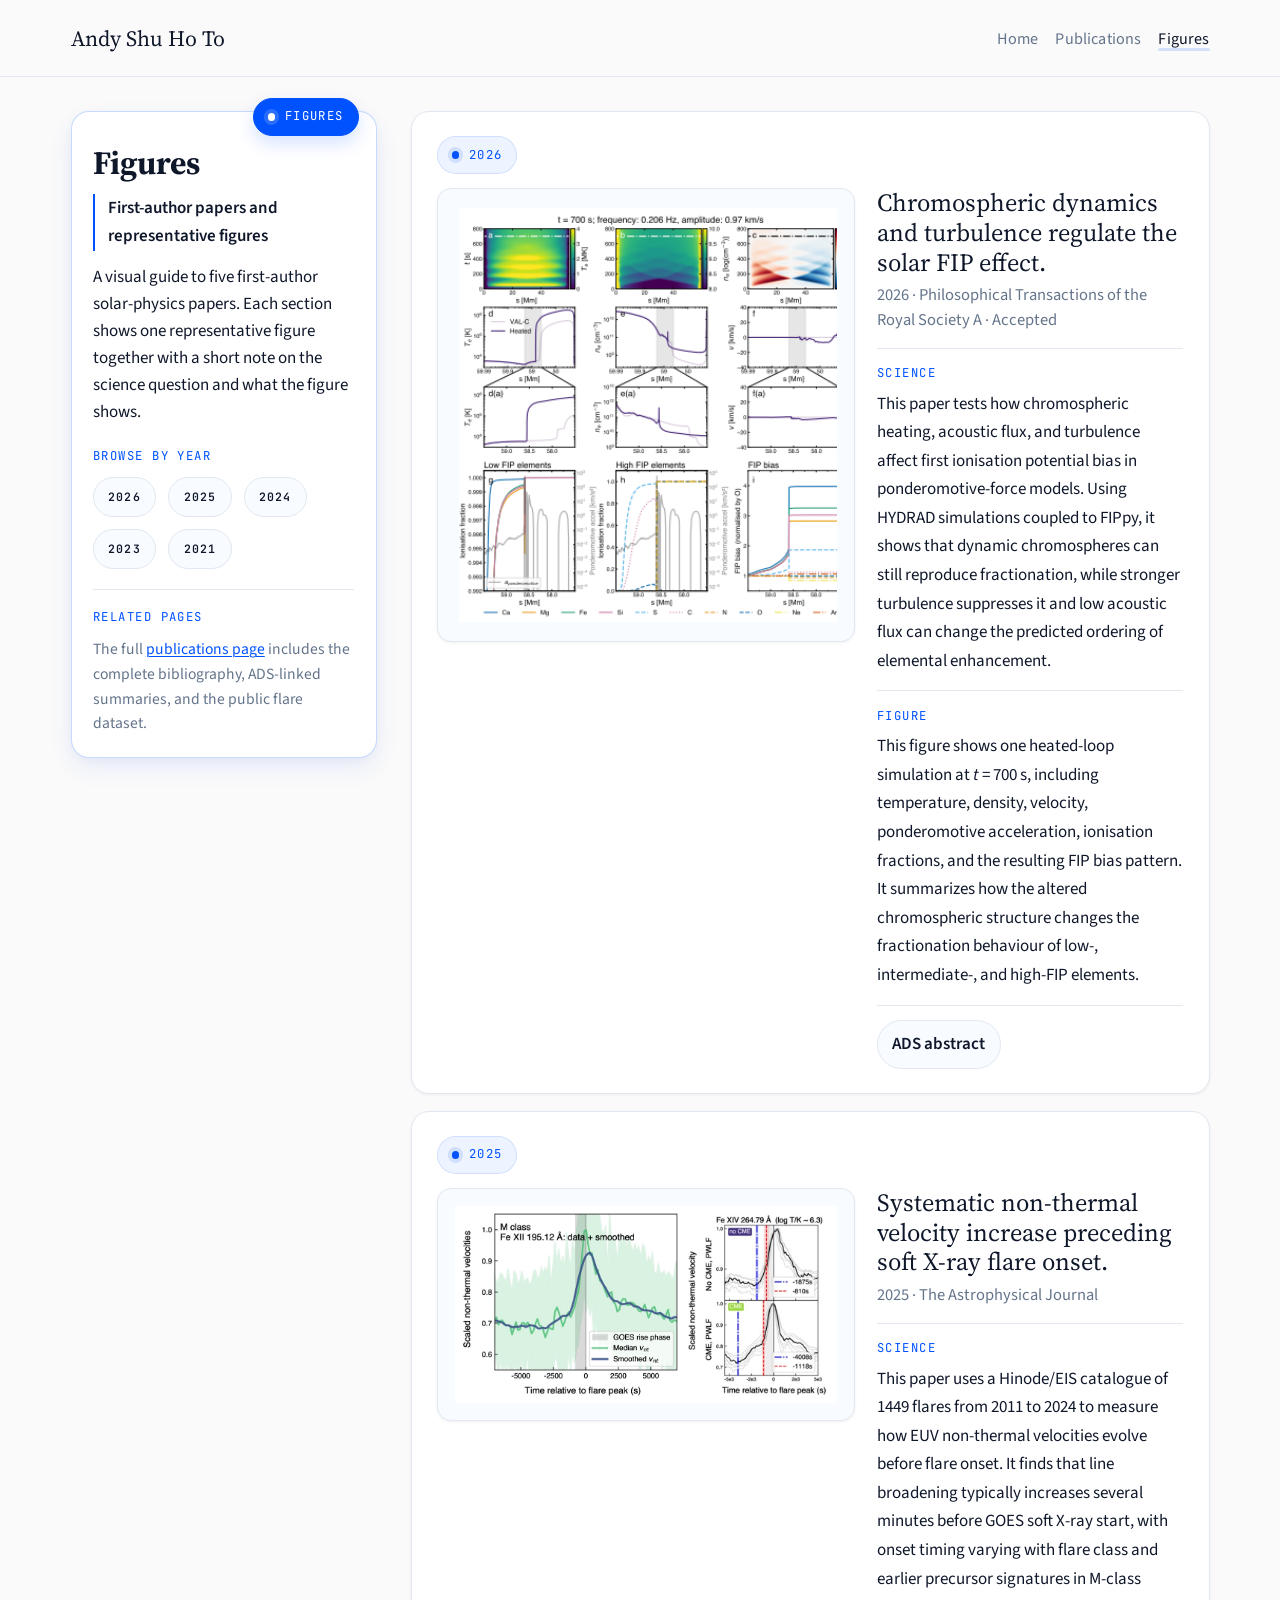
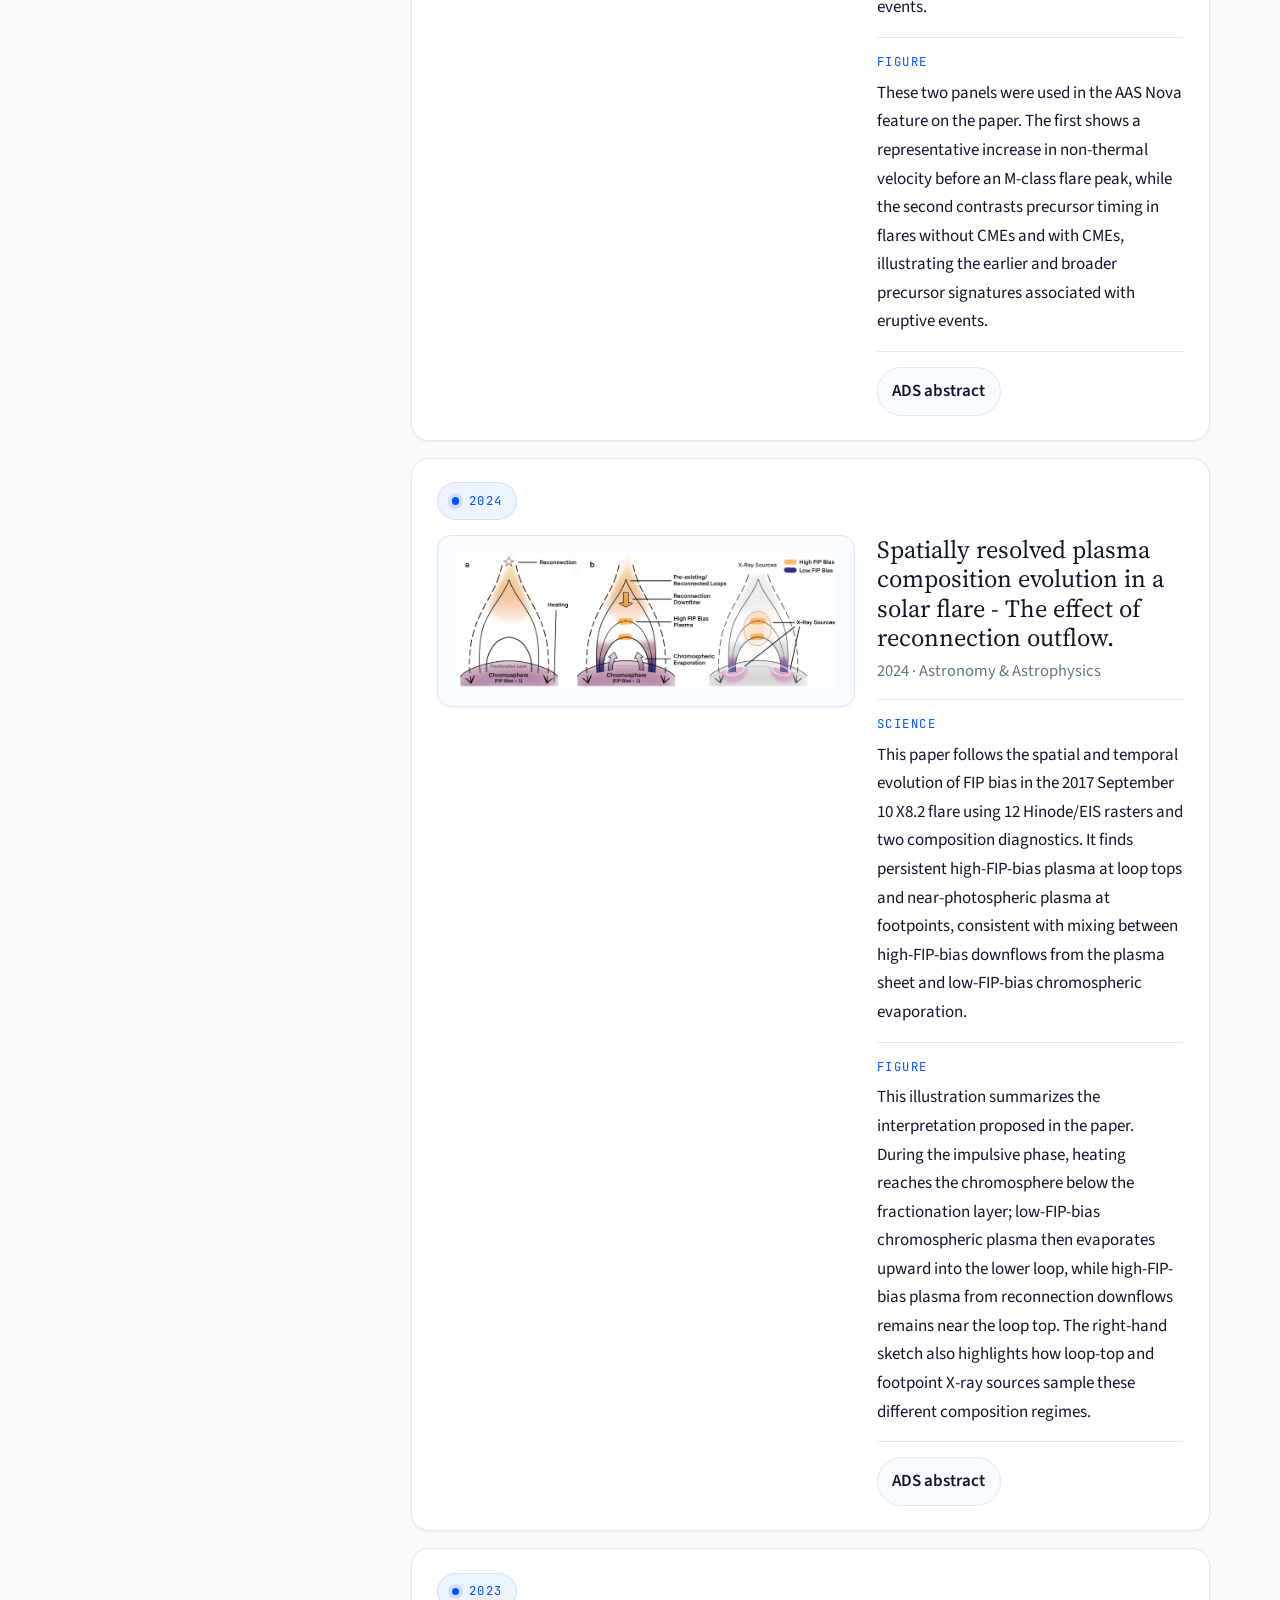
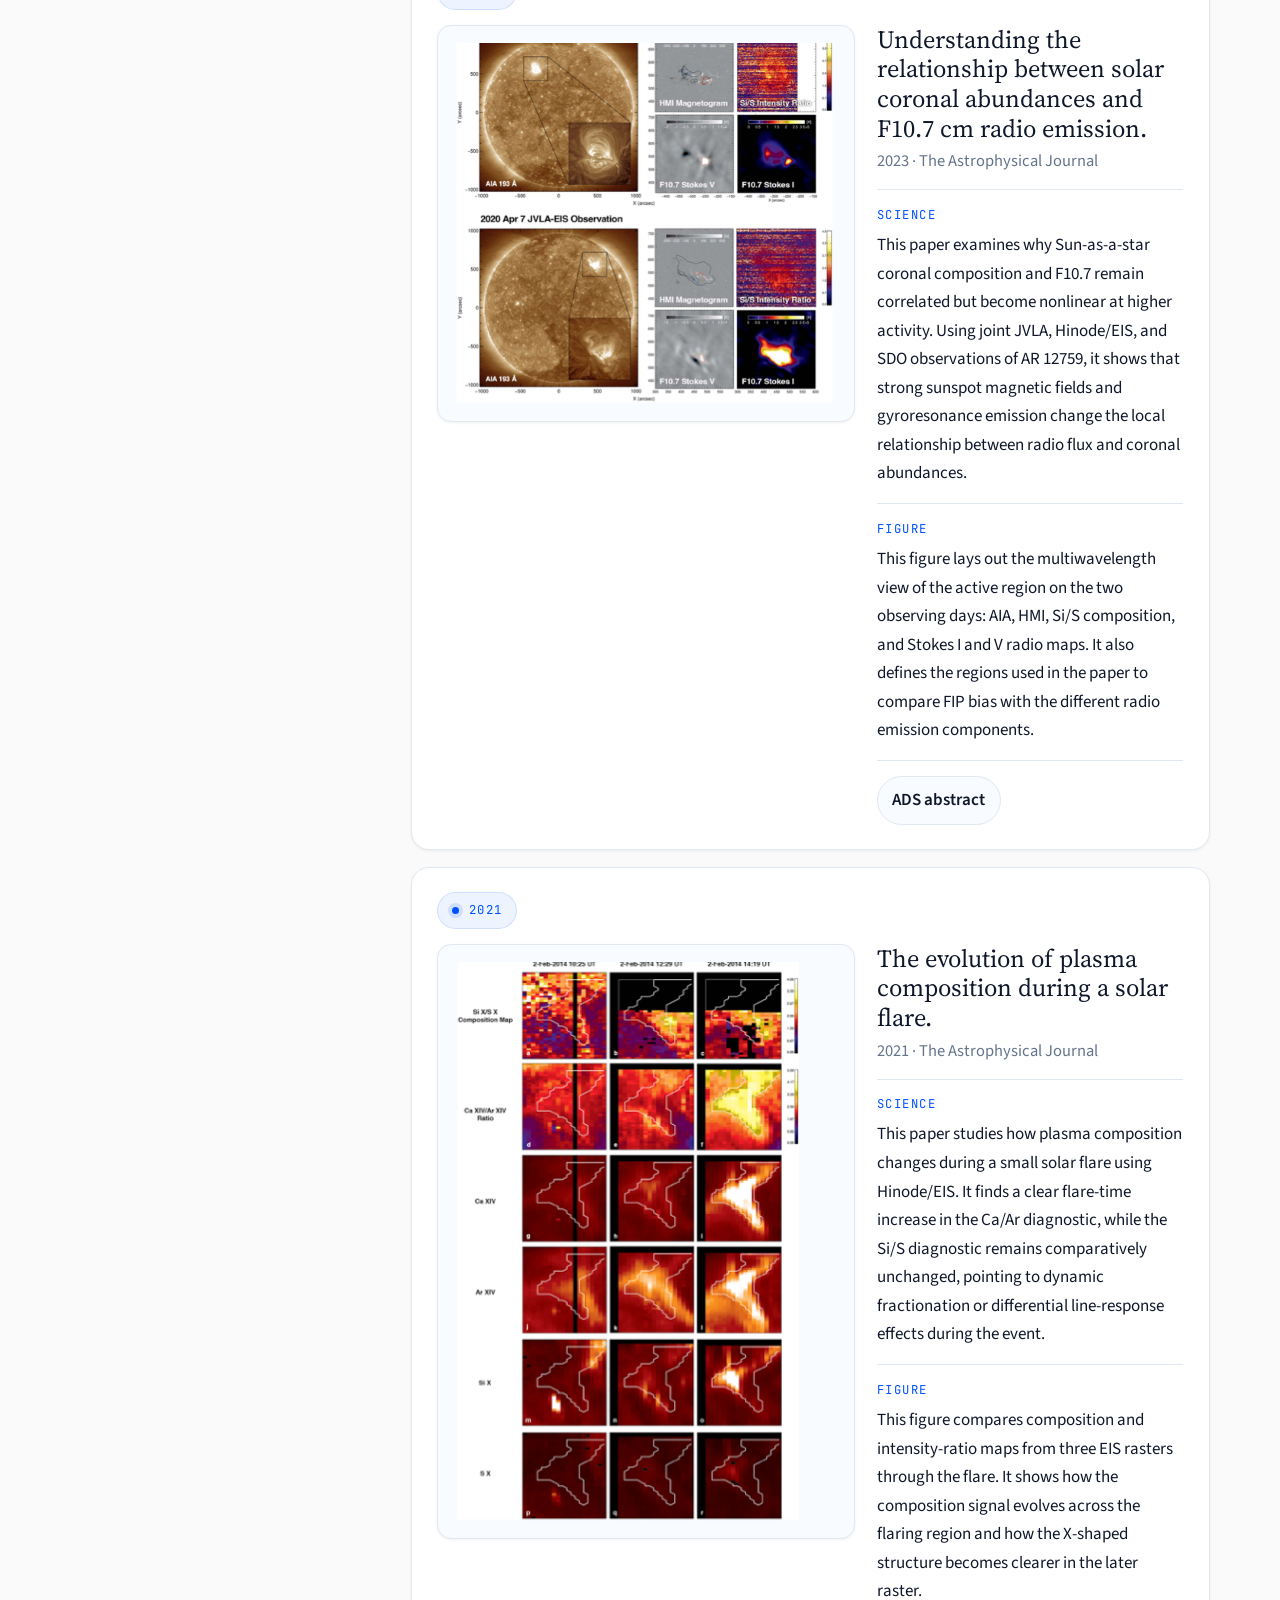
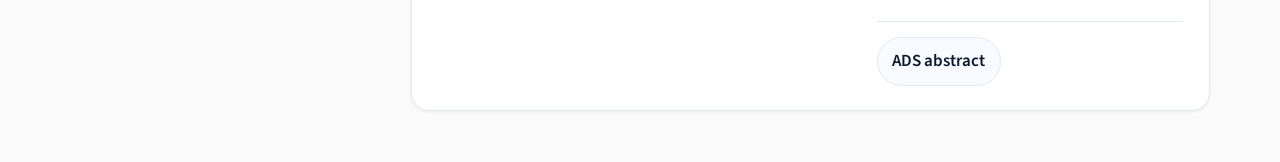
==== figures.html @ 5e6efa91 "Refine about interaction and publication rail" ====
<!DOCTYPE html>
<html lang="en">
  <head>
    <meta charset="UTF-8" />
    <meta name="viewport" content="width=device-width, initial-scale=1.0" />
    <title>Solar Physics Figures from First-Author Papers | Andy Shu Ho To</title>
    <meta
      name="description"
      content="A visual guide to five first-author solar-physics papers by Andy Shu Ho To, with representative figures, flare and composition results, and short explanations of the science."
    />
    <meta name="author" content="Andy Shu Ho To" />
    <meta name="robots" content="index, follow" />
    <meta name="theme-color" content="#fafafa" />
    <link
      rel="icon"
      type="image/png"
      href="./images/decorations/about-sun.png"
    />
    <link rel="apple-touch-icon" href="./images/decorations/about-sun.png" />
    <link
      rel="canonical"
      href="https://andyto1234.github.io/andyto.uk/figures.html"
    />
    <meta
      property="og:title"
      content="Solar Physics Figures from First-Author Papers | Andy Shu Ho To"
    />
    <meta
      property="og:description"
      content="Representative solar-physics figures from five first-author papers, with short notes on the science and what each image shows."
    />
    <meta property="og:type" content="website" />
    <meta
      property="og:url"
      content="https://andyto1234.github.io/andyto.uk/figures.html"
    />
    <meta property="og:site_name" content="Andy Shu Ho To" />
    <meta
      property="og:image"
      content="https://andyto1234.github.io/andyto.uk/images/figures/to-2024-downflow-illustration.png"
    />
    <meta
      property="og:image:alt"
      content="Illustration of high- and low-FIP-bias plasma in flare loops shown on the figures page."
    />
    <meta name="twitter:card" content="summary_large_image" />
    <meta
      name="twitter:title"
      content="Solar Physics Figures from First-Author Papers | Andy Shu Ho To"
    />
    <meta
      name="twitter:description"
      content="Representative solar-physics figures from five first-author papers, with short notes on the result and the figure."
    />
    <meta
      name="twitter:image"
      content="https://andyto1234.github.io/andyto.uk/images/figures/to-2024-downflow-illustration.png"
    />
    <meta
      name="twitter:image:alt"
      content="Illustration of high- and low-FIP-bias plasma in flare loops shown on the figures page."
    />
    <link rel="preconnect" href="https://fonts.googleapis.com" />
    <link rel="preconnect" href="https://fonts.gstatic.com" crossorigin />
    <link
      href="https://fonts.googleapis.com/css2?family=JetBrains+Mono:wght@500&family=Source+Sans+3:wght@400;600;700&family=Source+Serif+4:wght@400;600&display=swap"
      rel="stylesheet"
    />
    <link rel="stylesheet" href="./style.css" />
    <script type="application/ld+json">
      {
        "@context": "https://schema.org",
        "@graph": [
          {
            "@type": "CollectionPage",
            "@id": "https://andyto1234.github.io/andyto.uk/figures.html#webpage",
            "name": "Solar Physics Figures from First-Author Papers | Andy Shu Ho To",
            "url": "https://andyto1234.github.io/andyto.uk/figures.html",
            "description": "A visual guide to five first-author solar-physics papers with representative figures and short explanations of the science.",
            "isPartOf": {
              "@id": "https://andyto1234.github.io/andyto.uk/#website"
            },
            "about": {
              "@type": "Person",
              "@id": "https://andyto1234.github.io/andyto.uk/#person",
              "name": "Andy Shu Ho To",
              "url": "https://andyto1234.github.io/andyto.uk/",
              "sameAs": [
                "https://orcid.org/0000-0003-0774-9084",
                "https://ui.adsabs.harvard.edu/user/libraries/9ZO21vKyRQqj28TcnHH9GQ"
              ]
            },
            "mainEntity": {
              "@type": "ItemList",
              "itemListOrder": "https://schema.org/ItemListOrderDescending",
              "numberOfItems": 5,
              "itemListElement": [
                {
                  "@type": "ListItem",
                  "position": 1,
                  "item": {
                    "@type": "ScholarlyArticle",
                    "name": "Chromospheric dynamics and turbulence regulate the solar FIP effect",
                    "url": "https://ui.adsabs.harvard.edu/abs/2026arXiv260413174T/abstract"
                  }
                },
                {
                  "@type": "ListItem",
                  "position": 2,
                  "item": {
                    "@type": "ScholarlyArticle",
                    "name": "Systematic non-thermal velocity increase preceding soft X-ray flare onset",
                    "url": "https://ui.adsabs.harvard.edu/abs/2025ApJ...993..102T/abstract"
                  }
                },
                {
                  "@type": "ListItem",
                  "position": 3,
                  "item": {
                    "@type": "ScholarlyArticle",
                    "name": "Spatially resolved plasma composition evolution in a solar flare - The effect of reconnection outflow",
                    "url": "https://ui.adsabs.harvard.edu/abs/2024A%26A...691A..95T/abstract"
                  }
                },
                {
                  "@type": "ListItem",
                  "position": 4,
                  "item": {
                    "@type": "ScholarlyArticle",
                    "name": "Understanding the relationship between solar coronal abundances and F10.7 cm radio emission",
                    "url": "https://ui.adsabs.harvard.edu/abs/2023ApJ...948..121T/abstract"
                  }
                },
                {
                  "@type": "ListItem",
                  "position": 5,
                  "item": {
                    "@type": "ScholarlyArticle",
                    "name": "The evolution of plasma composition during a solar flare",
                    "url": "https://ui.adsabs.harvard.edu/abs/2021ApJ...911...86T/abstract"
                  }
                }
              ]
            }
          },
          {
            "@type": "BreadcrumbList",
            "@id": "https://andyto1234.github.io/andyto.uk/figures.html#breadcrumb",
            "itemListElement": [
              {
                "@type": "ListItem",
                "position": 1,
                "name": "Home",
                "item": "https://andyto1234.github.io/andyto.uk/"
              },
              {
                "@type": "ListItem",
                "position": 2,
                "name": "Figures",
                "item": "https://andyto1234.github.io/andyto.uk/figures.html"
              }
            ]
          }
        ]
      }
    </script>
  </head>
  <body>
    <a class="skip-link" href="#main-content">Skip to content</a>

    <header class="site-header">
      <div class="container site-header__inner">
        <a class="site-title" href="./">Andy Shu Ho To</a>
        <nav class="site-nav" aria-label="Primary">
          <a href="./">Home</a>
          <a href="./publications.html">Publications</a>
          <a href="./figures.html" aria-current="page">Figures</a>
        </nav>
      </div>
    </header>

    <main id="main-content" class="container page-layout figure-page-layout">
      <aside class="profile-card figure-rail">
        <p class="section-tag section-tag--inverted profile-card__tag">
          <span class="section-tag__dot" aria-hidden="true"></span>
          <span>Figures</span>
        </p>
        <h1 class="profile-card__name figure-rail__title">Figures</h1>
        <p class="profile-card__role figure-rail__role">
          First-author papers and representative figures
        </p>
        <p class="figure-rail__summary">
          A visual guide to five first-author solar-physics papers. Each
          section shows one representative figure together with a short note on
          the science question and what the figure shows.
        </p>
        <div class="figure-rail__block">
          <p class="figure-rail__label">Browse by year</p>
          <ul class="figure-index figure-index--rail">
            <li><a href="#paper-2026">2026</a></li>
            <li><a href="#paper-2025">2025</a></li>
            <li><a href="#paper-2024">2024</a></li>
            <li><a href="#paper-2023">2023</a></li>
            <li><a href="#paper-2021">2021</a></li>
          </ul>
        </div>
        <div class="figure-rail__record">
          <p class="figure-rail__label">Related pages</p>
          <p class="figure-rail__note">
            The full <a href="./publications.html">publications page</a>
            includes the complete bibliography, ADS-linked summaries, and the
            public flare dataset.
          </p>
        </div>
      </aside>

      <div class="content-column">
        <section class="content-section figure-showcase" id="paper-2026">
        <p class="section-tag">
          <span class="section-tag__dot" aria-hidden="true"></span>
          <span>2026</span>
        </p>
        <div class="figure-showcase__grid">
          <figure class="figure-showcase__media">
            <img
              src="./images/figures/to-2026-fip-simulation.png"
              alt="Simulation panels showing temperature, density, velocity, ionisation fractions, and predicted FIP bias in a heated chromospheric loop."
              width="362"
              height="396"
            />
          </figure>
          <div class="figure-showcase__body">
            <div>
              <h2>Chromospheric dynamics and turbulence regulate the solar FIP effect.</h2>
              <p class="figure-showcase__meta">
                2026 · Philosophical Transactions of the Royal Society A · Accepted
              </p>
            </div>
            <div class="figure-showcase__text-block">
              <p class="figure-showcase__label">Science</p>
              <p>
                This paper tests how chromospheric heating, acoustic flux, and
                turbulence affect first ionisation potential bias in
                ponderomotive-force models. Using HYDRAD simulations coupled to
                FIPpy, it shows that dynamic chromospheres can still reproduce
                fractionation, while stronger turbulence suppresses it and low
                acoustic flux can change the predicted ordering of elemental
                enhancement.
              </p>
            </div>
            <div class="figure-showcase__text-block">
              <p class="figure-showcase__label">Figure</p>
              <p>
                This figure shows one heated-loop simulation at
                <em>t</em> = 700 s, including temperature, density, velocity,
                ponderomotive acceleration, ionisation fractions, and the
                resulting FIP bias pattern. It summarizes how the altered
                chromospheric structure changes the fractionation behaviour of
                low-, intermediate-, and high-FIP elements.
              </p>
            </div>
            <div class="figure-showcase__links">
              <a
                href="https://ui.adsabs.harvard.edu/abs/2026arXiv260413174T/abstract"
                target="_blank"
                rel="noreferrer noopener"
                >ADS abstract</a
              >
            </div>
          </div>
        </div>
      </section>

        <section class="content-section figure-showcase" id="paper-2025">
        <p class="section-tag">
          <span class="section-tag__dot" aria-hidden="true"></span>
          <span>2025</span>
        </p>
        <div class="figure-showcase__grid">
          <figure class="figure-showcase__media">
            <img
              src="./images/figures/to-2025-aas-highlight-panels.png"
              alt="Combined highlight panels showing a pre-flare non-thermal-velocity increase and a comparison of confined and eruptive flare precursor timing."
              width="1023"
              height="528"
            />
          </figure>
          <div class="figure-showcase__body">
            <div>
              <h2>Systematic non-thermal velocity increase preceding soft X-ray flare onset.</h2>
              <p class="figure-showcase__meta">
                2025 · The Astrophysical Journal
              </p>
            </div>
            <div class="figure-showcase__text-block">
              <p class="figure-showcase__label">Science</p>
              <p>
                This paper uses a Hinode/EIS catalogue of 1449 flares from 2011
                to 2024 to measure how EUV non-thermal velocities evolve before
                flare onset. It finds that line broadening typically increases
                several minutes before GOES soft X-ray start, with onset timing
                varying with flare class and earlier precursor signatures in
                M-class events.
              </p>
            </div>
            <div class="figure-showcase__text-block">
              <p class="figure-showcase__label">Figure</p>
              <p>
                These two panels were used in the AAS Nova feature on the
                paper. The first shows a representative increase in non-thermal
                velocity before an M-class flare peak, while the second
                contrasts precursor timing in flares without CMEs and with
                CMEs, illustrating the earlier and broader precursor signatures
                associated with eruptive events.
              </p>
            </div>
            <div class="figure-showcase__links">
              <a
                href="https://ui.adsabs.harvard.edu/abs/2025ApJ...993..102T/abstract"
                target="_blank"
                rel="noreferrer noopener"
                >ADS abstract</a
              >
            </div>
          </div>
        </div>
      </section>

        <section class="content-section figure-showcase" id="paper-2024">
        <p class="section-tag">
          <span class="section-tag__dot" aria-hidden="true"></span>
          <span>2024</span>
        </p>
        <div class="figure-showcase__grid">
          <figure class="figure-showcase__media">
            <img
              src="./images/figures/to-2024-downflow-illustration.png"
              alt="Illustration of reconnection downflows, chromospheric evaporation, and high- and low-FIP-bias plasma in flare loops."
              width="1800"
              height="643"
            />
          </figure>
          <div class="figure-showcase__body">
            <div>
              <h2>Spatially resolved plasma composition evolution in a solar flare - The effect of reconnection outflow.</h2>
              <p class="figure-showcase__meta">
                2024 · Astronomy &amp; Astrophysics
              </p>
            </div>
            <div class="figure-showcase__text-block">
              <p class="figure-showcase__label">Science</p>
              <p>
                This paper follows the spatial and temporal evolution of FIP
                bias in the 2017 September 10 X8.2 flare using 12 Hinode/EIS
                rasters and two composition diagnostics. It finds persistent
                high-FIP-bias plasma at loop tops and near-photospheric plasma
                at footpoints, consistent with mixing between high-FIP-bias
                downflows from the plasma sheet and low-FIP-bias chromospheric
                evaporation.
              </p>
            </div>
            <div class="figure-showcase__text-block">
              <p class="figure-showcase__label">Figure</p>
              <p>
                This illustration summarizes the interpretation proposed in the
                paper. During the impulsive phase, heating reaches the
                chromosphere below the fractionation layer; low-FIP-bias
                chromospheric plasma then evaporates upward into the lower loop,
                while high-FIP-bias plasma from reconnection downflows remains
                near the loop top. The right-hand sketch also highlights how
                loop-top and footpoint X-ray sources sample these different
                composition regimes.
              </p>
            </div>
            <div class="figure-showcase__links">
              <a
                href="https://ui.adsabs.harvard.edu/abs/2024A%26A...691A..95T/abstract"
                target="_blank"
                rel="noreferrer noopener"
                >ADS abstract</a
              >
            </div>
          </div>
        </div>
      </section>

        <section class="content-section figure-showcase" id="paper-2023">
        <p class="section-tag">
          <span class="section-tag__dot" aria-hidden="true"></span>
          <span>2023</span>
        </p>
        <div class="figure-showcase__grid">
          <figure class="figure-showcase__media">
            <img
              src="./images/figures/to-2023-f107-composition.png"
              alt="Multiwavelength overview of active region AR 12759 with AIA, HMI, Si to S composition, and F10.7 radio maps."
              width="500"
              height="473"
            />
          </figure>
          <div class="figure-showcase__body">
            <div>
              <h2>Understanding the relationship between solar coronal abundances and F10.7 cm radio emission.</h2>
              <p class="figure-showcase__meta">
                2023 · The Astrophysical Journal
              </p>
            </div>
            <div class="figure-showcase__text-block">
              <p class="figure-showcase__label">Science</p>
              <p>
                This paper examines why Sun-as-a-star coronal composition and
                F10.7 remain correlated but become nonlinear at higher activity.
                Using joint JVLA, Hinode/EIS, and SDO observations of AR 12759,
                it shows that strong sunspot magnetic fields and gyroresonance
                emission change the local relationship between radio flux and
                coronal abundances.
              </p>
            </div>
            <div class="figure-showcase__text-block">
              <p class="figure-showcase__label">Figure</p>
              <p>
                This figure lays out the multiwavelength view of the active
                region on the two observing days: AIA, HMI, Si/S composition,
                and Stokes I and V radio maps. It also defines the regions used
                in the paper to compare FIP bias with the different radio
                emission components.
              </p>
            </div>
            <div class="figure-showcase__links">
              <a
                href="https://ui.adsabs.harvard.edu/abs/2023ApJ...948..121T/abstract"
                target="_blank"
                rel="noreferrer noopener"
                >ADS abstract</a
              >
            </div>
          </div>
        </div>
      </section>

        <section class="content-section figure-showcase" id="paper-2021">
        <p class="section-tag">
          <span class="section-tag__dot" aria-hidden="true"></span>
          <span>2021</span>
        </p>
        <div class="figure-showcase__grid">
          <figure class="figure-showcase__media">
            <img
              src="./images/figures/to-2021-flare-composition-maps.png"
              alt="Composition and line-intensity maps from three Hinode/EIS rasters showing the flaring region and its evolution."
              width="403"
              height="590"
            />
          </figure>
          <div class="figure-showcase__body">
            <div>
              <h2>The evolution of plasma composition during a solar flare.</h2>
              <p class="figure-showcase__meta">
                2021 · The Astrophysical Journal
              </p>
            </div>
            <div class="figure-showcase__text-block">
              <p class="figure-showcase__label">Science</p>
              <p>
                This paper studies how plasma composition changes during a small
                solar flare using Hinode/EIS. It finds a clear flare-time
                increase in the Ca/Ar diagnostic, while the Si/S diagnostic
                remains comparatively unchanged, pointing to dynamic
                fractionation or differential line-response effects during the
                event.
              </p>
            </div>
            <div class="figure-showcase__text-block">
              <p class="figure-showcase__label">Figure</p>
              <p>
                This figure compares composition and intensity-ratio maps from
                three EIS rasters through the flare. It shows how the
                composition signal evolves across the flaring region and how the
                X-shaped structure becomes clearer in the later raster.
              </p>
            </div>
            <div class="figure-showcase__links">
              <a
                href="https://ui.adsabs.harvard.edu/abs/2021ApJ...911...86T/abstract"
                target="_blank"
                rel="noreferrer noopener"
                >ADS abstract</a
              >
            </div>
          </div>
        </div>
      </section>
      </div>
    </main>
    <script src="./cursor-satellite.js"></script>
  </body>
</html>
---- style.css ----
:root {
  --bg: #fafafa;
  --surface: #ffffff;
  --surface-alt: #f8fbff;
  --text: #0f172a;
  --muted: #64748b;
  --line: #e2e8f0;
  --line-strong: #cbd5e1;
  --accent: #0052ff;
  --accent-soft: rgba(0, 82, 255, 0.07);
  --accent-soft-strong: rgba(0, 82, 255, 0.12);
  --link: #0052ff;
  --link-hover: #1d4ed8;
  --focus: #0052ff;
  --font-sans: "Source Sans 3", "Helvetica Neue", Helvetica, sans-serif;
  --font-serif: "Source Serif 4", Georgia, serif;
  --font-mono: "JetBrains Mono", monospace;
  --container: 67rem;
  --radius-lg: 18px;
  --radius-md: 14px;
  --shadow-sm: 0 1px 3px rgba(15, 23, 42, 0.06);
  --shadow-md: 0 10px 24px rgba(15, 23, 42, 0.06);
  --shadow-accent: 0 10px 22px rgba(0, 82, 255, 0.12);
  --anchor-offset: 7rem;
  --motion-fast: 180ms;
  --motion-base: 240ms;
  --motion-slow: 320ms;
  --ease-standard: cubic-bezier(0.16, 1, 0.3, 1);
}

*,
*::before,
*::after {
  box-sizing: border-box;
}

html {
  font-size: 17px;
  scroll-behavior: smooth;
  scroll-padding-top: var(--anchor-offset);
}

body {
  margin: 0;
  min-width: 320px;
  background: var(--bg);
  color: var(--text);
  font-family: var(--font-sans);
  line-height: 1.68;
}

a {
  color: var(--link);
  text-decoration: underline;
  text-decoration-thickness: 1px;
  text-underline-offset: 0.14em;
}

a:hover {
  color: var(--link-hover);
}

a:focus-visible {
  outline: 3px solid var(--focus);
  outline-offset: 3px;
}

img {
  display: block;
  max-width: 100%;
}

h1,
h2,
h3,
p,
ul,
ol,
dl {
  margin: 0;
}

dt,
dd {
  margin: 0;
}

.sr-only {
  position: absolute;
  width: 1px;
  height: 1px;
  padding: 0;
  margin: -1px;
  overflow: hidden;
  clip: rect(0, 0, 0, 0);
  white-space: nowrap;
  border: 0;
}

section[id],
div[id] {
  scroll-margin-top: var(--anchor-offset);
}

.container {
  width: min(100% - 2rem, var(--container));
  margin: 0 auto;
}

.skip-link {
  position: absolute;
  left: 1rem;
  top: 1rem;
  transform: translateY(-180%);
  padding: 0.65rem 0.9rem;
  background: var(--text);
  color: #ffffff;
  text-decoration: none;
  z-index: 20;
}

.skip-link:focus-visible {
  transform: translateY(0);
}

.site-header {
  position: sticky;
  top: 0;
  z-index: 10;
  background: rgba(250, 250, 250, 0.94);
  border-bottom: 1px solid var(--line);
  backdrop-filter: blur(12px);
}

.site-header__inner {
  display: flex;
  align-items: center;
  justify-content: space-between;
  gap: 1.25rem;
  padding: 0.95rem 0;
}

.site-title {
  color: var(--text);
  font-family: var(--font-serif);
  font-size: 1.28rem;
  font-weight: 400;
  letter-spacing: 0;
  text-decoration: none;
}

.site-nav {
  display: flex;
  flex-wrap: wrap;
  gap: 0.5rem 1rem;
}

.site-nav a {
  position: relative;
  min-height: 44px;
  display: inline-flex;
  align-items: center;
  color: var(--muted);
  font-size: 0.95rem;
  letter-spacing: 0.01em;
  text-decoration: none;
  transition:
    color var(--motion-fast) ease,
    opacity var(--motion-fast) ease;
}

.site-nav a::after {
  content: "";
  position: absolute;
  left: 0;
  right: 0;
  bottom: 0.52rem;
  height: 0.2rem;
  border-radius: 999px;
  background: rgba(0, 82, 255, 0.2);
  opacity: 0;
  transform: scaleX(0.35);
  transform-origin: left center;
  transition:
    opacity var(--motion-fast) ease,
    transform var(--motion-base) var(--ease-standard),
    background-color var(--motion-fast) ease;
}

.site-nav a:hover,
.site-nav a:focus-visible {
  color: var(--text);
}

.site-nav a:hover::after,
.site-nav a:focus-visible::after {
  opacity: 1;
  transform: scaleX(1);
  background: rgba(0, 82, 255, 0.26);
}

.site-nav a[aria-current="page"] {
  color: var(--text);
}

.site-nav a[aria-current="page"]::after {
  opacity: 1;
  transform: scaleX(1);
  background: rgba(0, 82, 255, 0.15);
}

.page-layout {
  display: grid;
  grid-template-columns: minmax(16rem, 18rem) minmax(0, 1fr);
  gap: 2rem;
  align-items: start;
  padding: 2rem 0 3rem;
}

.cursor-satellite {
  position: fixed;
  top: 0;
  left: 0;
  z-index: 12;
  display: block;
  pointer-events: none;
  user-select: none;
  opacity: 0;
  transform: translate3d(-200%, -200%, 0);
  transform-origin: 42% 44%;
  will-change: transform, opacity;
  transition: opacity var(--motion-fast) ease;
}

.cursor-satellite.is-visible {
  opacity: 0.96;
}

.cursor-satellite__image {
  display: block;
  width: clamp(2.55rem, 3.15vw, 3.15rem);
  height: auto;
  filter: drop-shadow(0 10px 16px rgba(15, 23, 42, 0.18));
}

.cursor-satellite__raster {
  position: absolute;
  top: 50%;
  left: calc(100% + 0.18rem);
  width: 3.76rem;
  padding: 0.14rem;
  border: 0.75px solid rgba(255, 255, 255, 0.14);
  border-radius: 0.42rem;
  background: rgba(15, 23, 42, 0.84);
  box-shadow: 0 10px 18px rgba(15, 23, 42, 0.18);
  opacity: 0;
  overflow: hidden;
  transform: translate3d(0.3rem, -48%, 0) scale(0.94);
  transform-origin: left center;
  transition:
    opacity var(--motion-base) var(--ease-standard),
    transform var(--motion-base) var(--ease-standard);
  z-index: 1;
}

.cursor-satellite__raster::before {
  content: "";
  position: absolute;
  left: -0.42rem;
  top: 50%;
  width: 0.34rem;
  height: 1px;
  background: rgba(255, 255, 255, 0.48);
  transform: translateY(-50%);
}

.cursor-satellite.is-eis-active .cursor-satellite__raster {
  opacity: 1;
  transform: translate3d(0, -48%, 0) scale(1);
}

.cursor-satellite.is-raster-left .cursor-satellite__raster {
  left: auto;
  right: calc(100% + 0.18rem);
  transform: translate3d(-0.3rem, -48%, 0) scale(0.94);
  transform-origin: right center;
}

.cursor-satellite.is-eis-active.is-raster-left .cursor-satellite__raster {
  transform: translate3d(0, -48%, 0) scale(1);
}

.cursor-satellite.is-raster-left .cursor-satellite__raster::before {
  left: auto;
  right: -0.42rem;
}

.cursor-satellite__raster-frame {
  position: relative;
  padding: 0.1rem;
  border: 0.75px solid rgba(255, 255, 255, 0.11);
  border-radius: 0.22rem;
  background: #06080d;
  overflow: hidden;
}

.cursor-satellite__raster-viewport {
  position: relative;
  width: 100%;
  aspect-ratio: 26 / 27;
  background: rgba(255, 255, 255, 0.06);
  overflow: hidden;
  --raster-mask-left: 100%;
}

.cursor-satellite__raster-image {
  display: block;
  width: 100%;
  height: 100%;
  object-fit: cover;
  image-rendering: pixelated;
  clip-path: inset(0 0 0 var(--raster-mask-left));
}

.cursor-satellite__raster-slit {
  position: absolute;
  top: 0;
  left: var(--raster-mask-left);
  width: 1px;
  height: 100%;
  background: rgba(255, 255, 255, 0.95);
  box-shadow: 0 0 0.32rem rgba(255, 255, 255, 0.48);
  transform: translateX(-50%);
  opacity: 0;
}

.section-tag {
  display: inline-flex;
  align-items: center;
  gap: 0.55rem;
  margin-bottom: 0.85rem;
  padding: 0.45rem 0.8rem;
  border: 1px solid var(--accent-soft-strong);
  border-radius: 999px;
  background: var(--accent-soft);
  color: var(--accent);
  font-family: var(--font-mono);
  font-size: 0.72rem;
  letter-spacing: 0.12em;
  text-transform: uppercase;
}

.section-tag__dot {
  position: relative;
  width: 0.45rem;
  height: 0.45rem;
  border-radius: 999px;
  background: var(--accent);
  box-shadow: 0 0 0 4px rgba(0, 82, 255, 0.12);
}

.section-tag--inverted {
  background: var(--accent);
  border-color: var(--accent);
  color: #ffffff;
}

.section-tag--inverted .section-tag__dot {
  background: #ffffff;
  box-shadow: 0 0 0 4px rgba(255, 255, 255, 0.16);
}

.profile-card__tag .section-tag__dot {
  animation: profile-indicator-pulse 2.6s ease-out infinite;
}

.profile-card {
  position: sticky;
  top: 5.9rem;
  background: var(--surface);
  border: 1px solid rgba(0, 82, 255, 0.22);
  border-radius: var(--radius-lg);
  box-shadow:
    0 10px 24px rgba(0, 82, 255, 0.08),
    0 4px 16px rgba(15, 23, 42, 0.04);
  padding: 1.8rem 1.25rem 1.25rem;
  overflow: visible;
  transition:
    transform var(--motion-fast) ease,
    box-shadow var(--motion-base) var(--ease-standard),
    border-color var(--motion-fast) ease;
}

.profile-card:hover {
  transform: translateY(-1px);
  border-color: rgba(0, 82, 255, 0.28);
  box-shadow:
    0 14px 28px rgba(0, 82, 255, 0.1),
    0 8px 20px rgba(15, 23, 42, 0.05);
}

.profile-card__avatar {
  width: 120px;
  height: 120px;
  object-fit: cover;
  object-position: center 28%;
  border: 2px solid rgba(0, 82, 255, 0.16);
  border-radius: var(--radius-md);
  box-shadow: var(--shadow-sm);
}

.profile-card__tag {
  position: absolute;
  top: -0.85rem;
  right: 1rem;
  margin-bottom: 0;
  box-shadow: 0 8px 18px rgba(0, 82, 255, 0.16);
  transition:
    transform var(--motion-fast) ease,
    box-shadow var(--motion-fast) ease;
}

.profile-card:hover .profile-card__tag {
  transform: translateY(-1px);
  box-shadow: 0 10px 22px rgba(0, 82, 255, 0.18);
}

.profile-card__name {
  font-family: var(--font-serif);
  font-size: 1.92rem;
  line-height: 1.1;
  margin-top: 1rem;
  letter-spacing: 0;
}

.profile-card__role {
  display: block;
  margin-top: 0.7rem;
  padding-left: 0.8rem;
  border-left: 2px solid var(--accent);
  font-weight: 600;
  color: var(--text);
}

.profile-card__descriptor {
  margin-top: 0.42rem;
  color: var(--muted);
  font-size: 0.9rem;
  line-height: 1.45;
}

.profile-card__appointment {
  margin-top: 1rem;
  padding: 1rem;
  border: 1px solid var(--line);
  border-radius: var(--radius-md);
  background: rgba(0, 82, 255, 0.025);
}

.profile-card__appointment .appointment-card__label {
  display: block;
  margin-bottom: 0.45rem;
}

.profile-card__appointment .appointment-card__title {
  font-family: var(--font-sans);
  font-size: 1.02rem;
  font-weight: 600;
  padding-bottom: 0;
  border-bottom: 0;
}

.profile-card__appointment .appointment-card__meta {
  gap: 0;
  margin-top: 0.55rem;
}

.profile-card__appointment .appointment-card__meta li {
  grid-template-columns: 1fr;
  gap: 0.24rem;
  padding: 0.8rem 0 0.8rem;
  border-top: 1px solid var(--line);
}

.profile-card__appointment .appointment-card__meta li:last-child {
  padding-bottom: 0;
}

.profile-card__appointment .appointment-card__meta-label {
  line-height: 1.3;
}

.profile-card__appointment .appointment-card__meta li span:last-child {
  font-weight: 500;
  line-height: 1.45;
}

.profile-card__links {
  list-style: none;
  display: grid;
  grid-template-columns: repeat(4, minmax(0, 1fr));
  gap: 0.65rem;
  margin: 1.2rem 0 0;
  padding: 1.35rem 0 0;
  border-top: 1px solid var(--line);
}

.profile-card__icon-link {
  display: grid;
  justify-items: center;
  align-content: center;
  gap: 0.38rem;
  min-height: 4.35rem;
  padding: 0.55rem 0.25rem;
  border: 1px solid var(--line);
  border-radius: var(--radius-md);
  background: #ffffff;
  color: var(--muted);
  text-decoration: none;
  box-shadow: none;
  transition:
    color var(--motion-fast) ease,
    border-color var(--motion-fast) ease,
    background-color var(--motion-fast) ease,
    box-shadow var(--motion-fast) ease;
}

.profile-card__icon-link svg {
  width: 1.35rem;
  height: 1.35rem;
  stroke: currentColor;
  stroke-width: 1.55;
  fill: none;
  stroke-linecap: round;
  stroke-linejoin: round;
}

.profile-card__icon-label {
  font-family: var(--font-mono);
  font-size: 0.6rem;
  letter-spacing: 0.08em;
  line-height: 1;
  text-transform: uppercase;
}

.profile-card__icon-link:hover,
.profile-card__icon-link:focus-visible {
  color: var(--text);
  border-color: rgba(0, 82, 255, 0.2);
  background: var(--surface-alt);
  box-shadow: var(--shadow-sm);
}

.profile-card__icon-link:focus-visible {
  outline-offset: 2px;
}

.profile-card__updated {
  margin-top: 1.2rem;
  padding-top: 1rem;
  border-top: 1px solid var(--line);
  color: var(--muted);
  font-size: 0.88rem;
}

.about-copy--wide {
  max-width: 46rem;
}

.content-column {
  min-width: 0;
}

.publication-page-layout .content-column,
.figure-page-layout .content-column {
  display: grid;
  gap: 1rem;
}

.publication-page-layout .content-section,
.figure-page-layout .content-section {
  padding: 1.4rem 1.5rem;
}

.publication-page-layout .content-section + .content-section,
.figure-page-layout .content-section + .content-section {
  margin-top: 0;
}

.publication-rail__title,
.figure-rail__title {
  margin-top: 0.1rem;
}

.figure-rail__role,
.publication-rail__role {
  margin-top: 0.78rem;
}

.figure-rail__summary,
.publication-rail__summary {
  margin-top: 0.75rem;
  color: var(--text);
  line-height: 1.6;
}

.figure-rail__block,
.figure-rail__record,
.publication-rail__block,
.publication-rail__record {
  margin-top: 1.15rem;
}

.figure-rail__label,
.publication-rail__label {
  margin-bottom: 0.6rem;
  color: var(--accent);
  font-family: var(--font-mono);
  font-size: 0.72rem;
  letter-spacing: 0.12em;
  text-transform: uppercase;
}

.figure-rail__record,
.publication-rail__record {
  padding-top: 1rem;
  border-top: 1px solid var(--line);
}

.figure-rail__note,
.publication-rail__note {
  color: var(--muted);
  font-size: 0.92rem;
  line-height: 1.58;
}

.publication-filter-bar--rail {
  display: grid;
  grid-template-columns: repeat(2, minmax(0, 1fr));
  gap: 0.65rem;
  margin-top: 0;
}

.publication-filter-bar--rail .publication-filter,
.publication-filter-bar--rail .publication-filter-link {
  width: 100%;
}

.figure-index--rail {
  display: grid;
  grid-template-columns: repeat(3, minmax(0, 1fr));
  gap: 0.55rem;
}

.figure-index--rail li {
  min-width: 0;
}

.figure-index--rail a {
  width: 100%;
  min-height: 2rem;
  justify-content: center;
  padding: 0.4rem 0.72rem;
  font-family: var(--font-mono);
  font-size: 0.68rem;
  font-weight: 500;
  letter-spacing: 0.1em;
  text-transform: uppercase;
}

.content-section {
  background: var(--surface);
  border: 1px solid var(--line);
  border-radius: var(--radius-lg);
  box-shadow: var(--shadow-sm);
  padding: 1.5rem;
}

.content-section + .content-section {
  margin-top: 1.15rem;
}

.content-section > p + .simple-list,
.content-section > p + .link-grid,
.content-section > p + .figure-index,
.content-section > p + .page-index {
  margin-top: 1rem;
}

.content-section h2,
.page-heading {
  font-family: var(--font-serif);
  font-size: 1.52rem;
  font-weight: 400;
  line-height: 1.2;
  margin-bottom: 1rem;
  padding: 0 0 0.55rem;
  border-bottom: 1px solid var(--line);
  letter-spacing: 0;
}

.content-section h3 {
  font-size: 1.08rem;
  font-weight: 700;
  line-height: 1.3;
  letter-spacing: -0.01em;
}

.intro-grid,
.columns-3,
.link-grid,
.fact-grid {
  display: grid;
  gap: 1rem;
}

.intro-grid {
  grid-template-columns: minmax(0, 1.5fr) minmax(15rem, 1fr);
}

.about-copy {
  display: grid;
  gap: 1.05rem;
}

.intro-section {
  position: relative;
}

.about-header {
  padding-right: 0;
}

.about-header__sun {
  position: absolute;
  top: -1.15rem;
  right: -1.02rem;
  width: 3.85rem;
  margin: 0;
  pointer-events: auto;
  user-select: none;
  transform-origin: center;
  animation: aboutSunFloat 10.8s ease-in-out infinite;
  filter: drop-shadow(0 10px 18px rgba(15, 23, 42, 0.07));
  z-index: 1;
  isolation: isolate;
}

.about-header__sun img {
  position: relative;
  z-index: 1;
  display: block;
  width: 100%;
  height: auto;
}

.about-header__sun::before {
  content: "";
  position: absolute;
  top: 29%;
  left: 24%;
  width: 46%;
  height: 34%;
  border: 1.5px solid rgba(255, 255, 255, 0.94);
  border-radius: 0.14rem;
  box-shadow: 0 0 0.38rem rgba(255, 255, 255, 0.34);
  opacity: 0;
  transition: opacity var(--motion-fast) ease;
  z-index: 2;
}

.about-header__sun::after {
  content: "";
  position: absolute;
  top: 29%;
  left: var(--sun-scan-x, 70%);
  width: 2px;
  height: 34%;
  background: rgba(255, 255, 255, 0.98);
  box-shadow: 0 0 0.42rem rgba(255, 255, 255, 0.54);
  opacity: 0;
  transform: translateX(-50%);
  transition: opacity var(--motion-fast) ease;
  z-index: 2;
}

.about-header__sun:hover::before {
  opacity: 0.2;
}

.about-header__sun.is-scanning::before,
.about-header__sun.is-scanning::after {
  opacity: 1;
}

.about-summary {
  color: var(--text);
  line-height: 1.62;
}

.about-focus {
  display: grid;
  gap: 0.6rem;
  padding-top: 0.2rem;
}

.about-focus__label {
  color: var(--accent);
  font-family: var(--font-mono);
  font-size: 0.72rem;
  letter-spacing: 0.12em;
  text-transform: uppercase;
  margin: 0;
}

.theme-detail-list {
  display: grid;
  gap: 0;
  border-top: 1px solid var(--line);
}

.theme-detail {
  display: grid;
  grid-template-columns: minmax(0, 12.25rem) minmax(0, 1fr);
  align-items: start;
  gap: 0.45rem 1rem;
  padding: 0.85rem 0;
  border-bottom: 1px solid var(--line);
}

.theme-detail:last-child {
  padding-bottom: 0;
  border-bottom: 0;
}

.theme-detail__badge {
  display: inline-flex;
  align-items: center;
  gap: 0.5rem;
  min-height: 2rem;
  width: fit-content;
  margin: 0;
  padding: 0.35rem 0.72rem;
  border: 1px solid rgba(0, 82, 255, 0.14);
  border-radius: 999px;
  background: var(--accent-soft);
  color: var(--accent);
  font-family: var(--font-mono);
  font-size: 0.68rem;
  font-weight: 500;
  letter-spacing: 0.1em;
  text-transform: uppercase;
}

.theme-detail__dot {
  width: 0.38rem;
  height: 0.38rem;
  flex: 0 0 auto;
  border-radius: 999px;
  background: var(--accent);
  box-shadow: 0 0 0 4px rgba(0, 82, 255, 0.12);
  animation: theme-chip-pulse 2.8s ease-out infinite;
}

.theme-detail:nth-child(2) .theme-detail__dot {
  animation-delay: 0.7s;
}

.theme-detail__body {
  color: var(--text);
  line-height: 1.58;
  margin: 0.1rem 0 0;
}

.about-support {
  display: grid;
  gap: 0.8rem;
  padding-top: 1rem;
  border-top: 1px solid var(--line);
}

.research-highlight {
  display: grid;
  gap: 0.7rem;
}

.research-highlight__header {
  display: flex;
  flex-wrap: wrap;
  justify-content: space-between;
  gap: 0.75rem 1rem;
  align-items: center;
  padding-bottom: 0.35rem;
  border-bottom: 1px solid var(--line);
}

.research-highlight__label,
.research-highlight__eyebrow {
  color: var(--accent);
  font-family: var(--font-mono);
  font-size: 0.72rem;
  letter-spacing: 0.12em;
  text-transform: uppercase;
}

.research-highlight__tabs {
  display: inline-flex;
  flex-wrap: wrap;
  gap: 0.85rem;
}

.research-highlight__tab {
  min-height: 0;
  padding: 0 0 0.32rem;
  border: 0;
  border-bottom: 2px solid transparent;
  border-radius: 0;
  background: transparent;
  color: var(--muted);
  font-family: var(--font-mono);
  font-size: 0.7rem;
  letter-spacing: 0.08em;
  text-transform: uppercase;
  cursor: pointer;
  transition:
    color var(--motion-fast) ease,
    border-color var(--motion-fast) ease;
}

.research-highlight__tab:hover,
.research-highlight__tab:focus-visible {
  color: var(--text);
  border-color: rgba(0, 82, 255, 0.16);
}

.research-highlight__tab.is-active {
  border-color: var(--accent);
  color: var(--text);
  box-shadow: none;
}

.research-highlight__stage {
  position: relative;
  overflow: clip;
  will-change: height;
  transition: height var(--motion-slow) var(--ease-standard);
}

.research-highlight__panel[hidden] {
  display: none;
}

.research-highlight__panel {
  transition:
    opacity var(--motion-base) var(--ease-standard),
    transform var(--motion-slow) var(--ease-standard);
}

.research-highlight__stage.is-animating .research-highlight__panel {
  width: 100%;
}

.research-highlight__stage.is-animating .research-highlight__panel.is-entering,
.research-highlight__stage.is-animating .research-highlight__panel.is-leaving {
  position: absolute;
  inset: 0;
}

.research-highlight__stage.is-animating .research-highlight__panel.is-entering {
  opacity: 0;
  transform: translateY(0.65rem);
  pointer-events: none;
}

.research-highlight__stage.is-animating .research-highlight__panel.is-leaving {
  opacity: 0;
  transform: translateY(-0.35rem);
  pointer-events: none;
}

.research-highlight__feature {
  display: grid;
  grid-template-columns: minmax(12rem, 13.25rem) minmax(0, 1fr);
  gap: 1.1rem;
  align-items: start;
  padding: 0.95rem 1rem;
  border: 1px solid var(--line);
  border-radius: var(--radius-md);
  background: var(--surface-alt);
  box-shadow: none;
}

.research-highlight__feature--wide-media {
  grid-template-columns: 1fr;
}

.research-highlight__media {
  display: block;
  overflow: hidden;
  border: 1px solid var(--line);
  border-radius: calc(var(--radius-md) - 4px);
  background: #ffffff;
  text-decoration: none;
  box-shadow: none;
  transition: border-color var(--motion-fast) ease;
}

.research-highlight__media:hover,
.research-highlight__media:focus-visible {
  border-color: rgba(0, 82, 255, 0.18);
}

.research-highlight__media img {
  width: 100%;
  height: auto;
}

.research-highlight__feature--wide-media .research-highlight__media img {
  max-width: 100%;
}

.research-highlight__body {
  display: grid;
  gap: 0.7rem;
  min-width: 0;
}

.research-highlight__body h3 {
  margin: 0;
  font-family: var(--font-serif);
  font-size: 1.12rem;
  font-weight: 600;
  line-height: 1.28;
}

.research-highlight__body p:not(.research-highlight__eyebrow):not(.research-highlight__meta) {
  line-height: 1.58;
}

.research-highlight__meta {
  padding-top: 0.8rem;
  border-top: 1px solid var(--line);
  color: var(--muted);
  font-size: 0.92rem;
}

.fact-box {
  background: var(--surface-alt);
  border: 1px solid var(--line);
  border-radius: var(--radius-md);
  box-shadow: var(--shadow-sm);
  padding: 1rem;
}

.fact-box h3 {
  margin-bottom: 0.7rem;
}

.fact-box--appointment {
  display: grid;
  gap: 0.9rem;
  align-content: start;
}

.appointment-card__label,
.appointment-card__meta-label {
  color: var(--accent);
  font-family: var(--font-mono);
  font-size: 0.72rem;
  letter-spacing: 0.12em;
  text-transform: uppercase;
}

.appointment-card__title {
  margin: 0;
  padding-bottom: 0.85rem;
  border-bottom: 1px solid var(--line);
  font-family: var(--font-serif);
  font-size: 1.26rem;
  font-weight: 600;
  line-height: 1.2;
}

.appointment-card__meta {
  margin: 0;
  padding: 0;
  list-style: none;
  display: grid;
  gap: 0.85rem;
}

.appointment-card__meta li {
  display: grid;
  gap: 0.18rem;
}

.appointment-card__meta li span:last-child {
  color: var(--text);
  font-weight: 600;
  line-height: 1.45;
}

@keyframes aboutSunFloat {
  0%,
  100% {
    transform: translate3d(0, 0, 0) rotate(-1.8deg) scale(1);
  }

  25% {
    transform: translate3d(0.08rem, -0.12rem, 0) rotate(-0.7deg) scale(1.008);
  }

  50% {
    transform: translate3d(-0.1rem, -0.28rem, 0) rotate(0.9deg) scale(1.014);
  }

  75% {
    transform: translate3d(0.05rem, -0.18rem, 0) rotate(0.2deg) scale(1.009);
  }
}

@keyframes theme-chip-pulse {
  0%,
  100% {
    box-shadow:
      0 0 0 4px rgba(0, 82, 255, 0.12),
      0 0 0 0 rgba(0, 82, 255, 0.22);
  }

  70% {
    box-shadow:
      0 0 0 4px rgba(0, 82, 255, 0.12),
      0 0 0 0.48rem rgba(0, 82, 255, 0);
  }
}

@keyframes profile-indicator-pulse {
  0%,
  100% {
    box-shadow:
      0 0 0 4px rgba(255, 255, 255, 0.16),
      0 0 0 0 rgba(255, 255, 255, 0.26);
  }

  65% {
    box-shadow:
      0 0 0 4px rgba(255, 255, 255, 0.16),
      0 0 0 0.55rem rgba(255, 255, 255, 0);
  }
}

.compact-list,
.simple-list,
.publication-list,
.link-grid {
  padding: 0;
}

.compact-list,
.simple-list,
.link-grid {
  list-style: none;
}

.compact-list li + li,
.simple-list li + li {
  margin-top: 0.45rem;
}

.simple-list li {
  padding-left: 1rem;
  position: relative;
}

.simple-list li::before {
  content: "\2022";
  position: absolute;
  left: 0;
  color: var(--muted);
}

.simple-list--compact li + li {
  margin-top: 0.35rem;
}

.fact-grid {
  grid-template-columns: repeat(2, minmax(0, 1fr));
}

.fact-grid__item {
  padding: 1rem;
  border: 1px solid var(--line);
  background: var(--surface-alt);
  border-radius: var(--radius-md);
  box-shadow: var(--shadow-sm);
  transition:
    box-shadow var(--motion-fast) ease,
    border-color var(--motion-fast) ease,
    background-color var(--motion-fast) ease;
}

.fact-grid__item:hover,
.role-card:hover,
.link-grid li:hover {
  box-shadow: var(--shadow-sm);
  border-color: rgba(0, 82, 255, 0.22);
  background: #fbfdff;
}

.fact-grid dt {
  margin-bottom: 0.7rem;
  color: var(--accent);
  font-family: var(--font-mono);
  font-size: 0.72rem;
  font-weight: 500;
  letter-spacing: 0.12em;
  text-transform: uppercase;
}

.fact-grid__detail {
  display: grid;
  gap: 0.75rem;
}

.fact-grid__entry {
  display: grid;
  gap: 0.22rem;
  padding-top: 0.75rem;
  border-top: 1px solid var(--line);
}

.fact-grid__entry:first-child {
  padding-top: 0;
  border-top: 0;
}

.fact-grid__headline {
  color: var(--text);
  font-weight: 400;
  line-height: 1.45;
}

.fact-grid__headline a {
  color: var(--text);
  text-decoration: none;
}

.fact-grid__headline a:hover,
.fact-grid__headline a:focus-visible {
  color: var(--link-hover);
  text-decoration: underline;
  text-decoration-thickness: 1px;
}

.fact-grid__support {
  color: var(--muted);
}

.fact-grid__entry > p:not(.fact-grid__headline) {
  color: var(--muted);
  line-height: 1.55;
}

.timeline__row {
  display: grid;
  grid-template-columns: minmax(7rem, 8rem) minmax(0, 1fr);
  gap: 1rem;
  padding: 0.8rem 0;
  border-top: 1px solid var(--line);
}

.timeline__row:first-child {
  border-top: 0;
  padding-top: 0;
}

.timeline__dates {
  color: var(--muted);
  font-weight: 600;
  font-size: 0.9rem;
  letter-spacing: 0.04em;
  text-transform: uppercase;
  font-family: var(--font-mono);
}

.timeline__title {
  font-weight: 700;
  letter-spacing: -0.01em;
}

.timeline__detail {
  line-height: 1.5;
}

.timeline__subdetail {
  margin-top: 0.45rem;
  padding-left: 0.85rem;
  border-left: 2px solid var(--line-strong);
  color: var(--muted);
  line-height: 1.55;
}

.publication-list {
  margin: 0;
  padding: 0;
  list-style: none;
}

.publication-list__item + .publication-list__item {
  margin-top: 0;
}

.publication-card {
  border-top: 1px solid var(--line);
  padding: 0.08rem 0;
  transition:
    border-color var(--motion-fast) ease,
    background-color var(--motion-fast) ease;
}

.publication-list__item:first-child .publication-card {
  border-top: 0;
  padding-top: 0;
}

.publication-card:hover {
  border-color: rgba(0, 82, 255, 0.22);
  background: rgba(0, 82, 255, 0.02);
}

.publication-card__header {
  display: grid;
  grid-template-columns: minmax(0, 1fr) auto;
  gap: 0.85rem;
  align-items: start;
  padding: 0.85rem 0;
  cursor: pointer;
}

.publication-card__copy {
  min-width: 0;
}

.publication-card__authors {
  margin-top: 0.26rem;
  color: var(--muted);
  line-height: 1.5;
}

.author-highlight {
  color: var(--accent);
  font-weight: 600;
}

.publication-card__eyebrow {
  margin-bottom: 0.42rem;
  color: var(--accent);
  font-family: var(--font-mono);
  font-size: 0.68rem;
  letter-spacing: 0.1em;
  text-transform: uppercase;
}

.publication-list__title {
  font-size: 1.08rem;
  font-weight: 700;
  color: var(--text);
  letter-spacing: -0.01em;
}

.publication-card__meta {
  margin-top: 0.22rem;
  color: var(--muted);
  line-height: 1.48;
}

.publication-list__title a {
  color: var(--text);
  text-decoration: none;
}

.publication-list__title a:hover,
.publication-list__title a:focus-visible {
  color: var(--link-hover);
  text-decoration: underline;
  text-decoration-thickness: 1px;
}

.publication-card__toggle {
  display: inline-flex;
  align-items: center;
  justify-content: flex-end;
  gap: 0.32rem;
  min-height: 2.5rem;
  padding: 0;
  border: 0;
  border-radius: 0;
  background: transparent;
  color: var(--muted);
  cursor: pointer;
  font-family: var(--font-mono);
  font-size: 0.68rem;
  letter-spacing: 0.1em;
  text-transform: uppercase;
  transition:
    color var(--motion-fast) ease,
    transform var(--motion-fast) ease;
}

.publication-card__toggle svg {
  width: 0.95rem;
  height: 0.95rem;
  stroke: currentColor;
  stroke-width: 1.8;
  fill: none;
  stroke-linecap: round;
  stroke-linejoin: round;
  transition: transform var(--motion-fast) ease;
}

.publication-card__toggle-label {
  line-height: 1;
}

.publication-card__actions {
  display: flex;
  flex-wrap: wrap;
  justify-content: flex-end;
  align-items: center;
  gap: 0.55rem;
}

.publication-card__toggle:hover,
.publication-card__toggle:focus-visible {
  color: var(--accent);
  transform: translateY(-1px);
}

.publication-card.is-open .publication-card__toggle {
  color: var(--accent);
}

.publication-card.is-open .publication-card__toggle svg {
  transform: rotate(180deg);
}

.publication-card__abstract {
  display: grid;
  grid-template-rows: 0fr;
  opacity: 0;
  margin-top: 0;
  transition:
    grid-template-rows var(--motion-base) var(--ease-standard),
    opacity var(--motion-fast) ease,
    margin-top var(--motion-fast) ease;
}

.publication-card.is-open .publication-card__abstract {
  grid-template-rows: 1fr;
  opacity: 1;
  margin-top: 0.1rem;
}

.publication-card__abstract-inner {
  min-height: 0;
  overflow: hidden;
  padding-left: 1rem;
  border-left: 2px solid transparent;
  transition: border-color var(--motion-fast) ease;
}

.publication-card.is-open .publication-card__abstract-inner {
  border-left-color: var(--line-strong);
}

.publication-card__abstract-label {
  margin: 0.25rem 0 0.3rem;
  color: var(--accent);
  font-family: var(--font-mono);
  font-size: 0.72rem;
  letter-spacing: 0.12em;
  text-transform: uppercase;
}

.publication-card--bibliography {
  padding: 0;
}

.publication-card--bibliography .publication-card__header {
  gap: 0.7rem 1rem;
  padding: 0.7rem 0;
}

.publication-card--bibliography .publication-card__authors {
  margin-top: 0.18rem;
  font-size: 0.95rem;
  line-height: 1.45;
}

.publication-card--bibliography .publication-card__meta {
  margin-top: 0.18rem;
  font-size: 0.93rem;
  line-height: 1.42;
}

.publication-card--bibliography .publication-card__toggle {
  min-height: 2rem;
}

.publication-card--bibliography .publication-card__actions {
  gap: 0.45rem;
}

.publication-card--bibliography .publication-card__abstract-inner {
  padding-left: 0.85rem;
}

.content-note {
  margin-top: 1rem;
  color: var(--muted);
  padding-top: 0.85rem;
  border-top: 1px solid var(--line);
}

.page-index,
.figure-index {
  display: flex;
  flex-wrap: wrap;
  gap: 0.7rem;
  list-style: none;
  padding: 0;
}

.page-index a,
.figure-index a,
.figure-showcase__links a {
  display: inline-flex;
  align-items: center;
  min-height: 40px;
  padding: 0.55rem 0.85rem;
  border: 1px solid var(--line);
  border-radius: 999px;
  background: var(--surface-alt);
  color: var(--text);
  font-weight: 600;
  text-decoration: none;
  transition:
    box-shadow var(--motion-fast) ease,
    border-color var(--motion-fast) ease,
    color var(--motion-fast) ease,
    background-color var(--motion-fast) ease;
}

.page-index a:hover,
.page-index a:focus-visible,
.figure-index a:hover,
.figure-index a:focus-visible,
.figure-showcase__links a:hover,
.figure-showcase__links a:focus-visible {
  box-shadow: var(--shadow-sm);
  border-color: rgba(0, 82, 255, 0.28);
  color: var(--link-hover);
  background: #ffffff;
}

.page-index--years {
  gap: 0.55rem;
}

.page-index--years a {
  min-height: 2rem;
  padding: 0.4rem 0.72rem;
  font-family: var(--font-mono);
  font-size: 0.68rem;
  font-weight: 500;
  letter-spacing: 0.1em;
  text-transform: uppercase;
}

.publication-year-section + .publication-year-section {
  margin-top: 0.95rem;
  padding-top: 0.95rem;
  border-top: 1px solid var(--line);
}

.publication-year__heading {
  display: inline-flex;
  align-items: center;
  gap: 0.35rem;
  margin: 0 0 0.45rem;
  color: var(--accent);
  font-family: var(--font-mono);
  font-size: 0.72rem;
  font-weight: 500;
  letter-spacing: 0.12em;
  text-transform: uppercase;
}

.publication-filter-bar {
  display: flex;
  flex-wrap: wrap;
  gap: 0.65rem;
  margin-top: 1rem;
}

.publication-filter,
.publication-filter-link {
  display: inline-flex;
  align-items: center;
  justify-content: center;
  min-height: 2.15rem;
  padding: 0.45rem 0.8rem;
  border: 1px solid var(--line);
  border-radius: 999px;
  background: var(--surface-alt);
  color: var(--text);
  font-family: var(--font-mono);
  font-size: 0.68rem;
  font-weight: 500;
  letter-spacing: 0.1em;
  text-transform: uppercase;
  text-decoration: none;
  transition:
    border-color var(--motion-fast) ease,
    background-color var(--motion-fast) ease,
    color var(--motion-fast) ease,
    box-shadow var(--motion-fast) ease,
    transform var(--motion-fast) ease;
}

.publication-filter {
  cursor: pointer;
}

.publication-filter:hover,
.publication-filter:focus-visible,
.publication-filter-link:hover,
.publication-filter-link:focus-visible {
  border-color: rgba(0, 82, 255, 0.24);
  background: #ffffff;
  color: var(--link-hover);
  box-shadow: var(--shadow-sm);
  transform: translateY(-1px);
}

.publication-filter[aria-pressed="true"] {
  border-color: rgba(0, 82, 255, 0.24);
  background: var(--accent-soft);
  color: var(--accent);
  box-shadow: var(--shadow-sm);
}

.publication-list--master {
  position: relative;
}

.publication-list--master .publication-list__item {
  will-change: transform, opacity;
}

.bibliography-group + .bibliography-group {
  margin-top: 1.3rem;
  padding-top: 1.1rem;
  border-top: 1px solid var(--line);
}

.bibliography-group__title {
  margin-bottom: 0.8rem;
  color: var(--accent);
  font-family: var(--font-mono);
  font-size: 0.72rem;
  font-weight: 500;
  letter-spacing: 0.12em;
  text-transform: uppercase;
}

.bibliography-list {
  margin: 0;
  padding: 0;
  list-style: none;
}

.bibliography-list > li + li .bibliography-entry {
  border-top: 1px solid var(--line);
}

.bibliography-entry {
  display: grid;
  grid-template-columns: minmax(0, 1fr) auto;
  gap: 0.95rem 1rem;
  padding: 0.95rem 0;
  align-items: start;
}

.bibliography-entry__main {
  min-width: 0;
}

.bibliography-entry__title {
  font-size: 1.04rem;
  font-weight: 700;
  line-height: 1.38;
  letter-spacing: -0.01em;
  color: var(--text);
}

.bibliography-entry__title a {
  color: var(--text);
  text-decoration: none;
}

.bibliography-entry__title a:hover,
.bibliography-entry__title a:focus-visible {
  color: var(--link-hover);
  text-decoration: underline;
  text-decoration-thickness: 1px;
}

.bibliography-entry__authors,
.bibliography-entry__meta {
  color: var(--muted);
  line-height: 1.52;
}

.bibliography-entry__authors {
  margin-top: 0.26rem;
}

.bibliography-entry__meta {
  margin-top: 0.22rem;
  font-size: 0.95rem;
}

.bibliography-entry__aside {
  display: flex;
  flex-wrap: wrap;
  gap: 0.55rem;
  justify-content: flex-end;
  align-items: flex-start;
}

.bibliography-entry__chip,
.bibliography-entry__link {
  display: inline-flex;
  align-items: center;
  justify-content: center;
  min-height: 2.15rem;
  padding: 0.35rem 0.72rem;
  border: 1px solid var(--line);
  border-radius: 999px;
  font-family: var(--font-mono);
  font-size: 0.66rem;
  letter-spacing: 0.08em;
  line-height: 1;
  text-transform: uppercase;
}

.bibliography-entry__chip {
  background: var(--accent-soft);
  border-color: rgba(0, 82, 255, 0.14);
  color: var(--accent);
}

.bibliography-entry__link {
  background: var(--surface-alt);
  color: var(--text);
  text-decoration: none;
  transition:
    color var(--motion-fast) ease,
    border-color var(--motion-fast) ease,
    background-color var(--motion-fast) ease,
    box-shadow var(--motion-fast) ease;
}

.bibliography-entry__link:hover,
.bibliography-entry__link:focus-visible {
  color: var(--link-hover);
  border-color: rgba(0, 82, 255, 0.24);
  background: #ffffff;
  box-shadow: var(--shadow-sm);
}

.bibliography-entry__link:focus-visible {
  outline-offset: 2px;
}

.columns-3 {
  grid-template-columns: repeat(3, minmax(0, 1fr));
}

.role-card {
  padding: 1rem;
  border: 1px solid var(--line);
  background: var(--surface-alt);
  border-radius: var(--radius-md);
  box-shadow: var(--shadow-sm);
  transition:
    box-shadow var(--motion-fast) ease,
    border-color var(--motion-fast) ease,
    background-color var(--motion-fast) ease;
}

.role-card h3 {
  margin-bottom: 0.8rem;
  padding-bottom: 0.7rem;
  border-bottom: 1px solid var(--line);
  color: var(--accent);
  font-family: var(--font-mono);
  font-size: 0.74rem;
  font-weight: 500;
  letter-spacing: 0.12em;
  line-height: 1.4;
  text-transform: uppercase;
}

.activity-list {
  padding: 0;
  list-style: none;
}

.activity-list li {
  padding: 0.8rem 0 0.8rem 1rem;
  border-top: 1px solid var(--line);
  position: relative;
}

.activity-list li:first-child {
  border-top: 0;
  padding-top: 0;
}

.activity-list li::before {
  content: "";
  position: absolute;
  left: 0;
  top: 1.15rem;
  width: 0.38rem;
  height: 0.38rem;
  border-radius: 999px;
  background: var(--accent);
  box-shadow: 0 0 0 4px var(--accent-soft);
}

.activity-list li:first-child::before {
  top: 0.32rem;
}

.link-grid {
  grid-template-columns: repeat(2, minmax(0, 1fr));
  gap: 0.9rem 1rem;
}

.link-grid li {
  padding: 0.9rem 1rem;
  background: var(--surface-alt);
  border: 1px solid var(--line);
  border-radius: var(--radius-md);
  box-shadow: var(--shadow-sm);
  transition:
    transform 180ms ease,
    box-shadow 180ms ease,
    border-color 180ms ease;
}

.link-grid a {
  font-weight: 700;
  letter-spacing: -0.01em;
  text-decoration: none;
}

.link-grid span {
  display: block;
  color: var(--muted);
  margin-top: 0.2rem;
}

.content-section--footer:hover {
  transform: none;
  box-shadow: none;
  border-top-color: var(--line);
}

.content-section--footer {
  padding: 1.35rem 0 0;
  background: transparent;
  border: 0;
  border-top: 1px solid var(--line);
  border-radius: 0;
  box-shadow: none;
}

.content-section--footer h2 {
  margin-bottom: 1rem;
  padding-bottom: 0;
  border-bottom: 0;
}

.link-footer {
  display: grid;
  grid-template-columns: repeat(3, minmax(0, 1fr));
  gap: 1.25rem 1.1rem;
}

.link-footer__group h3 {
  margin-bottom: 0.65rem;
  color: var(--accent);
  font-family: var(--font-mono);
  font-size: 0.72rem;
  font-weight: 500;
  letter-spacing: 0.12em;
  text-transform: uppercase;
}

.link-footer__list {
  margin: 0;
  padding: 0;
  list-style: none;
}

.link-footer__list li + li {
  margin-top: 0.45rem;
}

.link-footer__list a {
  color: var(--muted);
  text-decoration: none;
  transition: color var(--motion-fast) ease;
}

.link-footer__list a:hover,
.link-footer__list a:focus-visible {
  color: var(--text);
  text-decoration: underline;
}

.figure-showcase__grid {
  display: grid;
  grid-template-columns: minmax(0, 1.45fr) minmax(18rem, 1fr);
  gap: 1.3rem;
  align-items: start;
}

.figure-showcase h2 {
  margin-bottom: 0.35rem;
  padding: 0;
  border: 0;
  font-size: 1.45rem;
}

.figure-showcase__meta {
  color: var(--muted);
  font-size: 0.97rem;
  line-height: 1.5;
}

.figure-showcase__media {
  margin: 0;
  padding: 1rem;
  border: 1px solid var(--line);
  border-radius: var(--radius-md);
  background: var(--surface-alt);
  box-shadow: var(--shadow-sm);
}

.figure-showcase__media img {
  width: 100%;
  height: auto;
  margin: 0 auto;
}

.figure-showcase__body {
  display: grid;
  gap: 0.9rem;
}

.figure-showcase__text-block {
  display: grid;
  gap: 0.35rem;
  padding-top: 0.85rem;
  border-top: 1px solid var(--line);
}

.figure-showcase__label {
  color: var(--accent);
  font-family: var(--font-mono);
  font-size: 0.72rem;
  letter-spacing: 0.12em;
  text-transform: uppercase;
}

.figure-showcase__links {
  display: flex;
  flex-wrap: wrap;
  gap: 0.75rem;
  padding-top: 0.85rem;
  border-top: 1px solid var(--line);
}

.simple-page .content-section {
  box-shadow: var(--shadow-sm);
}

.simple-page {
  padding: 2rem 0 3rem;
  max-width: 46rem;
}

.simple-page__link-footer {
  margin-top: 1rem;
  padding-top: 1rem;
  border-top: 1px solid var(--line);
}

@media (hover: hover) and (pointer: fine) {
  .cursor-satellite {
    display: block;
  }
}

@media (max-width: 64rem) {
  .page-layout {
    grid-template-columns: 1fr;
  }

  .profile-card {
    position: relative;
    top: 0;
    transform: none;
  }

  .about-header__sun {
    top: -0.9rem;
    right: -0.55rem;
    width: 3.05rem;
  }

  .intro-grid,
  .fact-grid,
  .columns-3,
  .link-grid,
  .research-highlight__feature,
  .figure-showcase__grid,
  .bibliography-entry,
  .link-footer {
    grid-template-columns: 1fr;
  }

  .theme-detail {
    grid-template-columns: 1fr;
    gap: 0.32rem;
  }

  .publication-card__header {
    grid-template-columns: 1fr;
  }

  .publication-filter-bar--rail {
    grid-template-columns: repeat(2, minmax(0, 1fr));
  }

  .figure-index--rail {
    grid-template-columns: repeat(3, minmax(0, 1fr));
  }

  .publication-card__actions,
  .bibliography-entry__aside {
    justify-content: flex-start;
  }
}

@media (prefers-reduced-motion: reduce) {
  html {
    scroll-behavior: auto;
  }

  .about-header__sun {
    animation: none;
    transform: none;
  }

  .theme-detail__dot {
    animation: none;
    box-shadow: 0 0 0 4px rgba(0, 82, 255, 0.12);
  }

  .profile-card,
  .profile-card__tag {
    transition: none;
  }

  .profile-card:hover,
  .profile-card:hover .profile-card__tag {
    transform: none;
  }

  .profile-card__tag .section-tag__dot {
    animation: none;
    box-shadow: 0 0 0 4px rgba(255, 255, 255, 0.16);
  }

  .publication-card,
  .publication-card__actions,
  .publication-card__toggle,
  .publication-card__toggle svg,
  .publication-card__abstract,
  .publication-card__abstract-inner,
  .research-highlight__tab,
  .research-highlight__stage,
  .research-highlight__panel,
  .research-highlight__feature,
  .research-highlight__media,
  .fact-grid__item,
  .role-card,
  .profile-card__icon-link,
  .cursor-satellite__raster,
  .figure-index a,
  .figure-showcase__links a,
  .cursor-satellite {
    transition: none;
  }

  .cursor-satellite {
    display: none;
  }
}

@media (max-width: 40rem) {
  html {
    font-size: 16px;
  }

  .container {
    width: min(100% - 1rem, var(--container));
  }

  .site-header__inner {
    flex-direction: column;
    align-items: flex-start;
  }

  .site-nav {
    gap: 0.2rem 0.8rem;
  }

  .timeline__row {
    grid-template-columns: 1fr;
    gap: 0.3rem;
  }

  .content-section {
    padding: 1.1rem;
  }

  .profile-card__links {
    gap: 0.45rem;
  }

  .publication-page-layout .content-section,
  .figure-page-layout .content-section {
    padding: 1.2rem 1.2rem;
  }

  .profile-card__icon-link {
    min-height: 4rem;
  }

  .publication-filter-bar--rail {
    grid-template-columns: 1fr;
  }

  .figure-index--rail {
    grid-template-columns: repeat(2, minmax(0, 1fr));
  }
}
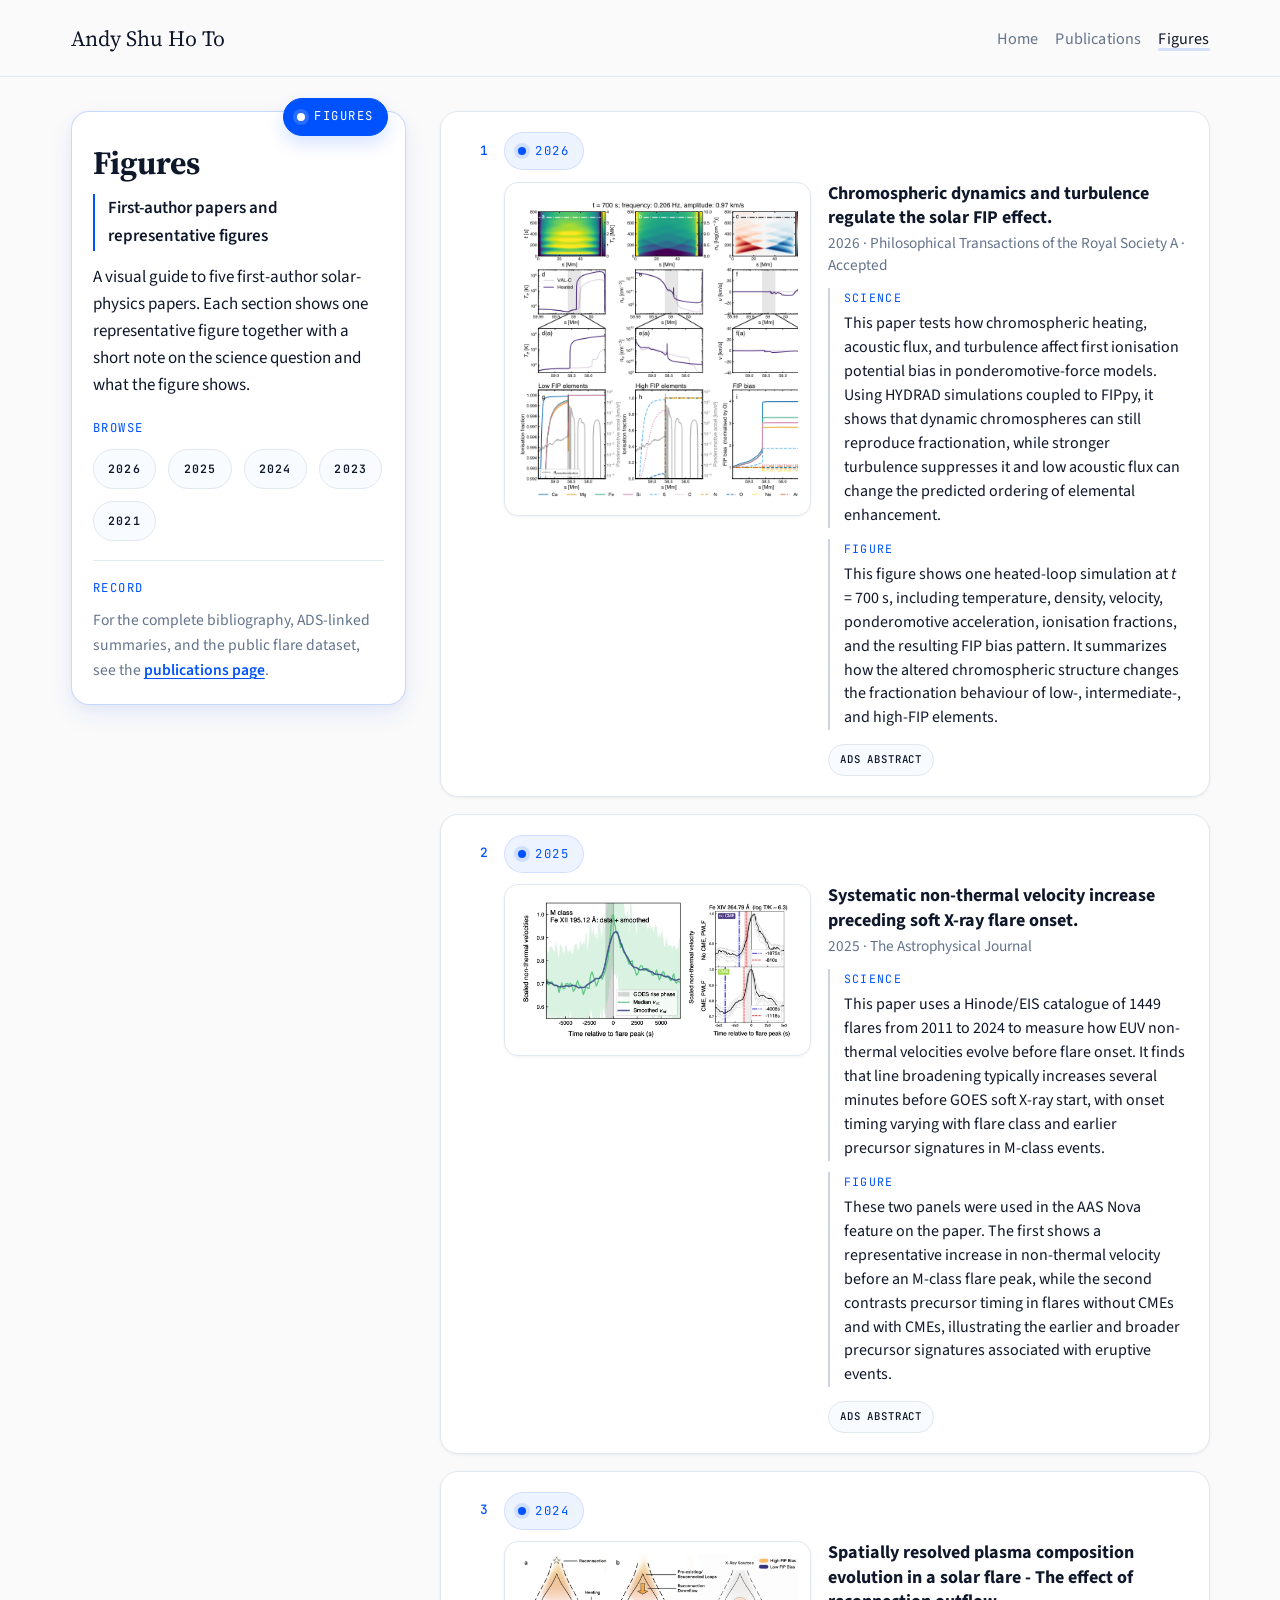
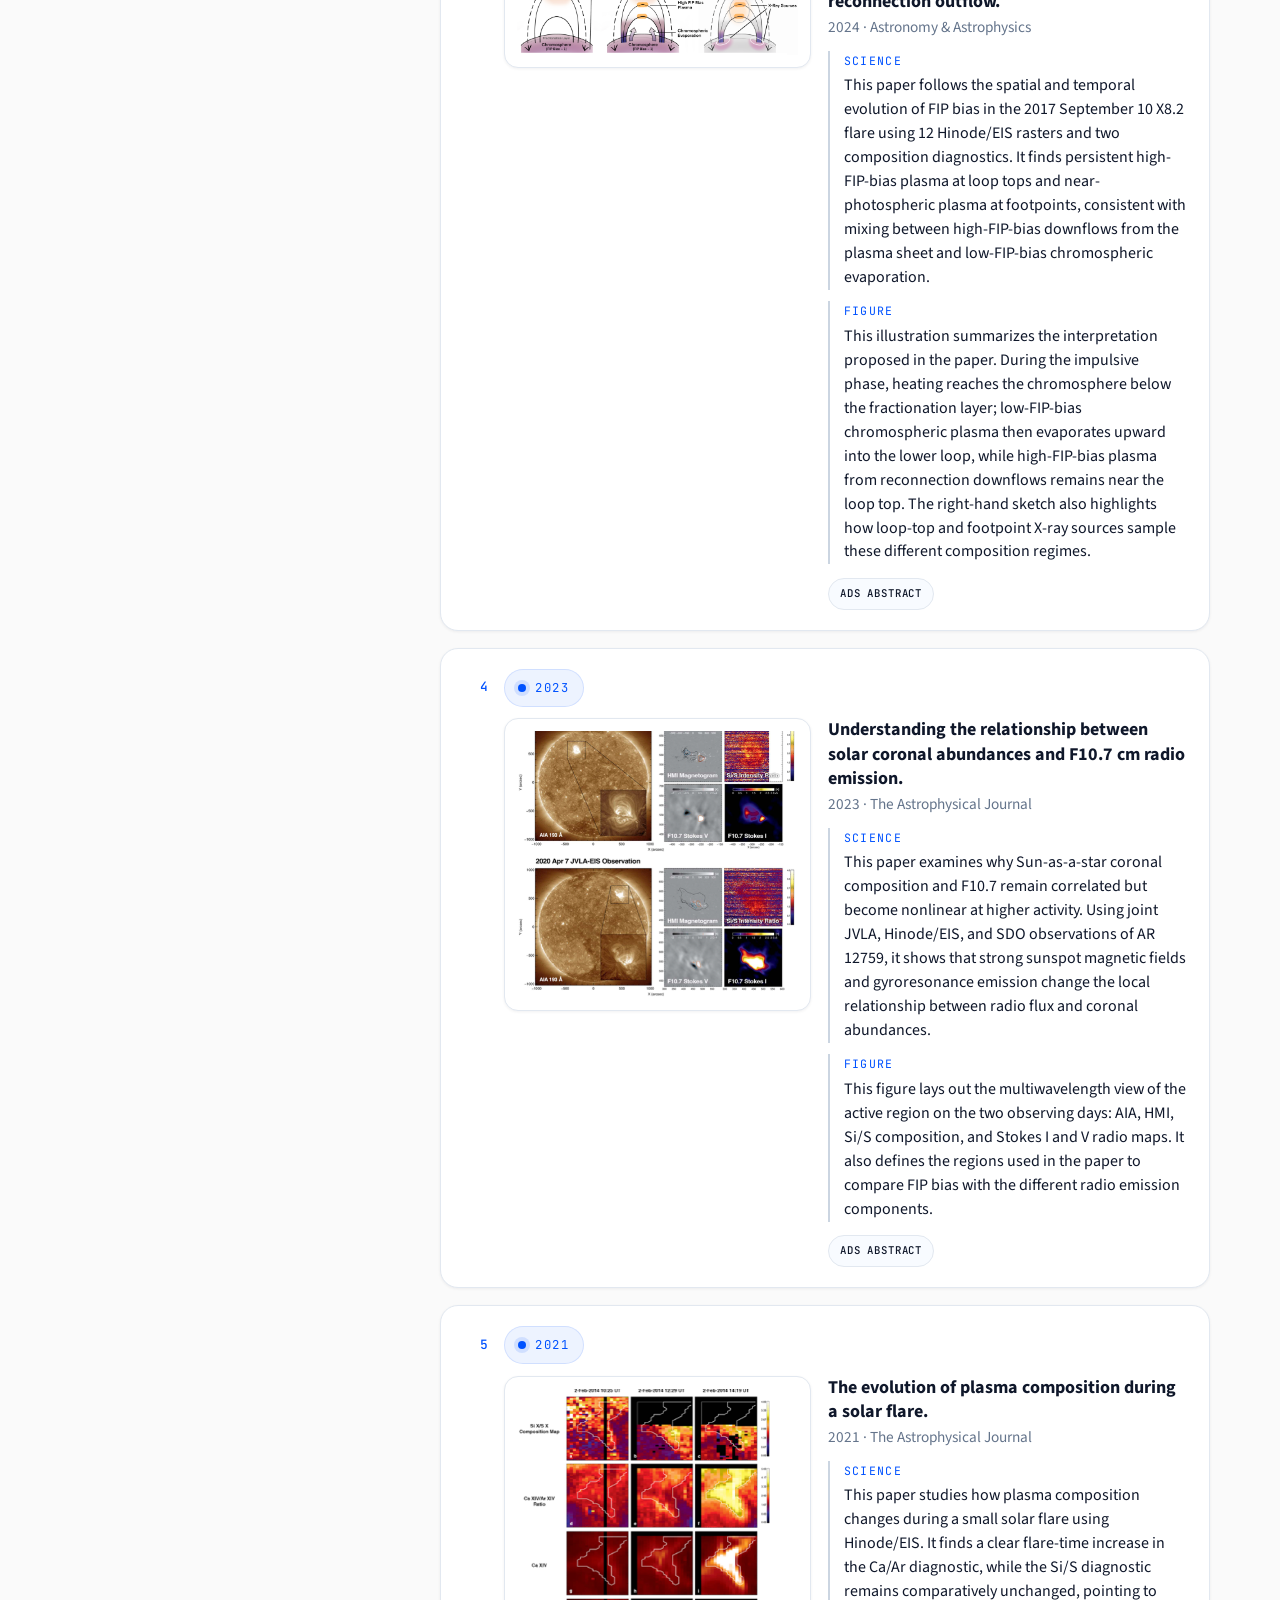
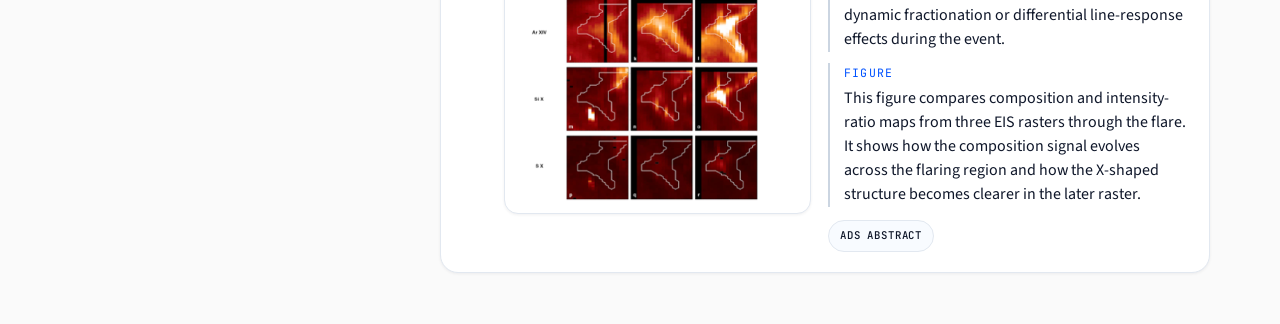
==== commit 9562ef3b: "Unify publication and figure layouts" ====
--- a/figures.html
+++ b/figures.html
@@ -195,7 +195,7 @@
           the science question and what the figure shows.
         </p>
         <div class="figure-rail__block">
-          <p class="figure-rail__label">Browse by year</p>
+          <p class="figure-rail__label">Browse</p>
           <ul class="figure-index figure-index--rail">
             <li><a href="#paper-2026">2026</a></li>
             <li><a href="#paper-2025">2025</a></li>
@@ -205,11 +205,11 @@
           </ul>
         </div>
         <div class="figure-rail__record">
-          <p class="figure-rail__label">Related pages</p>
+          <p class="figure-rail__label">Record</p>
           <p class="figure-rail__note">
-            The full <a href="./publications.html">publications page</a>
-            includes the complete bibliography, ADS-linked summaries, and the
-            public flare dataset.
+            For the complete bibliography, ADS-linked summaries, and the public
+            flare dataset, see the
+            <a href="./publications.html">publications page</a>.
           </p>
         </div>
       </aside>
--- a/style.css
+++ b/style.css
@@ -211,10 +211,19 @@
 
 .page-layout {
   display: grid;
-  grid-template-columns: minmax(16rem, 18rem) minmax(0, 1fr);
+  grid-template-columns: minmax(17.75rem, 19.75rem) minmax(0, 1fr);
   gap: 2rem;
   align-items: start;
   padding: 2rem 0 3rem;
+}
+
+.rail-column {
+  position: sticky;
+  top: 5.9rem;
+  display: grid;
+  gap: 0.95rem;
+  align-self: start;
+  overflow: visible;
 }
 
 .cursor-satellite {
@@ -241,6 +250,14 @@
   width: clamp(2.55rem, 3.15vw, 3.15rem);
   height: auto;
   filter: drop-shadow(0 10px 16px rgba(15, 23, 42, 0.18));
+}
+
+.cursor-satellite[data-instrument="iris"] .cursor-satellite__image {
+  width: clamp(2.42rem, 3.24vw, 3.24rem);
+}
+
+.cursor-satellite[data-instrument="none"] .cursor-satellite__image {
+  display: none;
 }
 
 .cursor-satellite__raster {
@@ -311,6 +328,9 @@
   background: rgba(255, 255, 255, 0.06);
   overflow: hidden;
   --raster-mask-left: 100%;
+  --iris-left-bar: 0%;
+  --iris-right-bar: 0%;
+  --iris-bar-opacity: 0;
 }
 
 .cursor-satellite__raster-image {
@@ -332,6 +352,48 @@
   box-shadow: 0 0 0.32rem rgba(255, 255, 255, 0.48);
   transform: translateX(-50%);
   opacity: 0;
+}
+
+.cursor-satellite[data-raster-mode="iris"] .cursor-satellite__raster {
+  width: 3.24rem;
+  left: calc(100% + 0.28rem);
+}
+
+.cursor-satellite[data-raster-mode="iris"] .cursor-satellite__raster-viewport {
+  aspect-ratio: 1;
+  --raster-mask-left: 0%;
+}
+
+.cursor-satellite[data-raster-mode="iris"] .cursor-satellite__raster-image {
+  image-rendering: auto;
+  clip-path: inset(0);
+}
+
+.cursor-satellite__raster-viewport::before,
+.cursor-satellite__raster-viewport::after {
+  content: "";
+  position: absolute;
+  top: 0;
+  bottom: 0;
+  background: rgba(0, 0, 0, 0.82);
+  opacity: var(--iris-bar-opacity);
+  z-index: 2;
+  pointer-events: none;
+}
+
+.cursor-satellite__raster-viewport::before {
+  left: 0;
+  width: var(--iris-left-bar);
+}
+
+.cursor-satellite__raster-viewport::after {
+  right: 0;
+  width: var(--iris-right-bar);
+}
+
+.cursor-satellite[data-raster-mode="iris"] .cursor-satellite__raster-slit,
+.cursor-satellite[data-raster-mode="none"] .cursor-satellite__raster {
+  display: none;
 }
 
 .section-tag {
@@ -389,6 +451,18 @@
     transform var(--motion-fast) ease,
     box-shadow var(--motion-base) var(--ease-standard),
     border-color var(--motion-fast) ease;
+}
+
+.rail-column > .profile-card {
+  position: relative;
+  top: 0;
+  width: 100%;
+}
+
+.rail-column > .rail-card,
+.publication-page-layout > .profile-card,
+.figure-page-layout > .profile-card {
+  width: 100%;
 }
 
 .profile-card:hover {
@@ -563,6 +637,87 @@
   font-size: 0.88rem;
 }
 
+.rail-card {
+  background: var(--surface);
+  border: 1px solid var(--line);
+  border-radius: var(--radius-lg);
+  box-shadow: var(--shadow-sm);
+  padding: 0.95rem 1rem 1rem;
+}
+
+.instrument-card__label {
+  margin-bottom: 0.38rem;
+  color: var(--accent);
+  font-family: var(--font-mono);
+  font-size: 0.68rem;
+  font-weight: 500;
+  letter-spacing: 0.12em;
+  text-transform: uppercase;
+}
+
+.instrument-card__title {
+  margin: 0;
+  font-family: var(--font-sans);
+  font-size: 1rem;
+  font-weight: 600;
+  line-height: 1.34;
+  letter-spacing: -0.01em;
+}
+
+.instrument-card__note {
+  margin-top: 0.35rem;
+  color: var(--muted);
+  font-size: 0.9rem;
+  line-height: 1.45;
+}
+
+.instrument-switcher {
+  display: grid;
+  grid-template-columns: repeat(3, minmax(0, 1fr));
+  gap: 0.5rem;
+  margin-top: 0.8rem;
+}
+
+.instrument-switcher__button {
+  display: inline-flex;
+  align-items: center;
+  justify-content: center;
+  min-height: 2.1rem;
+  padding: 0.4rem 0.55rem;
+  border: 1px solid var(--line);
+  border-radius: 999px;
+  background: var(--surface-alt);
+  color: var(--text);
+  font-family: var(--font-mono);
+  font-size: 0.64rem;
+  font-weight: 500;
+  letter-spacing: 0.1em;
+  text-transform: uppercase;
+  cursor: pointer;
+  transition:
+    border-color var(--motion-fast) ease,
+    background-color var(--motion-fast) ease,
+    color var(--motion-fast) ease,
+    box-shadow var(--motion-fast) ease,
+    transform var(--motion-fast) ease;
+}
+
+.instrument-switcher__button:hover,
+.instrument-switcher__button:focus-visible {
+  border-color: rgba(0, 82, 255, 0.24);
+  background: #ffffff;
+  color: var(--link-hover);
+  box-shadow: var(--shadow-sm);
+  transform: translateY(-1px);
+}
+
+.instrument-switcher__button[aria-pressed="true"] {
+  border-color: rgba(0, 82, 255, 0.24);
+  background: var(--accent-soft);
+  color: var(--accent);
+  box-shadow: var(--shadow-sm);
+}
+
 .about-copy--wide {
   max-width: 46rem;
 }
@@ -575,6 +730,10 @@
 .figure-page-layout .content-column {
   display: grid;
   gap: 1rem;
+}
+
+.figure-page-layout .content-column {
+  counter-reset: figure-counter;
 }
 
 .publication-page-layout .content-section,
@@ -608,7 +767,7 @@
 .figure-rail__record,
 .publication-rail__block,
 .publication-rail__record {
-  margin-top: 1.15rem;
+  margin-top: 1.1rem;
 }
 
 .figure-rail__label,
@@ -634,6 +793,14 @@
   line-height: 1.58;
 }
 
+.figure-rail__note a,
+.publication-rail__note a {
+  color: var(--accent);
+  font-weight: 600;
+  text-decoration-thickness: 1px;
+  text-underline-offset: 0.16em;
+}
+
 .publication-filter-bar--rail {
   display: grid;
   grid-template-columns: repeat(2, minmax(0, 1fr));
@@ -641,9 +808,10 @@
   margin-top: 0;
 }
 
-.publication-filter-bar--rail .publication-filter,
-.publication-filter-bar--rail .publication-filter-link {
+.publication-filter-bar--rail .publication-filter {
   width: 100%;
+  padding-right: 0.62rem;
+  padding-left: 0.62rem;
 }
 
 .figure-index--rail {
@@ -754,54 +922,236 @@
   height: auto;
 }
 
+.about-sun-easter-egg {
+  position: absolute;
+  top: calc(100% - 0.15rem);
+  right: -0.35rem;
+  display: none;
+  align-items: center;
+  gap: 0.28rem;
+  opacity: 0;
+  transform: translate3d(0.18rem, -0.12rem, 0) scale(0.96);
+  transform-origin: top right;
+  pointer-events: none;
+  transition:
+    opacity var(--motion-base) var(--ease-standard),
+    transform var(--motion-base) var(--ease-standard);
+  z-index: 3;
+}
+
+.about-sun-easter-egg.is-active {
+  opacity: 1;
+  transform: translate3d(0, 0, 0) scale(1);
+}
+
+.about-sun-easter-egg__satellite {
+  display: block;
+  width: 2rem;
+  height: auto;
+  filter: drop-shadow(0 8px 14px rgba(15, 23, 42, 0.18));
+}
+
+.about-sun-easter-egg[data-instrument="iris"] .about-sun-easter-egg__satellite {
+  width: 2.08rem;
+}
+
+.about-sun-easter-egg[data-instrument="none"] {
+  gap: 0;
+}
+
+.about-sun-easter-egg[data-instrument="none"] .about-sun-easter-egg__satellite {
+  display: none;
+}
+
+.about-sun-easter-egg__raster {
+  position: relative;
+  width: 2.9rem;
+  padding: 0.12rem;
+  border: 0.75px solid rgba(255, 255, 255, 0.14);
+  border-radius: 0.38rem;
+  background: rgba(15, 23, 42, 0.84);
+  box-shadow: 0 10px 18px rgba(15, 23, 42, 0.18);
+  overflow: hidden;
+}
+
+.about-sun-easter-egg__raster::before {
+  content: "";
+  position: absolute;
+  left: -0.34rem;
+  top: 50%;
+  width: 0.28rem;
+  height: 1px;
+  background: rgba(255, 255, 255, 0.46);
+  transform: translateY(-50%);
+}
+
+.about-sun-easter-egg__frame {
+  position: relative;
+  padding: 0.08rem;
+  border: 0.75px solid rgba(255, 255, 255, 0.11);
+  border-radius: 0.2rem;
+  background: #06080d;
+  overflow: hidden;
+}
+
+.about-sun-easter-egg__viewport {
+  position: relative;
+  width: 100%;
+  aspect-ratio: 26 / 27;
+  background: rgba(255, 255, 255, 0.06);
+  overflow: hidden;
+  --raster-mask-left: 100%;
+  --iris-left-bar: 0%;
+  --iris-right-bar: 0%;
+  --iris-bar-opacity: 0;
+}
+
+.about-sun-easter-egg__image {
+  display: block;
+  width: 100%;
+  height: 100%;
+  object-fit: cover;
+  image-rendering: pixelated;
+  clip-path: inset(0 0 0 var(--raster-mask-left));
+}
+
+.about-sun-easter-egg__slit {
+  position: absolute;
+  top: 0;
+  left: var(--raster-mask-left);
+  width: 1px;
+  height: 100%;
+  background: rgba(255, 255, 255, 0.95);
+  box-shadow: 0 0 0.28rem rgba(255, 255, 255, 0.45);
+  transform: translateX(-50%);
+  opacity: 0;
+}
+
+.about-sun-easter-egg[data-raster-mode="iris"] .about-sun-easter-egg__raster {
+  width: 2.58rem;
+}
+
+.about-sun-easter-egg[data-raster-mode="iris"] .about-sun-easter-egg__viewport {
+  aspect-ratio: 1;
+  --raster-mask-left: 0%;
+}
+
+.about-sun-easter-egg[data-raster-mode="iris"] .about-sun-easter-egg__image {
+  image-rendering: auto;
+  clip-path: inset(0);
+}
+
+.about-sun-easter-egg__viewport::before,
+.about-sun-easter-egg__viewport::after {
+  content: "";
+  position: absolute;
+  top: 0;
+  bottom: 0;
+  background: rgba(0, 0, 0, 0.82);
+  opacity: var(--iris-bar-opacity);
+  z-index: 2;
+  pointer-events: none;
+}
+
+.about-sun-easter-egg__viewport::before {
+  left: 0;
+  width: var(--iris-left-bar);
+}
+
+.about-sun-easter-egg__viewport::after {
+  right: 0;
+  width: var(--iris-right-bar);
+}
+
+.about-sun-easter-egg[data-raster-mode="iris"] .about-sun-easter-egg__slit,
+.about-sun-easter-egg[data-raster-mode="none"] .about-sun-easter-egg__raster {
+  display: none;
+}
+
 .about-header__sun::before {
   content: "";
   position: absolute;
-  top: 29%;
-  left: 24%;
-  width: 46%;
-  height: 34%;
+  top: var(--sun-fov-top, 29%);
+  left: var(--sun-fov-left, 24%);
+  width: var(--sun-fov-width, 46%);
+  height: var(--sun-fov-height, 34%);
   border: 1.5px solid rgba(255, 255, 255, 0.94);
-  border-radius: 0.14rem;
+  border-radius: var(--sun-fov-radius, 0.14rem);
   box-shadow: 0 0 0.38rem rgba(255, 255, 255, 0.34);
   opacity: 0;
   transition: opacity var(--motion-fast) ease;
+  transform: translateX(var(--sun-fov-shift, 0));
   z-index: 2;
 }
 
 .about-header__sun::after {
   content: "";
   position: absolute;
-  top: 29%;
+  top: var(--sun-slit-top, var(--sun-fov-top, 29%));
   left: var(--sun-scan-x, 70%);
-  width: 2px;
-  height: 34%;
+  width: var(--sun-slit-width, 2px);
+  height: var(--sun-slit-height, var(--sun-fov-height, 34%));
   background: rgba(255, 255, 255, 0.98);
   box-shadow: 0 0 0.42rem rgba(255, 255, 255, 0.54);
   opacity: 0;
-  transform: translateX(-50%);
+  transform: translateX(calc(-50% + var(--sun-slit-shift, 0)));
   transition: opacity var(--motion-fast) ease;
   z-index: 2;
 }
 
-.about-header__sun:hover::before {
+.about-header__sun[data-scan-mode="iris"]::before {
+  --sun-fov-top: 58.5%;
+  --sun-fov-left: 9%;
+  --sun-fov-width: 22%;
+  --sun-fov-height: 22%;
+  --sun-fov-radius: 0.12rem;
+  --sun-fov-shift: var(--sun-iris-shift, 0);
+}
+
+.about-header__sun[data-scan-mode="iris"]::after {
+  --sun-slit-top: 58.5%;
+  --sun-scan-x: 20%;
+  --sun-slit-width: 1.5px;
+  --sun-slit-height: 22%;
+  --sun-slit-shift: var(--sun-iris-shift, 0);
+}
+
+.about-header__sun[data-scan-mode="hinode"]:hover::before,
+.about-header__sun[data-scan-mode="iris"]:hover::before {
   opacity: 0.2;
 }
 
-.about-header__sun.is-scanning::before,
-.about-header__sun.is-scanning::after {
+.about-header__sun.is-scanning[data-scan-mode="hinode"]::before,
+.about-header__sun.is-scanning[data-scan-mode="hinode"]::after,
+.about-header__sun.is-scanning[data-scan-mode="iris"]::before,
+.about-header__sun.is-scanning[data-scan-mode="iris"]::after {
   opacity: 1;
+}
+
+.about-header__sun.is-scanning[data-scan-mode="iris"]::before,
+.about-header__sun.is-scanning[data-scan-mode="iris"]::after {
+  animation: irisSunJitter 0.18s steps(2, end) infinite;
+}
+
+.about-header__sun[data-scan-mode="none"]::before,
+.about-header__sun[data-scan-mode="none"]::after {
+  opacity: 0 !important;
+  animation: none;
 }
 
 .about-summary {
   color: var(--text);
   line-height: 1.62;
+  max-width: 44rem;
+  margin: 0;
 }
 
 .about-focus {
   display: grid;
-  gap: 0.6rem;
-  padding-top: 0.2rem;
+  gap: 0.62rem;
+  padding-top: 0.1rem;
+  padding-bottom: 0.95rem;
+  border-bottom: 1px solid var(--line);
 }
 
 .about-focus__label {
@@ -815,22 +1165,15 @@
 
 .theme-detail-list {
   display: grid;
-  gap: 0;
-  border-top: 1px solid var(--line);
+  gap: 0.72rem;
 }
 
 .theme-detail {
   display: grid;
-  grid-template-columns: minmax(0, 12.25rem) minmax(0, 1fr);
-  align-items: start;
-  gap: 0.45rem 1rem;
-  padding: 0.85rem 0;
-  border-bottom: 1px solid var(--line);
-}
-
-.theme-detail:last-child {
-  padding-bottom: 0;
-  border-bottom: 0;
+  grid-template-columns: minmax(0, 12.15rem) minmax(0, 1fr);
+  align-items: center;
+  gap: 0.35rem 1rem;
+  padding: 0;
 }
 
 .theme-detail__badge {
@@ -868,30 +1211,29 @@
 
 .theme-detail__body {
   color: var(--text);
-  line-height: 1.58;
-  margin: 0.1rem 0 0;
+  font-size: 0.93rem;
+  line-height: 1.5;
+  margin: 0;
 }
 
 .about-support {
   display: grid;
-  gap: 0.8rem;
-  padding-top: 1rem;
-  border-top: 1px solid var(--line);
+  gap: 0.72rem;
+  padding-top: 0.8rem;
 }
 
 .research-highlight {
   display: grid;
-  gap: 0.7rem;
+  gap: 0.58rem;
 }
 
 .research-highlight__header {
   display: flex;
   flex-wrap: wrap;
   justify-content: space-between;
-  gap: 0.75rem 1rem;
-  align-items: center;
-  padding-bottom: 0.35rem;
-  border-bottom: 1px solid var(--line);
+  gap: 0.6rem 1rem;
+  align-items: flex-end;
+  padding-bottom: 0;
 }
 
 .research-highlight__label,
@@ -901,6 +1243,7 @@
   font-size: 0.72rem;
   letter-spacing: 0.12em;
   text-transform: uppercase;
+  margin: 0;
 }
 
 .research-highlight__tabs {
@@ -1134,6 +1477,25 @@
   }
 }
 
+@keyframes irisSunJitter {
+  0%,
+  100% {
+    transform: translateX(0);
+  }
+
+  25% {
+    transform: translateX(-1.6px);
+  }
+
+  50% {
+    transform: translateX(1.9px);
+  }
+
+  75% {
+    transform: translateX(-0.9px);
+  }
+}
+
 @keyframes profile-indicator-pulse {
   0%,
   100% {
@@ -1304,6 +1666,31 @@
   margin: 0;
   padding: 0;
   list-style: none;
+}
+
+.publication-list--numbered {
+  counter-reset: publication-counter;
+}
+
+.publication-list--numbered > .publication-list__item {
+  counter-increment: publication-counter;
+  display: grid;
+  grid-template-columns: 1.5rem minmax(0, 1fr);
+  column-gap: 0.85rem;
+  align-items: start;
+}
+
+.publication-list--numbered > .publication-list__item::before {
+  content: counter(publication-counter);
+  display: block;
+  padding-top: 0.9rem;
+  color: var(--accent);
+  font-family: var(--font-mono);
+  font-size: 0.76rem;
+  font-weight: 500;
+  line-height: 1;
+  letter-spacing: 0.08em;
+  text-align: right;
 }
 
 .publication-list__item + .publication-list__item {
@@ -1487,32 +1874,220 @@
 }
 
 .publication-card--bibliography .publication-card__header {
-  gap: 0.7rem 1rem;
-  padding: 0.7rem 0;
+  gap: 0.58rem 0.9rem;
+  padding: 0.58rem 0;
 }
 
 .publication-card--bibliography .publication-card__authors {
-  margin-top: 0.18rem;
-  font-size: 0.95rem;
-  line-height: 1.45;
+  margin-top: 0.14rem;
+  font-size: 0.92rem;
+  line-height: 1.4;
 }
 
 .publication-card--bibliography .publication-card__meta {
-  margin-top: 0.18rem;
-  font-size: 0.93rem;
+  margin-top: 0.14rem;
+  font-size: 0.9rem;
+  line-height: 1.38;
+}
+
+.publication-card--bibliography .publication-card__toggle {
+  min-height: 1.9rem;
+}
+
+.publication-card--bibliography .publication-card__actions {
+  gap: 0.38rem;
+}
+
+.publication-card--bibliography .publication-card__abstract-inner {
+  padding-left: 0.76rem;
+}
+
+.publication-card--bibliography .publication-card__eyebrow {
+  margin-bottom: 0.32rem;
+  font-size: 0.65rem;
+}
+
+.publication-card--bibliography .publication-list__title {
+  font-size: 1.02rem;
+  line-height: 1.34;
+}
+
+.publication-card--bibliography .bibliography-entry__chip,
+.publication-card--bibliography .bibliography-entry__link,
+.publication-card--bibliography .publication-card__toggle {
+  font-size: 0.63rem;
+}
+
+.publication-card--bibliography .bibliography-entry__chip,
+.publication-card--bibliography .bibliography-entry__link {
+  min-height: 1.9rem;
+  padding: 0.28rem 0.62rem;
+}
+
+.publication-card--bibliography.is-open .publication-card__abstract {
+  margin-top: 0.06rem;
+}
+
+.publication-card--bibliography .publication-card__abstract-label {
+  margin: 0.18rem 0 0.24rem;
+  font-size: 0.69rem;
+}
+
+#selected-publications .publication-list {
+  margin-top: -0.15rem;
+}
+
+#selected-publications .publication-card--bibliography .publication-card__header {
+  gap: 0.5rem 0.85rem;
+  padding: 0.5rem 0;
+}
+
+#selected-publications .publication-card__eyebrow {
+  margin-bottom: 0.28rem;
+  font-size: 0.64rem;
+}
+
+#selected-publications .publication-list__title {
+  font-size: 1rem;
+  line-height: 1.32;
+}
+
+#selected-publications .publication-card__authors {
+  margin-top: 0.12rem;
+  font-size: 0.9rem;
+  line-height: 1.38;
+}
+
+#selected-publications .publication-card__meta {
+  margin-top: 0.12rem;
+  font-size: 0.89rem;
+  line-height: 1.36;
+}
+
+#selected-publications .publication-card__actions {
+  gap: 0.38rem;
+}
+
+#selected-publications .bibliography-entry__chip,
+#selected-publications .bibliography-entry__link,
+#selected-publications .publication-card__toggle {
+  min-height: 1.9rem;
+  padding-top: 0.25rem;
+  padding-bottom: 0.25rem;
+  font-size: 0.62rem;
+}
+
+#selected-publications .bibliography-entry__chip,
+#selected-publications .bibliography-entry__link {
+  padding-left: 0.6rem;
+  padding-right: 0.6rem;
+}
+
+#selected-publications .publication-card__abstract {
+  margin-top: 0;
+}
+
+#selected-publications .publication-card.is-open .publication-card__abstract {
+  margin-top: 0.04rem;
+}
+
+#selected-publications .publication-card__abstract-inner {
+  padding-left: 0.72rem;
+}
+
+#selected-publications .publication-card__abstract-label {
+  margin: 0.18rem 0 0.22rem;
+  font-size: 0.68rem;
+}
+
+#selected-publications .content-note {
+  margin-top: 0.75rem;
+  padding-top: 0.7rem;
+}
+
+#current-work .fact-grid {
+  gap: 0.8rem 1rem;
+  margin-top: -0.04rem;
+}
+
+#current-work .fact-grid__item {
+  padding: 0.82rem 0.9rem 0.88rem;
+  border: 1px solid var(--line);
+  border-radius: var(--radius-md);
+  background: var(--surface-alt);
+  box-shadow: var(--shadow-sm);
+}
+
+#current-work .fact-grid__item:hover {
+  border-color: rgba(0, 82, 255, 0.22);
+  background: #fbfdff;
+  box-shadow: var(--shadow-sm);
+}
+
+#current-work .fact-grid dt {
+  margin-bottom: 0.5rem;
+  font-size: 0.66rem;
+  letter-spacing: 0.1em;
+}
+
+#current-work .fact-grid__detail {
+  gap: 0.6rem;
+}
+
+#current-work .fact-grid__entry {
+  gap: 0.16rem;
+  padding-top: 0.55rem;
+}
+
+#current-work .fact-grid__headline {
+  font-size: 0.99rem;
+  font-weight: 600;
+  line-height: 1.38;
+}
+
+#current-work .fact-grid__entry > p:not(.fact-grid__headline) {
+  font-size: 0.91rem;
   line-height: 1.42;
 }
 
-.publication-card--bibliography .publication-card__toggle {
-  min-height: 2rem;
-}
-
-.publication-card--bibliography .publication-card__actions {
-  gap: 0.45rem;
-}
-
-.publication-card--bibliography .publication-card__abstract-inner {
-  padding-left: 0.85rem;
+#current-work .fact-grid__support {
+  margin-top: 0.05rem;
+  font-size: 0.89rem;
+  line-height: 1.4;
+}
+
+#brief-cv .timeline {
+  margin-top: -0.08rem;
+}
+
+#brief-cv .timeline__row {
+  grid-template-columns: minmax(6.1rem, 6.9rem) minmax(0, 1fr);
+  gap: 0.8rem;
+  padding: 0.58rem 0;
+}
+
+#brief-cv .timeline__dates {
+  font-size: 0.73rem;
+  letter-spacing: 0.08em;
+}
+
+#brief-cv .timeline__title {
+  font-size: 1rem;
+  font-weight: 600;
+  line-height: 1.34;
+}
+
+#brief-cv .timeline__detail {
+  font-size: 0.92rem;
+  line-height: 1.42;
+}
+
+#brief-cv .timeline__subdetail {
+  margin-top: 0.24rem;
+  padding-left: 0.7rem;
+  border-left-width: 1px;
+  font-size: 0.9rem;
+  line-height: 1.46;
 }
 
 .content-note {
@@ -1603,11 +2178,11 @@
   margin-top: 1rem;
 }
 
-.publication-filter,
-.publication-filter-link {
+.publication-filter {
   display: inline-flex;
   align-items: center;
   justify-content: center;
+  gap: 0.42rem;
   min-height: 2.15rem;
   padding: 0.45rem 0.8rem;
   border: 1px solid var(--line);
@@ -1633,9 +2208,7 @@
 }
 
 .publication-filter:hover,
-.publication-filter:focus-visible,
-.publication-filter-link:hover,
-.publication-filter-link:focus-visible {
+.publication-filter:focus-visible {
   border-color: rgba(0, 82, 255, 0.24);
   background: #ffffff;
   color: var(--link-hover);
@@ -1650,12 +2223,40 @@
   box-shadow: var(--shadow-sm);
 }
 
+.publication-filter__count {
+  display: inline-grid;
+  min-width: 1.28rem;
+  height: 1.28rem;
+  place-items: center;
+  padding: 0 0.28rem;
+  border: 1px solid rgba(0, 82, 255, 0.16);
+  border-radius: 999px;
+  background: #ffffff;
+  color: var(--accent);
+  font-family: var(--font-mono);
+  font-size: 0.62rem;
+  line-height: 1;
+  letter-spacing: 0;
+  box-shadow: 0 2px 7px rgba(0, 82, 255, 0.08);
+}
+
+.publication-filter[aria-pressed="true"] .publication-filter__count {
+  background: var(--accent);
+  border-color: var(--accent);
+  color: #ffffff;
+}
+
 .publication-list--master {
   position: relative;
 }
 
 .publication-list--master .publication-list__item {
   will-change: transform, opacity;
+}
+
+.publication-list--master .publication-list__item.is-group-break .publication-card {
+  border-bottom: 2px solid var(--accent);
+  padding-bottom: 0.2rem;
 }
 
 .bibliography-group + .bibliography-group {
@@ -1786,10 +2387,11 @@
 
 .columns-3 {
   grid-template-columns: repeat(3, minmax(0, 1fr));
+  gap: 0.85rem;
 }
 
 .role-card {
-  padding: 1rem;
+  padding: 0.88rem 0.95rem;
   border: 1px solid var(--line);
   background: var(--surface-alt);
   border-radius: var(--radius-md);
@@ -1801,12 +2403,12 @@
 }
 
 .role-card h3 {
-  margin-bottom: 0.8rem;
-  padding-bottom: 0.7rem;
+  margin-bottom: 0.55rem;
+  padding-bottom: 0.55rem;
   border-bottom: 1px solid var(--line);
   color: var(--accent);
   font-family: var(--font-mono);
-  font-size: 0.74rem;
+  font-size: 0.68rem;
   font-weight: 500;
   letter-spacing: 0.12em;
   line-height: 1.4;
@@ -1819,9 +2421,12 @@
 }
 
 .activity-list li {
-  padding: 0.8rem 0 0.8rem 1rem;
+  padding: 0.62rem 0 0.62rem 0.88rem;
   border-top: 1px solid var(--line);
   position: relative;
+  color: var(--text);
+  font-size: 0.92rem;
+  line-height: 1.44;
 }
 
 .activity-list li:first-child {
@@ -1833,16 +2438,16 @@
   content: "";
   position: absolute;
   left: 0;
-  top: 1.15rem;
-  width: 0.38rem;
-  height: 0.38rem;
+  top: 0.92rem;
+  width: 0.34rem;
+  height: 0.34rem;
   border-radius: 999px;
   background: var(--accent);
-  box-shadow: 0 0 0 4px var(--accent-soft);
+  box-shadow: 0 0 0 3px var(--accent-soft);
 }
 
 .activity-list li:first-child::before {
-  top: 0.32rem;
+  top: 0.18rem;
 }
 
 .link-grid {
@@ -1933,32 +2538,77 @@
   text-decoration: underline;
 }
 
+.figure-page-layout .figure-showcase {
+  counter-increment: figure-counter;
+  display: grid;
+  grid-template-columns: 1.5rem minmax(0, 1fr);
+  column-gap: 0.85rem;
+  padding: 1.18rem 1.32rem;
+  transition:
+    border-color var(--motion-fast) ease,
+    background-color var(--motion-fast) ease,
+    box-shadow var(--motion-fast) ease;
+}
+
+.figure-page-layout .figure-showcase:hover {
+  border-color: rgba(0, 82, 255, 0.2);
+  background: #fbfdff;
+}
+
+.figure-page-layout .figure-showcase::before {
+  content: counter(figure-counter);
+  grid-row: 1 / span 2;
+  display: block;
+  padding-top: 0.72rem;
+  color: var(--accent);
+  font-family: var(--font-mono);
+  font-size: 0.76rem;
+  font-weight: 500;
+  line-height: 1;
+  letter-spacing: 0.08em;
+  text-align: right;
+}
+
+.figure-showcase > .section-tag,
+.figure-showcase > .figure-showcase__grid {
+  grid-column: 2;
+}
+
+.figure-showcase > .section-tag {
+  justify-self: start;
+  margin-bottom: 0.68rem;
+}
+
 .figure-showcase__grid {
   display: grid;
-  grid-template-columns: minmax(0, 1.45fr) minmax(18rem, 1fr);
-  gap: 1.3rem;
+  grid-template-columns: minmax(12.5rem, 0.86fr) minmax(0, 1fr);
+  gap: 1rem;
   align-items: start;
 }
 
 .figure-showcase h2 {
-  margin-bottom: 0.35rem;
+  margin-bottom: 0.2rem;
   padding: 0;
   border: 0;
-  font-size: 1.45rem;
+  font-family: var(--font-sans);
+  font-size: 1.06rem;
+  font-weight: 700;
+  line-height: 1.34;
+  letter-spacing: 0;
 }
 
 .figure-showcase__meta {
   color: var(--muted);
-  font-size: 0.97rem;
-  line-height: 1.5;
+  font-size: 0.9rem;
+  line-height: 1.42;
 }
 
 .figure-showcase__media {
   margin: 0;
-  padding: 1rem;
+  padding: 0.7rem;
   border: 1px solid var(--line);
   border-radius: var(--radius-md);
-  background: var(--surface-alt);
+  background: #ffffff;
   box-shadow: var(--shadow-sm);
 }
 
@@ -1970,30 +2620,44 @@
 
 .figure-showcase__body {
   display: grid;
-  gap: 0.9rem;
+  gap: 0.68rem;
 }
 
 .figure-showcase__text-block {
   display: grid;
-  gap: 0.35rem;
-  padding-top: 0.85rem;
-  border-top: 1px solid var(--line);
+  gap: 0.24rem;
+  padding-left: 0.78rem;
+  border-left: 2px solid var(--line-strong);
 }
 
 .figure-showcase__label {
   color: var(--accent);
   font-family: var(--font-mono);
-  font-size: 0.72rem;
+  font-size: 0.68rem;
   letter-spacing: 0.12em;
   text-transform: uppercase;
+}
+
+.figure-showcase__text-block p:not(.figure-showcase__label) {
+  font-size: 0.94rem;
+  line-height: 1.5;
 }
 
 .figure-showcase__links {
   display: flex;
   flex-wrap: wrap;
-  gap: 0.75rem;
-  padding-top: 0.85rem;
-  border-top: 1px solid var(--line);
+  gap: 0.55rem;
+  padding-top: 0.1rem;
+}
+
+.figure-showcase__links a {
+  min-height: 1.9rem;
+  padding: 0.28rem 0.62rem;
+  font-family: var(--font-mono);
+  font-size: 0.63rem;
+  font-weight: 500;
+  letter-spacing: 0.08em;
+  text-transform: uppercase;
 }
 
 .simple-page .content-section {
@@ -2017,9 +2681,45 @@
   }
 }
 
+@media (hover: none), (pointer: coarse) {
+  .about-sun-easter-egg {
+    display: inline-flex;
+    flex-direction: column;
+    align-items: flex-end;
+    gap: 0.34rem;
+    top: calc(100% + 0.16rem);
+    right: -0.08rem;
+  }
+
+  .about-sun-easter-egg__raster {
+    width: 4.05rem;
+  }
+
+  .about-sun-easter-egg[data-raster-mode="iris"] .about-sun-easter-egg__raster {
+    width: 3.88rem;
+  }
+
+  .about-sun-easter-egg__raster::before {
+    left: 50%;
+    top: -0.34rem;
+    width: 1px;
+    height: 0.28rem;
+    transform: translateX(-50%);
+  }
+}
+
 @media (max-width: 64rem) {
   .page-layout {
     grid-template-columns: 1fr;
+  }
+
+  .rail-column {
+    position: static;
+    top: auto;
+    max-height: none;
+    margin: 0;
+    padding: 0;
+    overflow: visible;
   }
 
   .profile-card {
@@ -2032,6 +2732,31 @@
     top: -0.9rem;
     right: -0.55rem;
     width: 3.05rem;
+  }
+
+  .about-sun-easter-egg {
+    top: calc(100% + 0.12rem);
+    right: -0.12rem;
+  }
+
+  .instrument-switcher {
+    grid-template-columns: repeat(3, minmax(0, 1fr));
+  }
+
+  .about-sun-easter-egg__satellite {
+    width: 1.85rem;
+  }
+
+  .about-sun-easter-egg[data-instrument="iris"] .about-sun-easter-egg__satellite {
+    width: 1.88rem;
+  }
+
+  .about-sun-easter-egg__raster {
+    width: 4.1rem;
+  }
+
+  .about-sun-easter-egg[data-raster-mode="iris"] .about-sun-easter-egg__raster {
+    width: 3.92rem;
   }
 
   .intro-grid,
@@ -2050,6 +2775,26 @@
     gap: 0.32rem;
   }
 
+  .publication-list--numbered > .publication-list__item {
+    grid-template-columns: 1.2rem minmax(0, 1fr);
+    column-gap: 0.65rem;
+  }
+
+  .publication-list--numbered > .publication-list__item::before {
+    padding-top: 0.76rem;
+    font-size: 0.7rem;
+  }
+
+  .figure-page-layout .figure-showcase {
+    grid-template-columns: 1.2rem minmax(0, 1fr);
+    column-gap: 0.65rem;
+  }
+
+  .figure-page-layout .figure-showcase::before {
+    padding-top: 0.66rem;
+    font-size: 0.7rem;
+  }
+
   .publication-card__header {
     grid-template-columns: 1fr;
   }
@@ -2065,6 +2810,15 @@
   .publication-card__actions,
   .bibliography-entry__aside {
     justify-content: flex-start;
+  }
+}
+
+@media (min-width: 64.01rem) and (max-height: 42rem) {
+  .rail-column,
+  .publication-page-layout > .profile-card,
+  .figure-page-layout > .profile-card {
+    position: relative;
+    top: 0;
   }
 }
 
@@ -2112,6 +2866,7 @@
   .fact-grid__item,
   .role-card,
   .profile-card__icon-link,
+  .instrument-switcher__button,
   .cursor-satellite__raster,
   .figure-index a,
   .figure-showcase__links a,
@@ -2122,6 +2877,10 @@
   .cursor-satellite {
     display: none;
   }
+
+  .about-sun-easter-egg {
+    transition: none;
+  }
 }
 
 @media (max-width: 40rem) {
@@ -2160,10 +2919,18 @@
     padding: 1.2rem 1.2rem;
   }
 
+  .rail-card {
+    padding: 0.9rem 0.95rem 0.95rem;
+  }
+
   .profile-card__icon-link {
     min-height: 4rem;
   }
 
+  .instrument-switcher {
+    grid-template-columns: 1fr;
+  }
+
   .publication-filter-bar--rail {
     grid-template-columns: 1fr;
   }
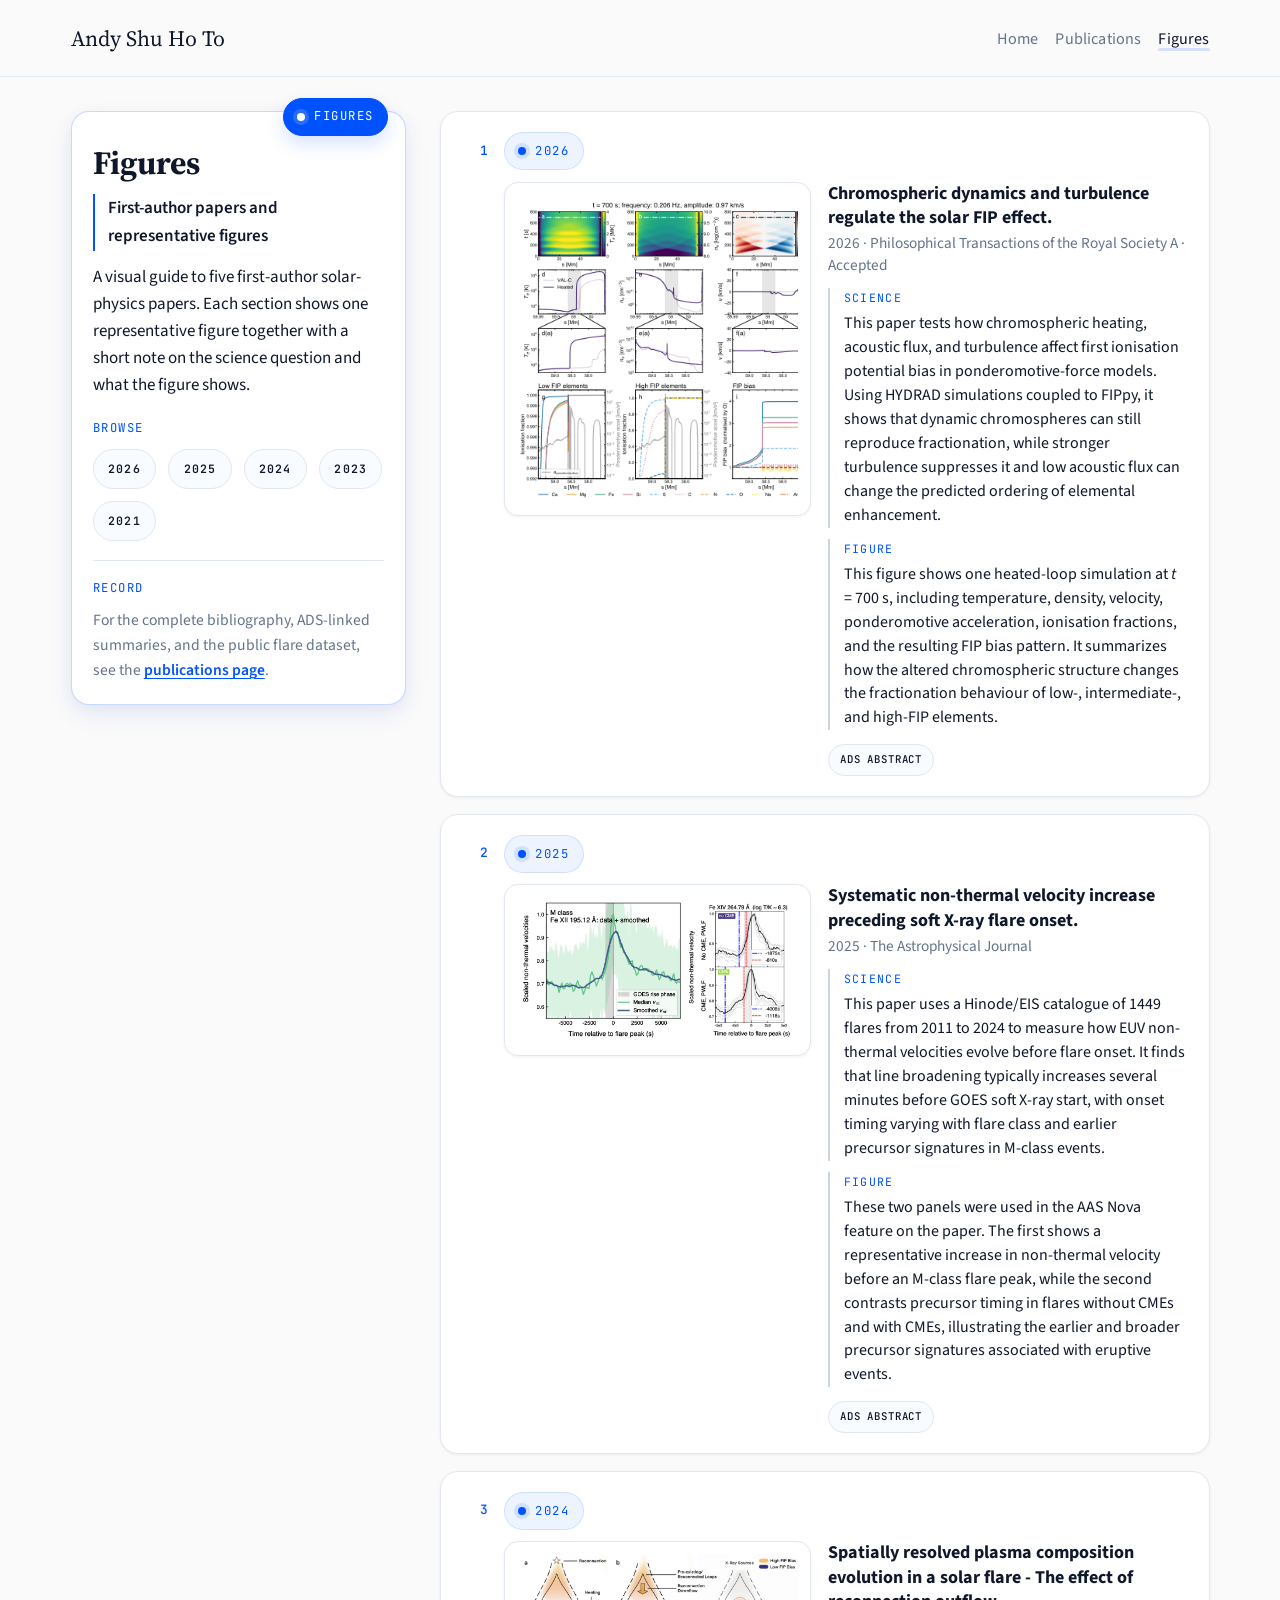
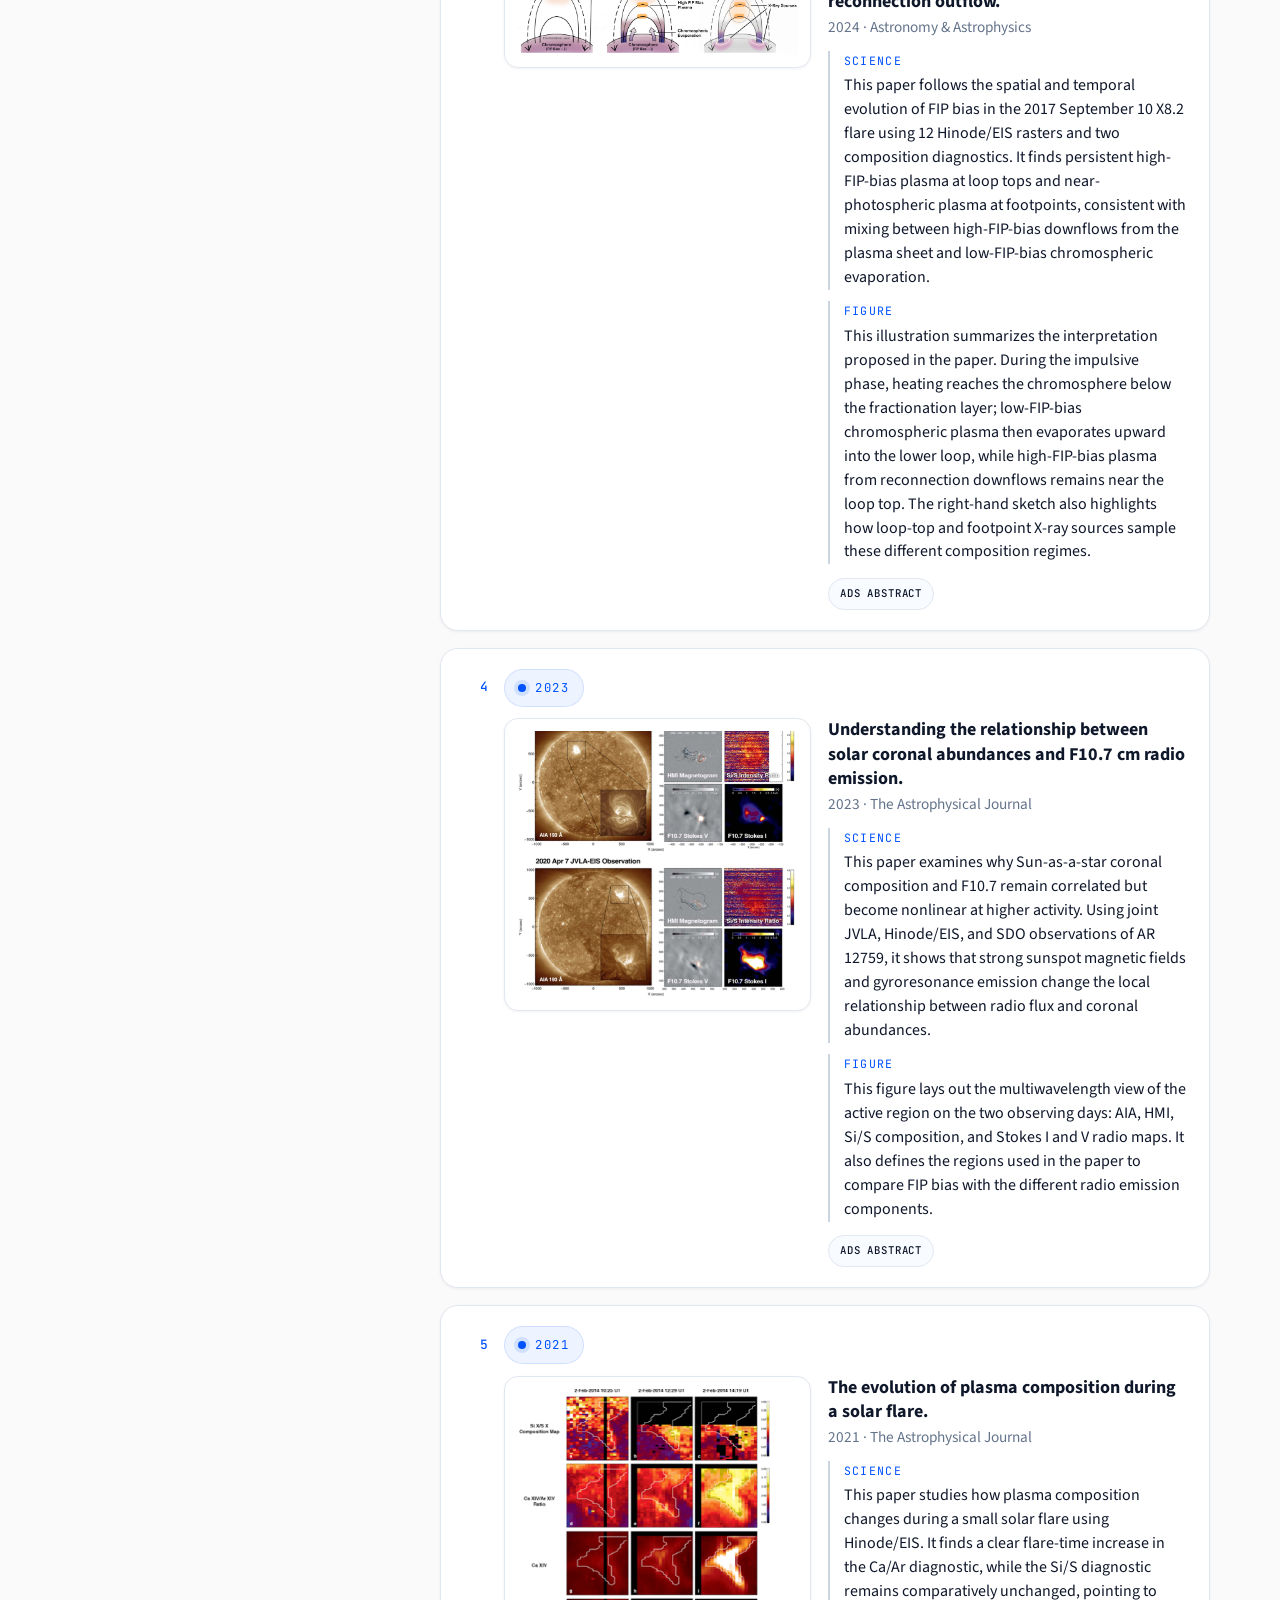
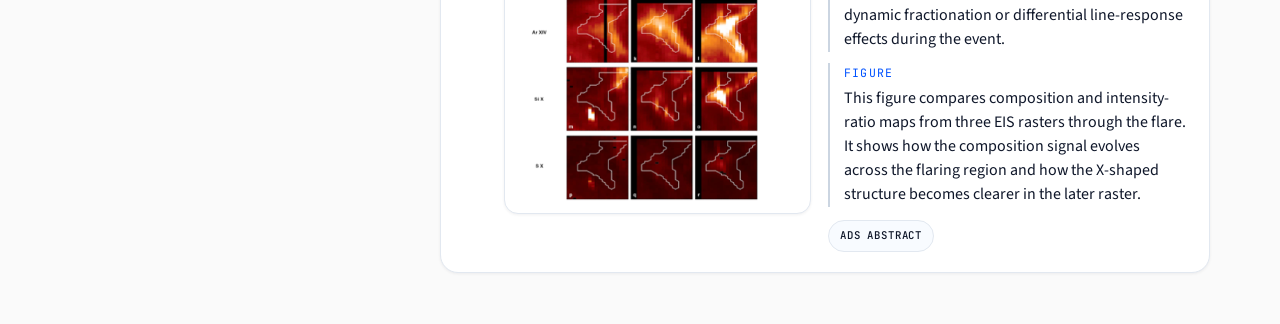
==== commit c2870861: "Fix rail layout on short viewports" ====
--- a/figures.html
+++ b/figures.html
@@ -180,6 +180,7 @@
     </header>
 
     <main id="main-content" class="container page-layout figure-page-layout">
+      <div class="rail-column">
       <aside class="profile-card figure-rail">
         <p class="section-tag section-tag--inverted profile-card__tag">
           <span class="section-tag__dot" aria-hidden="true"></span>
@@ -213,6 +214,7 @@
           </p>
         </div>
       </aside>
+      </div>
 
       <div class="content-column">
         <section class="content-section figure-showcase" id="paper-2026">
--- a/style.css
+++ b/style.css
@@ -2813,12 +2813,14 @@
   }
 }
 
-@media (min-width: 64.01rem) and (max-height: 42rem) {
+@media (min-width: 64.01rem) and (max-height: 62rem) {
   .rail-column,
   .publication-page-layout > .profile-card,
   .figure-page-layout > .profile-card {
     position: relative;
     top: 0;
+    max-height: none;
+    overflow: visible;
   }
 }
 
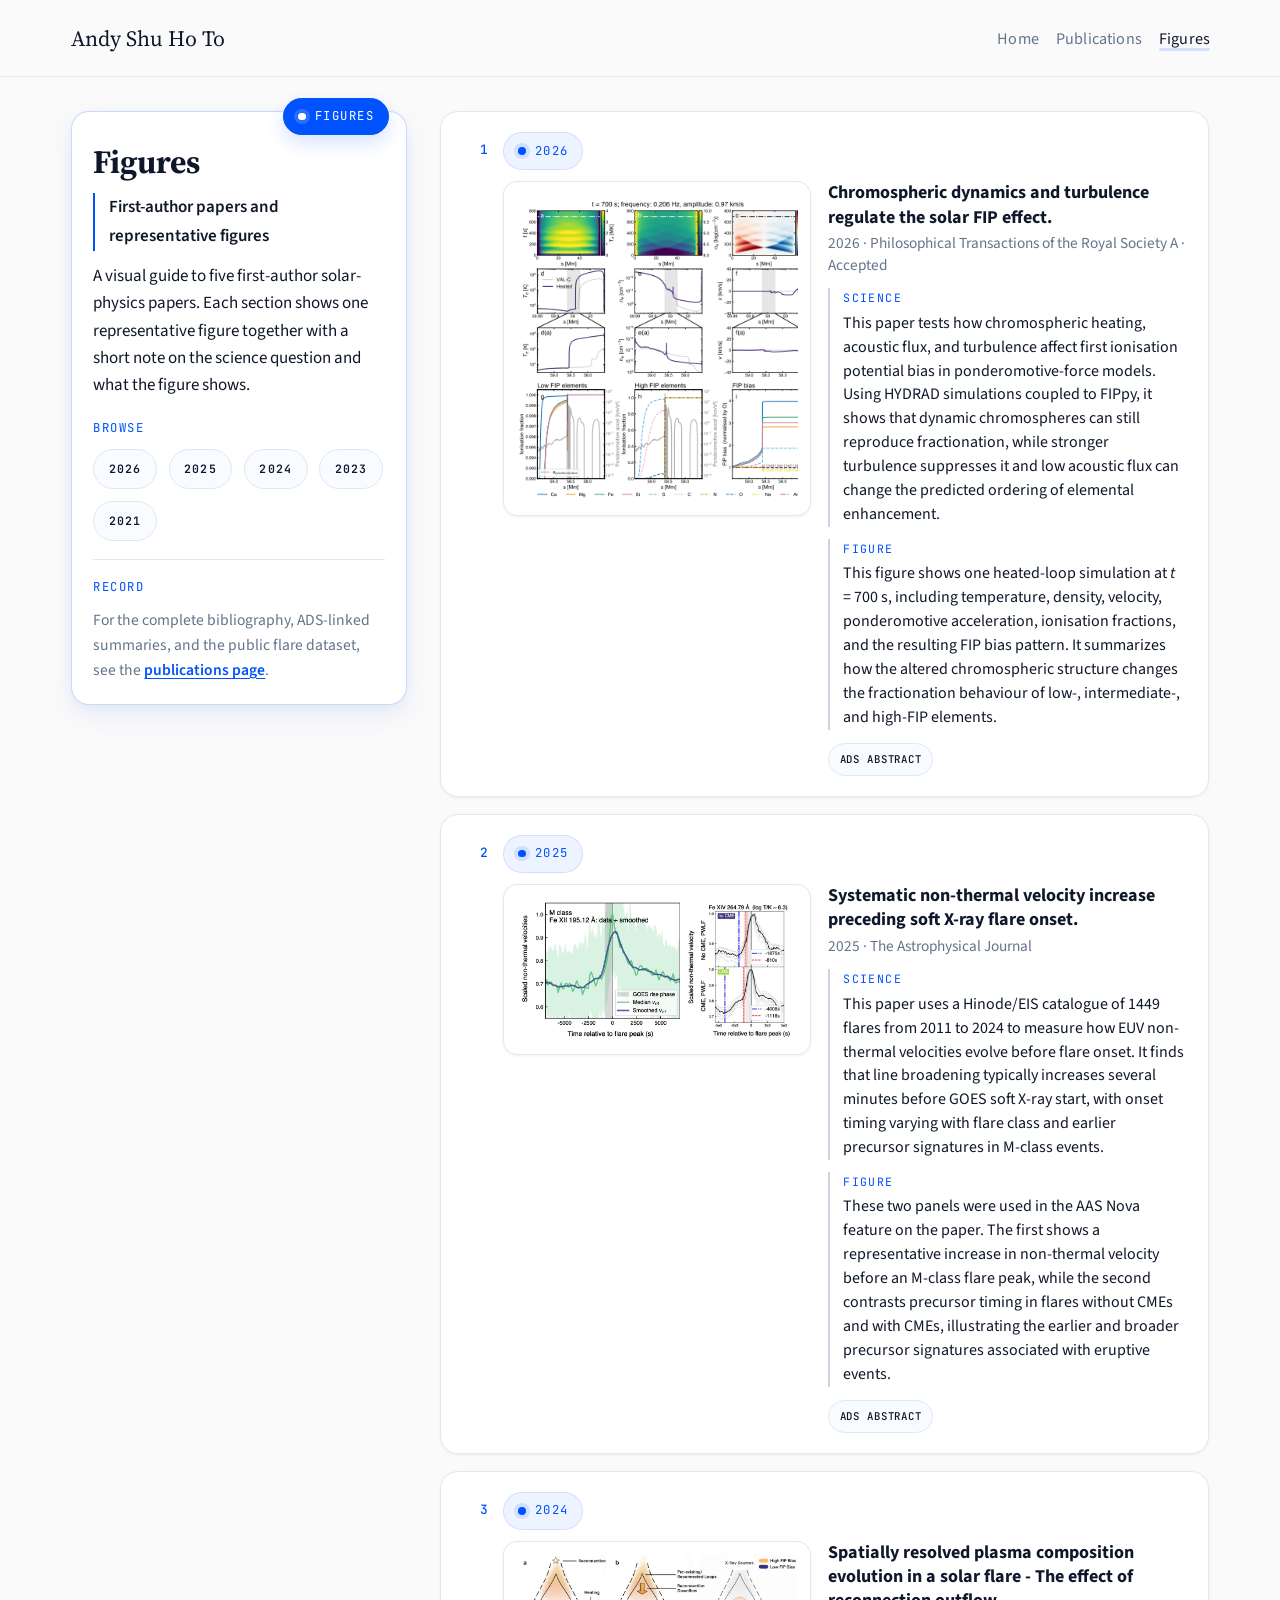
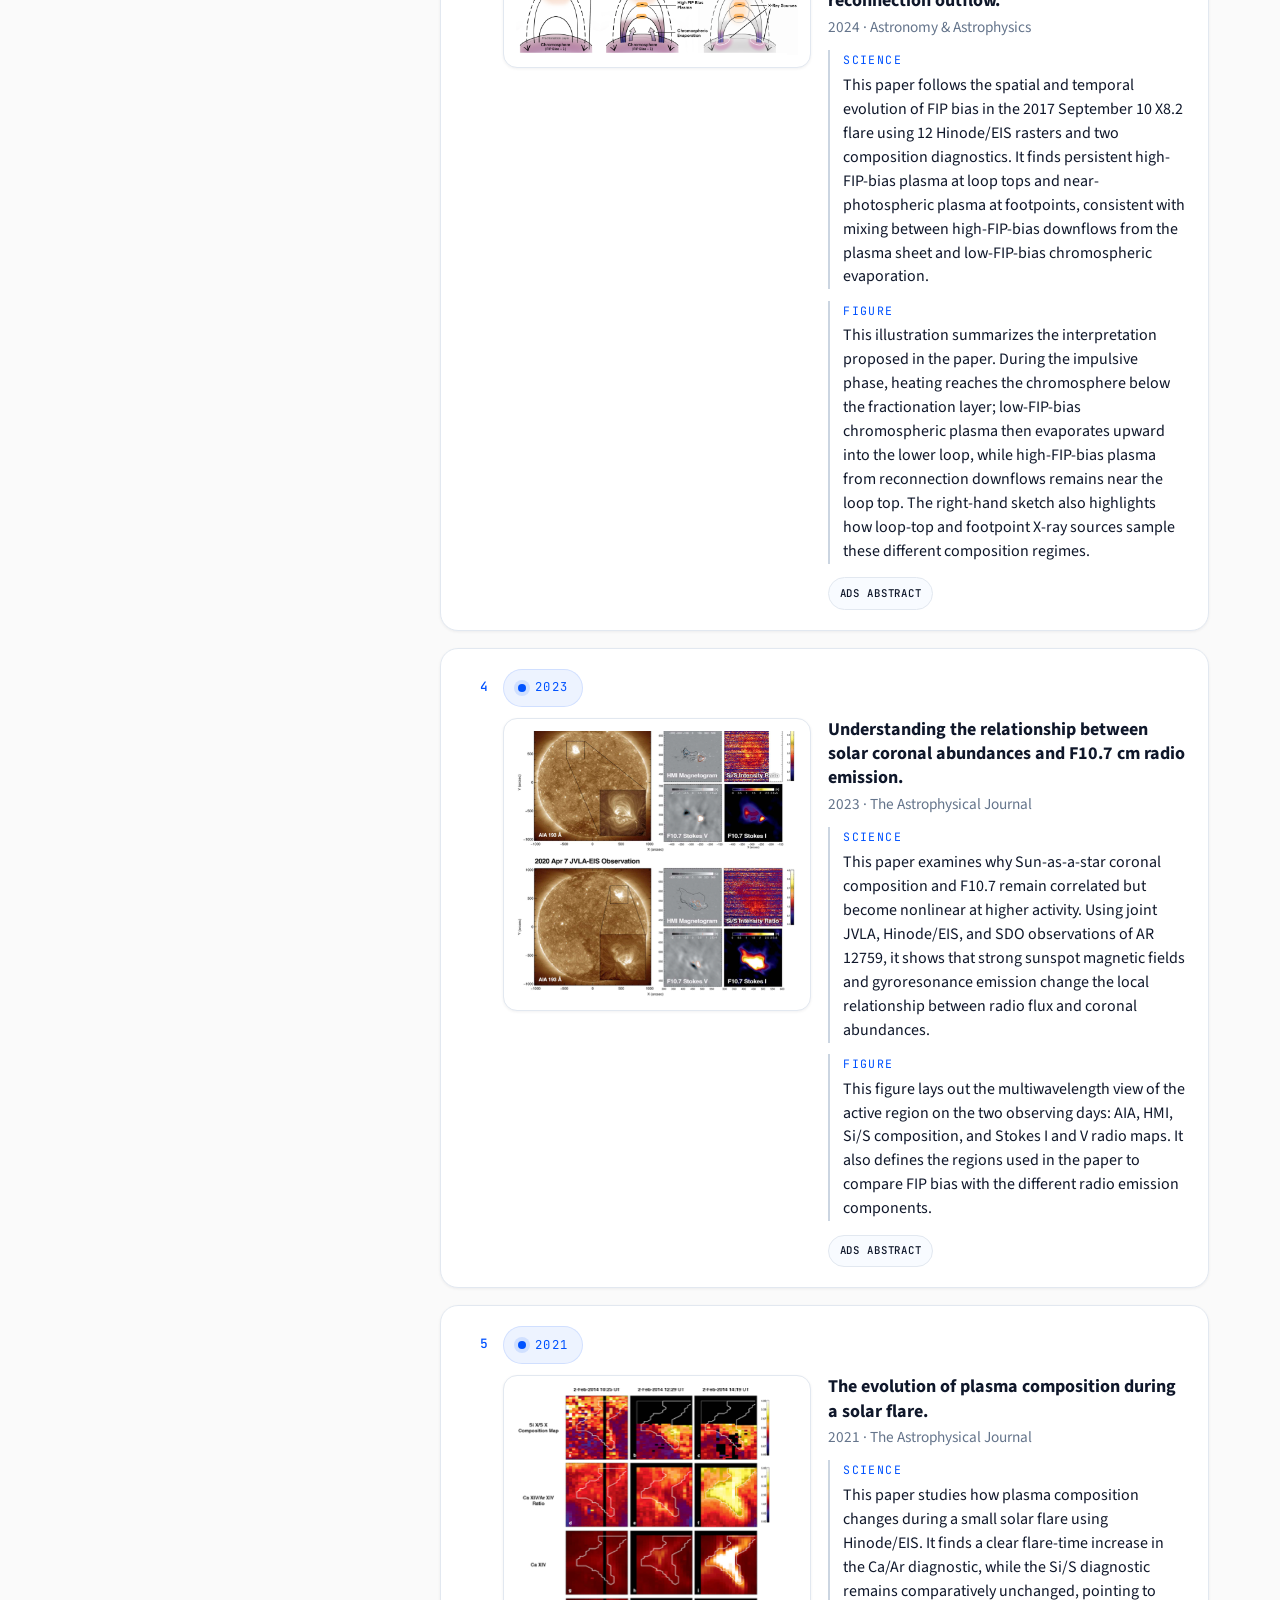
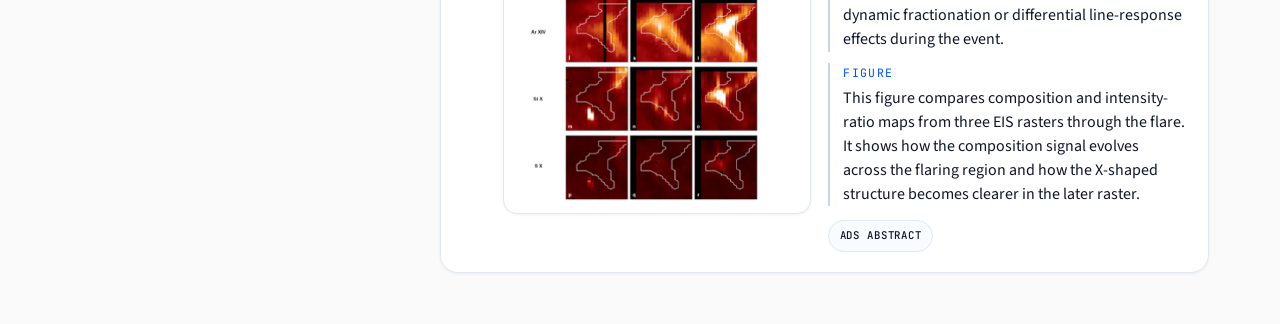
==== commit 416afd9e: "Add shared page navigation transitions" ====
--- a/figures.html
+++ b/figures.html
@@ -494,6 +494,7 @@
       </section>
       </div>
     </main>
+    <script src="./page-transition.js"></script>
     <script src="./cursor-satellite.js"></script>
   </body>
 </html>
--- a/style.css
+++ b/style.css
@@ -26,6 +26,7 @@
   --motion-base: 240ms;
   --motion-slow: 320ms;
   --ease-standard: cubic-bezier(0.16, 1, 0.3, 1);
+  --rail-sticky-offset: 6.5rem;
 }
 
 *,
@@ -217,9 +218,67 @@
   padding: 2rem 0 3rem;
 }
 
+.site-header__inner,
+.rail-column,
+.page-layout > .profile-card,
+.page-layout > .content-column,
+.simple-page {
+  opacity: 0;
+  filter: blur(6px);
+  will-change: opacity, transform, filter;
+  animation: page-shell-enter 420ms var(--ease-standard) both;
+}
+
+.site-header__inner {
+  animation-duration: 300ms;
+}
+
+.rail-column,
+.page-layout > .profile-card {
+  animation-delay: 40ms;
+}
+
+.page-layout > .content-column,
+.simple-page {
+  animation-delay: 90ms;
+}
+
+body.is-leaving {
+  overflow: hidden;
+}
+
+body.is-leaving .site-header__inner,
+body.is-leaving .rail-column,
+body.is-leaving .page-layout > .profile-card,
+body.is-leaving .page-layout > .content-column,
+body.is-leaving .simple-page {
+  animation: none;
+  opacity: 0;
+  filter: blur(6px);
+  transition:
+    opacity var(--motion-fast) var(--ease-standard),
+    transform var(--motion-base) var(--ease-standard),
+    filter var(--motion-base) var(--ease-standard);
+  pointer-events: none;
+}
+
+body.is-leaving .site-header__inner {
+  transform: translate3d(0, -0.22rem, 0);
+}
+
+body.is-leaving .rail-column,
+body.is-leaving .page-layout > .profile-card {
+  transform: translate3d(0, 0.55rem, 0);
+}
+
+body.is-leaving .page-layout > .content-column,
+body.is-leaving .simple-page {
+  transform: translate3d(0, 0.8rem, 0);
+}
+
 .rail-column {
   position: sticky;
-  top: 5.9rem;
+  top: var(--rail-sticky-offset);
   display: grid;
   gap: 0.95rem;
   align-self: start;
@@ -355,7 +414,7 @@
 }
 
 .cursor-satellite[data-raster-mode="iris"] .cursor-satellite__raster {
-  width: 3.24rem;
+  width: 3.58rem;
   left: calc(100% + 0.28rem);
 }
 
@@ -438,7 +497,7 @@
 
 .profile-card {
   position: sticky;
-  top: 5.9rem;
+  top: var(--rail-sticky-offset);
   background: var(--surface);
   border: 1px solid rgba(0, 82, 255, 0.22);
   border-radius: var(--radius-lg);
@@ -448,7 +507,6 @@
   padding: 1.8rem 1.25rem 1.25rem;
   overflow: visible;
   transition:
-    transform var(--motion-fast) ease,
     box-shadow var(--motion-base) var(--ease-standard),
     border-color var(--motion-fast) ease;
 }
@@ -466,7 +524,6 @@
 }
 
 .profile-card:hover {
-  transform: translateY(-1px);
   border-color: rgba(0, 82, 255, 0.28);
   box-shadow:
     0 14px 28px rgba(0, 82, 255, 0.1),
@@ -489,13 +546,10 @@
   right: 1rem;
   margin-bottom: 0;
   box-shadow: 0 8px 18px rgba(0, 82, 255, 0.16);
-  transition:
-    transform var(--motion-fast) ease,
-    box-shadow var(--motion-fast) ease;
+  transition: box-shadow var(--motion-fast) ease;
 }
 
 .profile-card:hover .profile-card__tag {
-  transform: translateY(-1px);
   box-shadow: 0 10px 22px rgba(0, 82, 255, 0.18);
 }
 
@@ -1028,7 +1082,7 @@
 }
 
 .about-sun-easter-egg[data-raster-mode="iris"] .about-sun-easter-egg__raster {
-  width: 2.58rem;
+  width: 2.9rem;
 }
 
 .about-sun-easter-egg[data-raster-mode="iris"] .about-sun-easter-egg__viewport {
@@ -1508,6 +1562,20 @@
     box-shadow:
       0 0 0 4px rgba(255, 255, 255, 0.16),
       0 0 0 0.55rem rgba(255, 255, 255, 0);
+  }
+}
+
+@keyframes page-shell-enter {
+  0% {
+    opacity: 0;
+    transform: translate3d(0, 0.95rem, 0);
+    filter: blur(6px);
+  }
+
+  100% {
+    opacity: 1;
+    transform: translate3d(0, 0, 0);
+    filter: blur(0);
   }
 }
 
@@ -2696,7 +2764,7 @@
   }
 
   .about-sun-easter-egg[data-raster-mode="iris"] .about-sun-easter-egg__raster {
-    width: 3.88rem;
+    width: 4.28rem;
   }
 
   .about-sun-easter-egg__raster::before {
@@ -2756,7 +2824,7 @@
   }
 
   .about-sun-easter-egg[data-raster-mode="iris"] .about-sun-easter-egg__raster {
-    width: 3.92rem;
+    width: 4.32rem;
   }
 
   .intro-grid,
@@ -2827,6 +2895,18 @@
 @media (prefers-reduced-motion: reduce) {
   html {
     scroll-behavior: auto;
+  }
+
+  .site-header__inner,
+  .rail-column,
+  .page-layout > .profile-card,
+  .page-layout > .content-column,
+  .simple-page {
+    animation: none;
+    opacity: 1;
+    filter: none;
+    transform: none;
+    will-change: auto;
   }
 
   .about-header__sun {
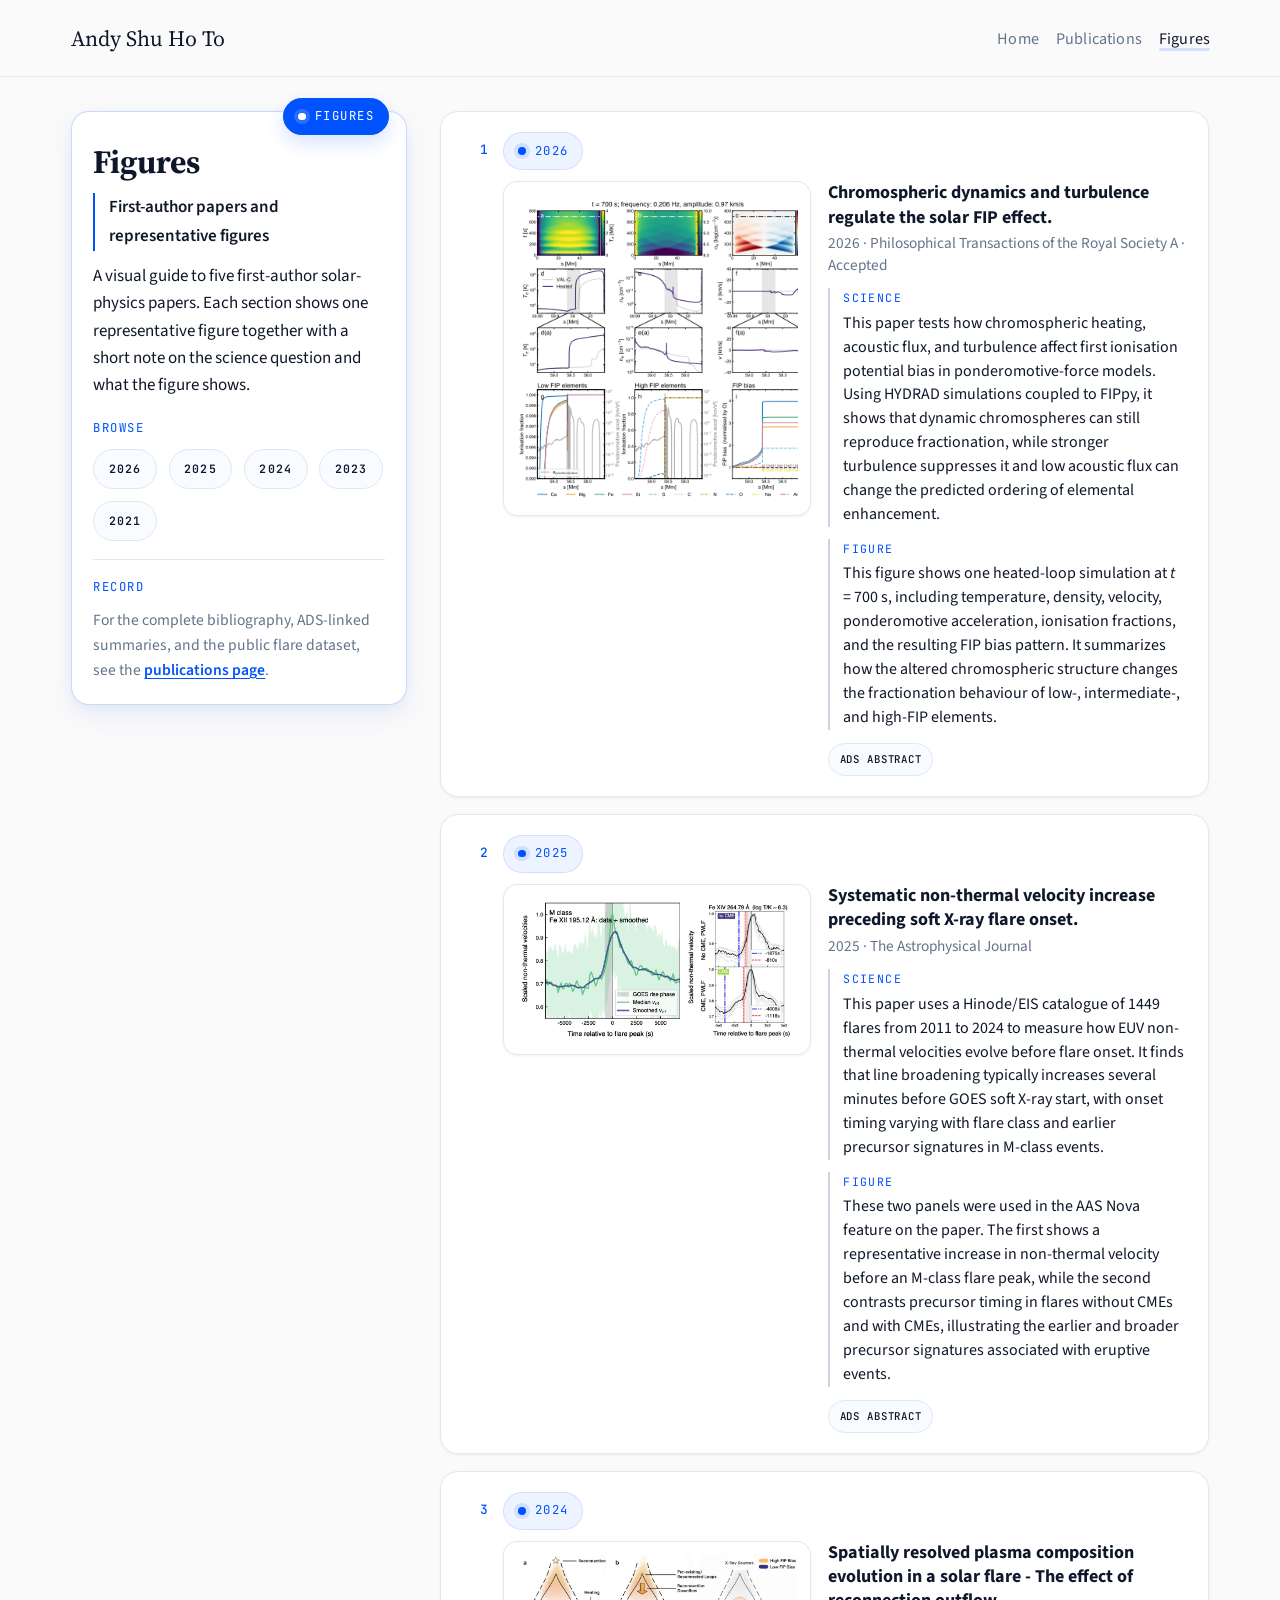
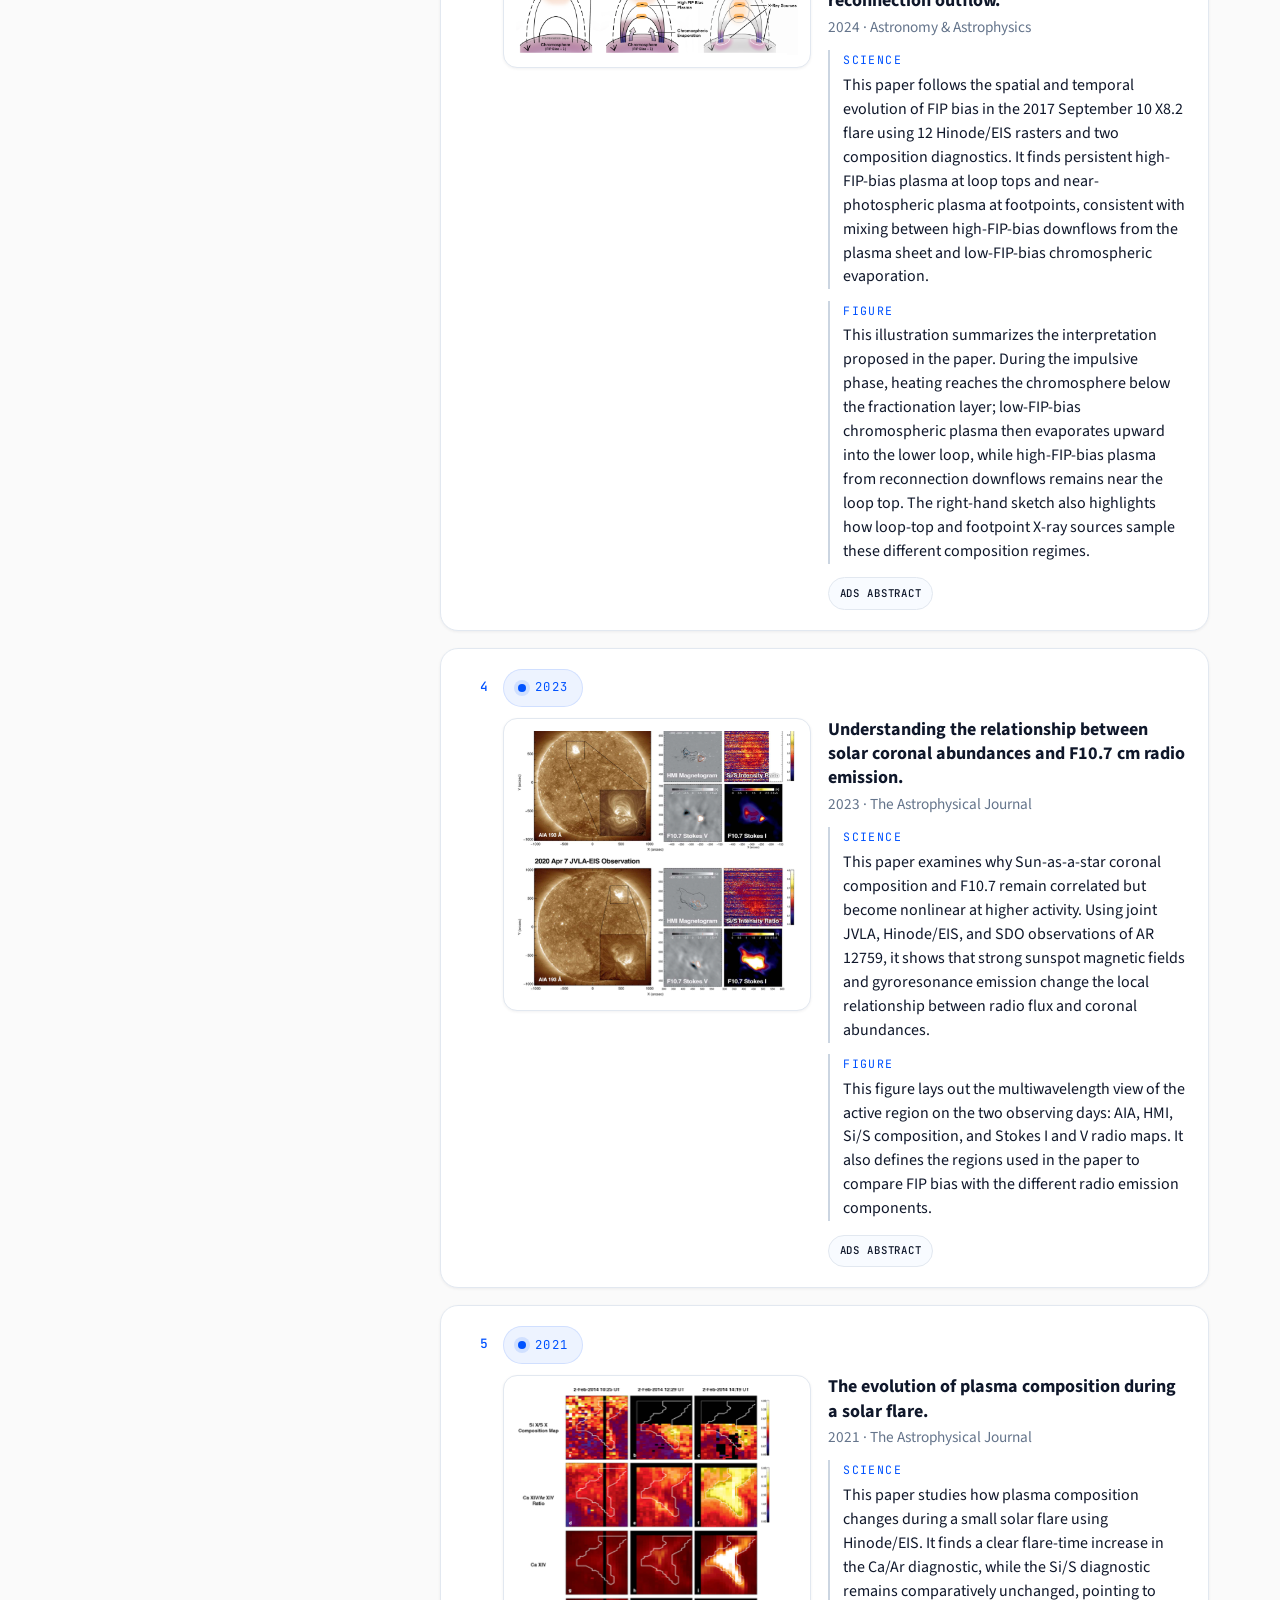
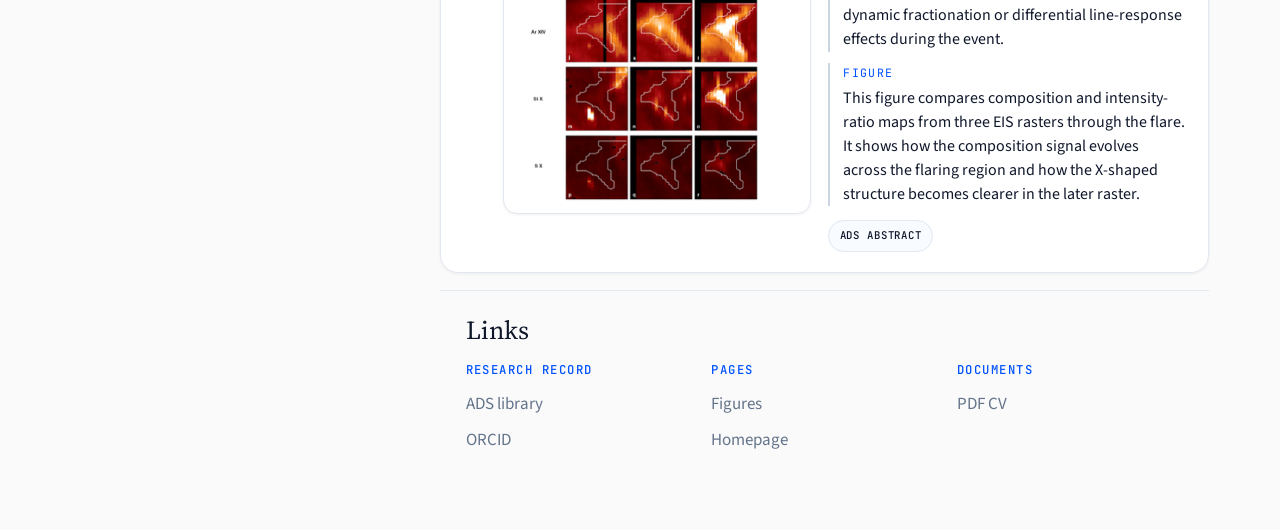
==== commit 97439429: "Add footer links to figures page" ====
--- a/figures.html
+++ b/figures.html
@@ -492,6 +492,48 @@
           </div>
         </div>
       </section>
+
+        <section class="content-section content-section--footer" id="links">
+          <h2>Links</h2>
+          <div class="link-footer">
+            <div class="link-footer__group">
+              <h3>Research record</h3>
+              <ul class="link-footer__list">
+                <li>
+                  <a
+                    href="https://ui.adsabs.harvard.edu/user/libraries/9ZO21vKyRQqj28TcnHH9GQ"
+                    target="_blank"
+                    rel="noreferrer noopener"
+                    >ADS library</a
+                  >
+                </li>
+                <li>
+                  <a
+                    href="https://orcid.org/0000-0003-0774-9084"
+                    target="_blank"
+                    rel="noreferrer noopener"
+                    >ORCID</a
+                  >
+                </li>
+              </ul>
+            </div>
+            <div class="link-footer__group">
+              <h3>Pages</h3>
+              <ul class="link-footer__list">
+                <li><a href="./figures.html">Figures</a></li>
+                <li><a href="./">Homepage</a></li>
+              </ul>
+            </div>
+            <div class="link-footer__group">
+              <h3>Documents</h3>
+              <ul class="link-footer__list">
+                <li>
+                  <a href="./documents/andy-shu-ho-to-cv.pdf" download>PDF CV</a>
+                </li>
+              </ul>
+            </div>
+          </div>
+        </section>
       </div>
     </main>
     <script src="./page-transition.js"></script>
--- a/style.css
+++ b/style.css
@@ -223,8 +223,8 @@
 .page-layout > .profile-card,
 .page-layout > .content-column,
 .simple-page {
-  opacity: 0;
-  filter: blur(6px);
+  opacity: 0.2;
+  filter: blur(5px);
   will-change: opacity, transform, filter;
   animation: page-shell-enter 420ms var(--ease-standard) both;
 }
@@ -253,8 +253,8 @@
 body.is-leaving .page-layout > .content-column,
 body.is-leaving .simple-page {
   animation: none;
-  opacity: 0;
-  filter: blur(6px);
+  opacity: 0.22;
+  filter: blur(4px);
   transition:
     opacity var(--motion-fast) var(--ease-standard),
     transform var(--motion-base) var(--ease-standard),
@@ -1567,9 +1567,9 @@
 
 @keyframes page-shell-enter {
   0% {
-    opacity: 0;
+    opacity: 0.2;
     transform: translate3d(0, 0.95rem, 0);
-    filter: blur(6px);
+    filter: blur(5px);
   }
 
   100% {
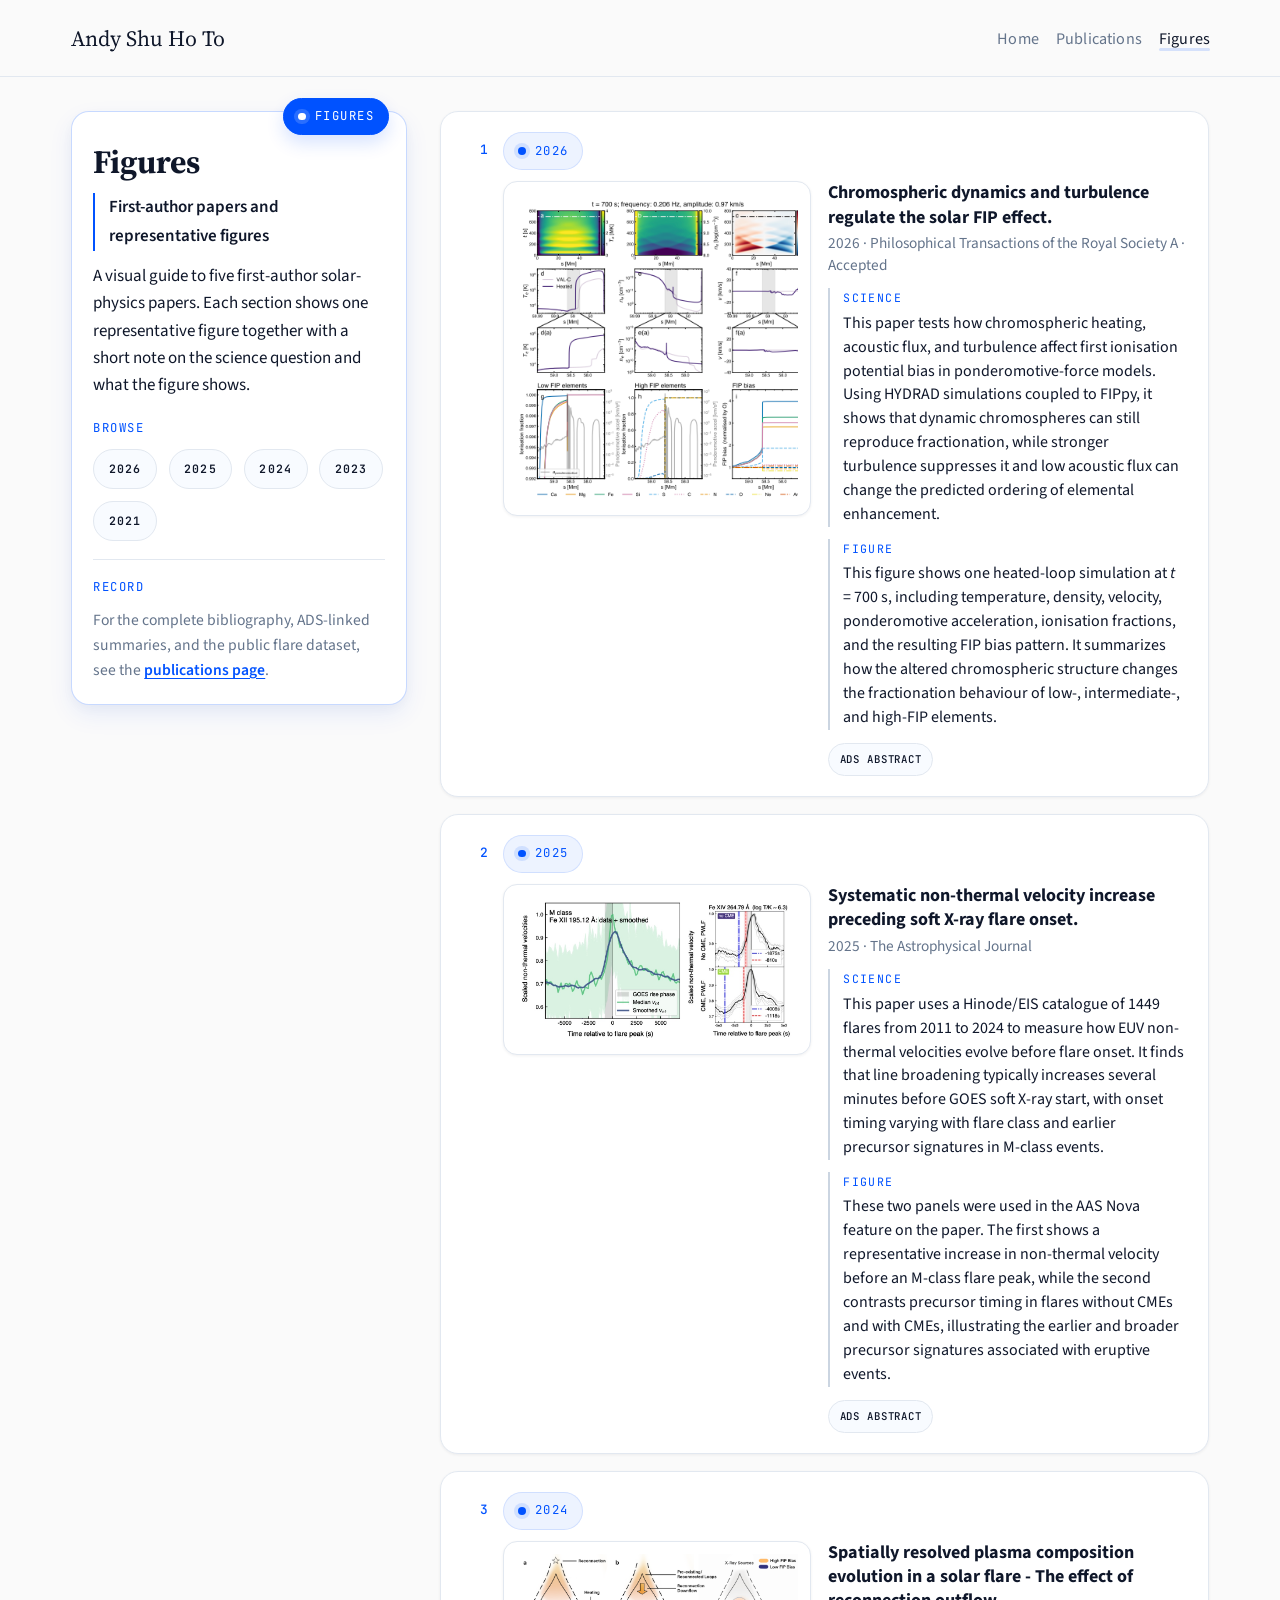
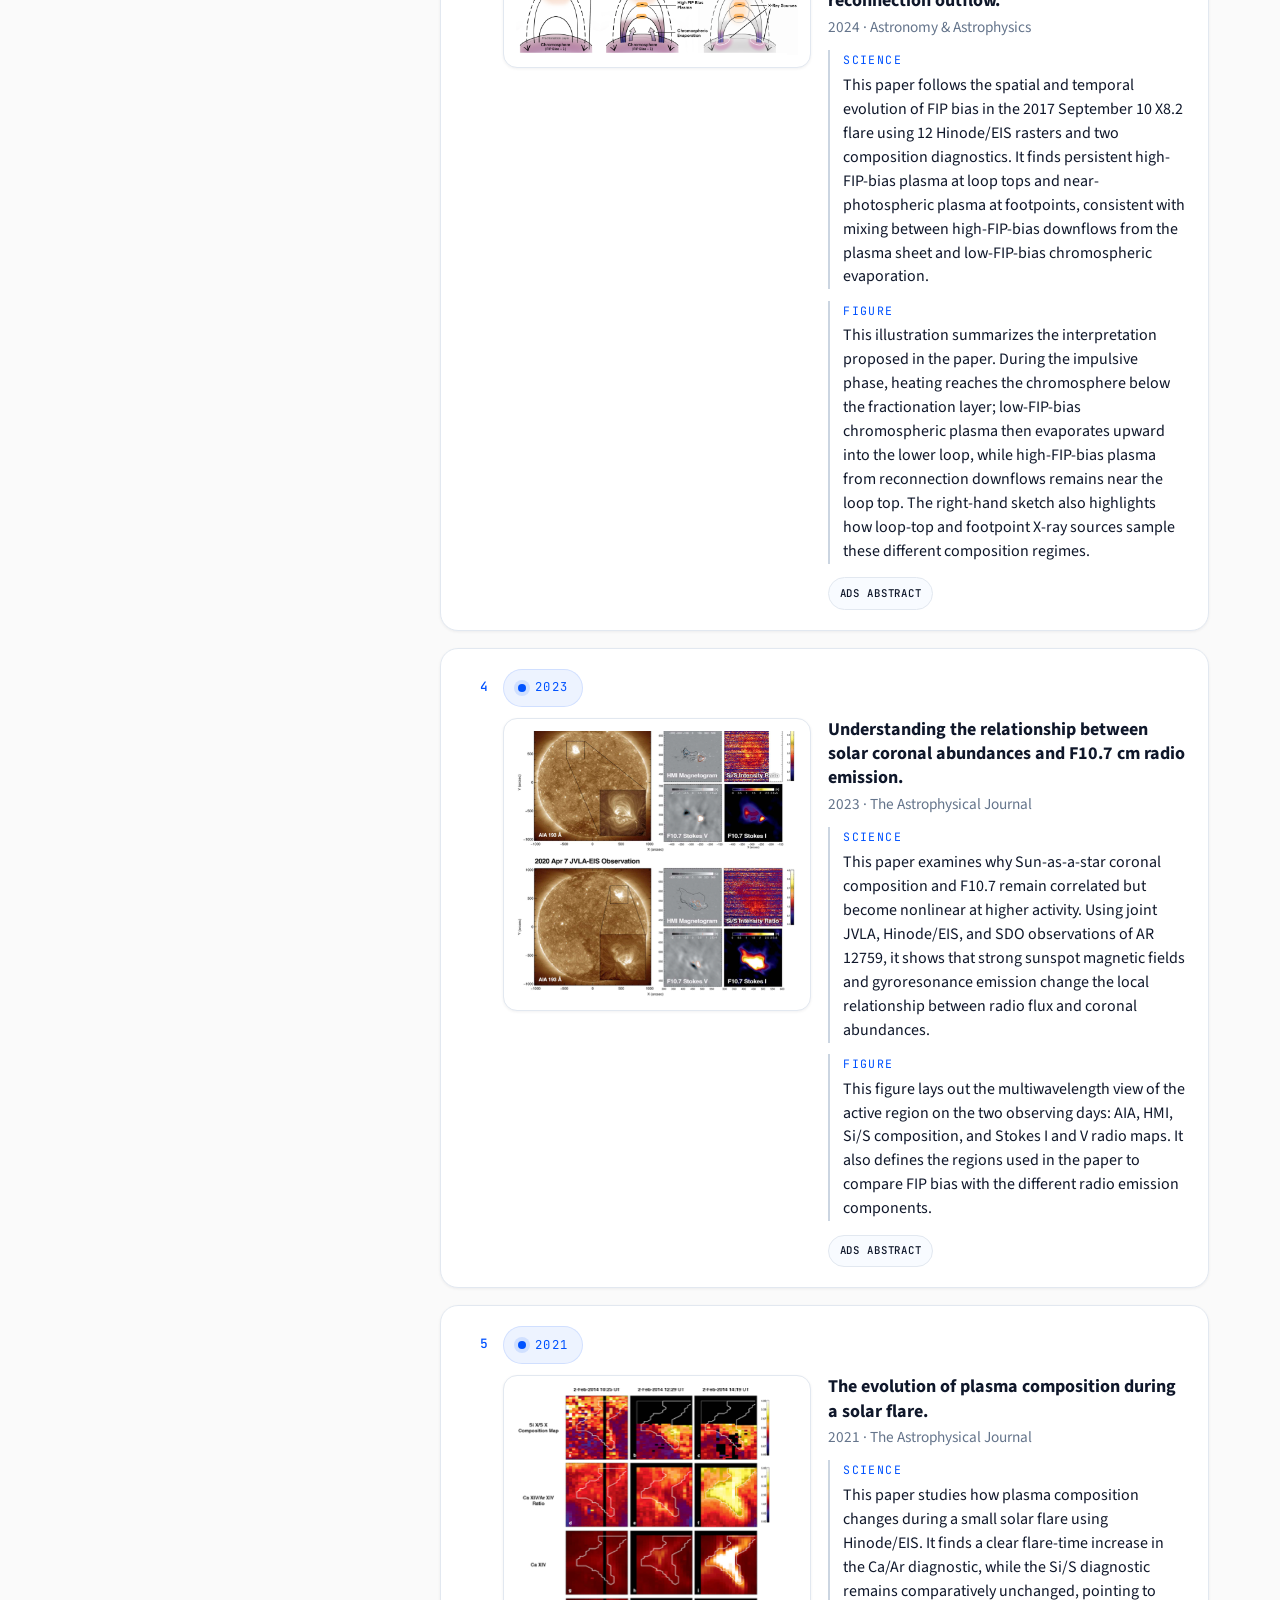
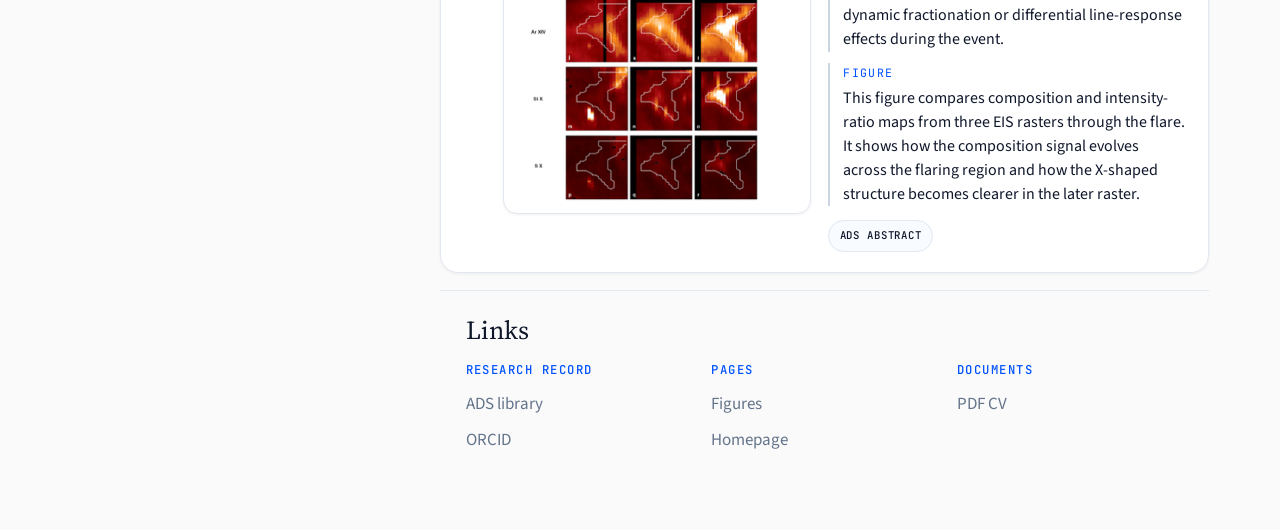
==== commit 305c829e: "Fix favicon aspect ratio (square sun icon)" ====
--- a/figures.html
+++ b/figures.html
@@ -14,12 +14,15 @@
     <link
       rel="icon"
       type="image/png"
-      href="./images/decorations/about-sun.png"
-    />
-    <link rel="apple-touch-icon" href="./images/decorations/about-sun.png" />
+      href="./images/decorations/favicon-sun.png"
+    />
+    <link
+      rel="apple-touch-icon"
+      href="./images/decorations/favicon-sun.png"
+    />
     <link
       rel="canonical"
-      href="https://andyto1234.github.io/andyto.uk/figures.html"
+      href="https://andyto1234.github.io/figures.html"
     />
     <meta
       property="og:title"
@@ -32,12 +35,12 @@
     <meta property="og:type" content="website" />
     <meta
       property="og:url"
-      content="https://andyto1234.github.io/andyto.uk/figures.html"
+      content="https://andyto1234.github.io/figures.html"
     />
     <meta property="og:site_name" content="Andy Shu Ho To" />
     <meta
       property="og:image"
-      content="https://andyto1234.github.io/andyto.uk/images/figures/to-2024-downflow-illustration.png"
+      content="https://andyto1234.github.io/images/figures/to-2024-downflow-illustration.png"
     />
     <meta
       property="og:image:alt"
@@ -54,7 +57,7 @@
     />
     <meta
       name="twitter:image"
-      content="https://andyto1234.github.io/andyto.uk/images/figures/to-2024-downflow-illustration.png"
+      content="https://andyto1234.github.io/images/figures/to-2024-downflow-illustration.png"
     />
     <meta
       name="twitter:image:alt"
@@ -73,18 +76,18 @@
         "@graph": [
           {
             "@type": "CollectionPage",
-            "@id": "https://andyto1234.github.io/andyto.uk/figures.html#webpage",
+            "@id": "https://andyto1234.github.io/figures.html#webpage",
             "name": "Solar Physics Figures from First-Author Papers | Andy Shu Ho To",
-            "url": "https://andyto1234.github.io/andyto.uk/figures.html",
+            "url": "https://andyto1234.github.io/figures.html",
             "description": "A visual guide to five first-author solar-physics papers with representative figures and short explanations of the science.",
             "isPartOf": {
-              "@id": "https://andyto1234.github.io/andyto.uk/#website"
+              "@id": "https://andyto1234.github.io/#website"
             },
             "about": {
               "@type": "Person",
-              "@id": "https://andyto1234.github.io/andyto.uk/#person",
+              "@id": "https://andyto1234.github.io/#person",
               "name": "Andy Shu Ho To",
-              "url": "https://andyto1234.github.io/andyto.uk/",
+              "url": "https://andyto1234.github.io/",
               "sameAs": [
                 "https://orcid.org/0000-0003-0774-9084",
                 "https://ui.adsabs.harvard.edu/user/libraries/9ZO21vKyRQqj28TcnHH9GQ"
@@ -145,19 +148,19 @@
           },
           {
             "@type": "BreadcrumbList",
-            "@id": "https://andyto1234.github.io/andyto.uk/figures.html#breadcrumb",
+            "@id": "https://andyto1234.github.io/figures.html#breadcrumb",
             "itemListElement": [
               {
                 "@type": "ListItem",
                 "position": 1,
                 "name": "Home",
-                "item": "https://andyto1234.github.io/andyto.uk/"
+                "item": "https://andyto1234.github.io/"
               },
               {
                 "@type": "ListItem",
                 "position": 2,
                 "name": "Figures",
-                "item": "https://andyto1234.github.io/andyto.uk/figures.html"
+                "item": "https://andyto1234.github.io/figures.html"
               }
             ]
           }
--- a/style.css
+++ b/style.css
@@ -1937,6 +1937,12 @@
   text-transform: uppercase;
 }
 
+.publication-card__abstract-inner p:not(.publication-card__abstract-label) {
+  font-size: 0.865rem;
+  line-height: 1.44;
+  color: var(--muted);
+}
+
 .publication-card--bibliography {
   padding: 0;
 }
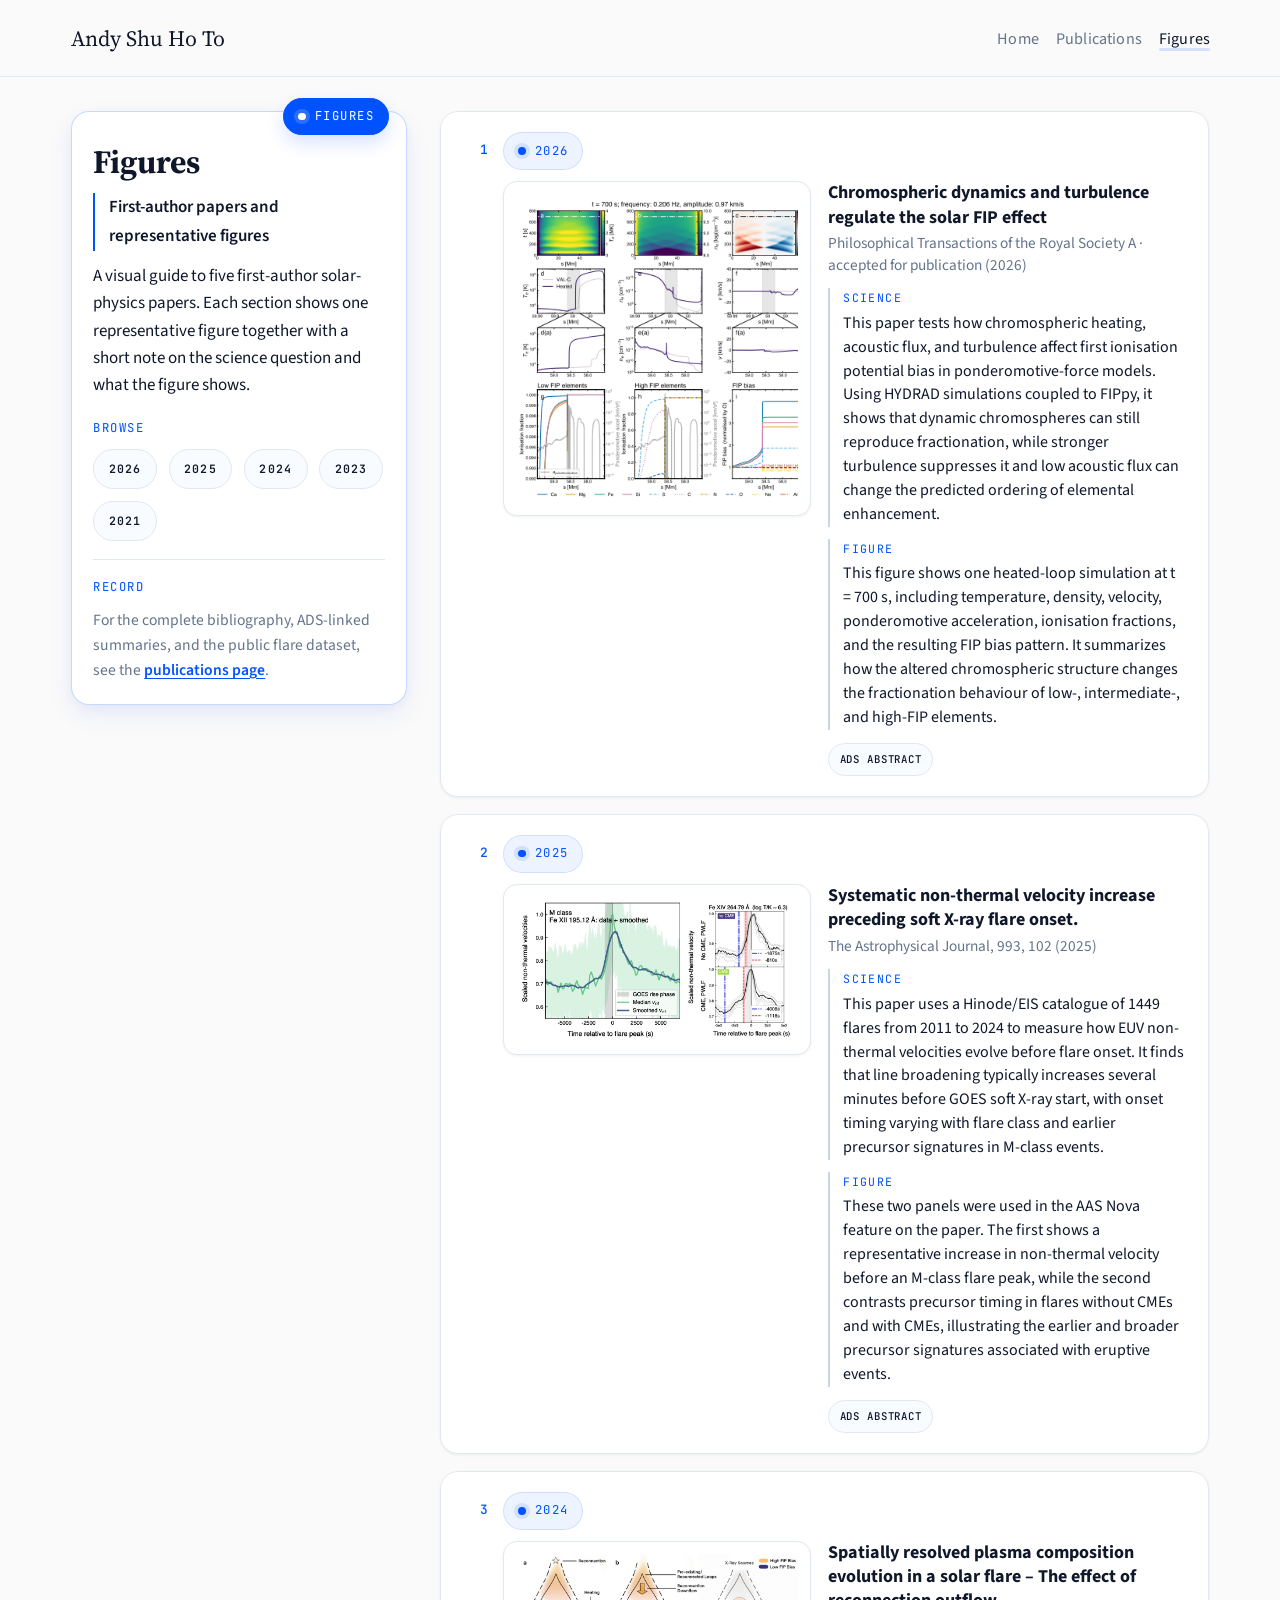
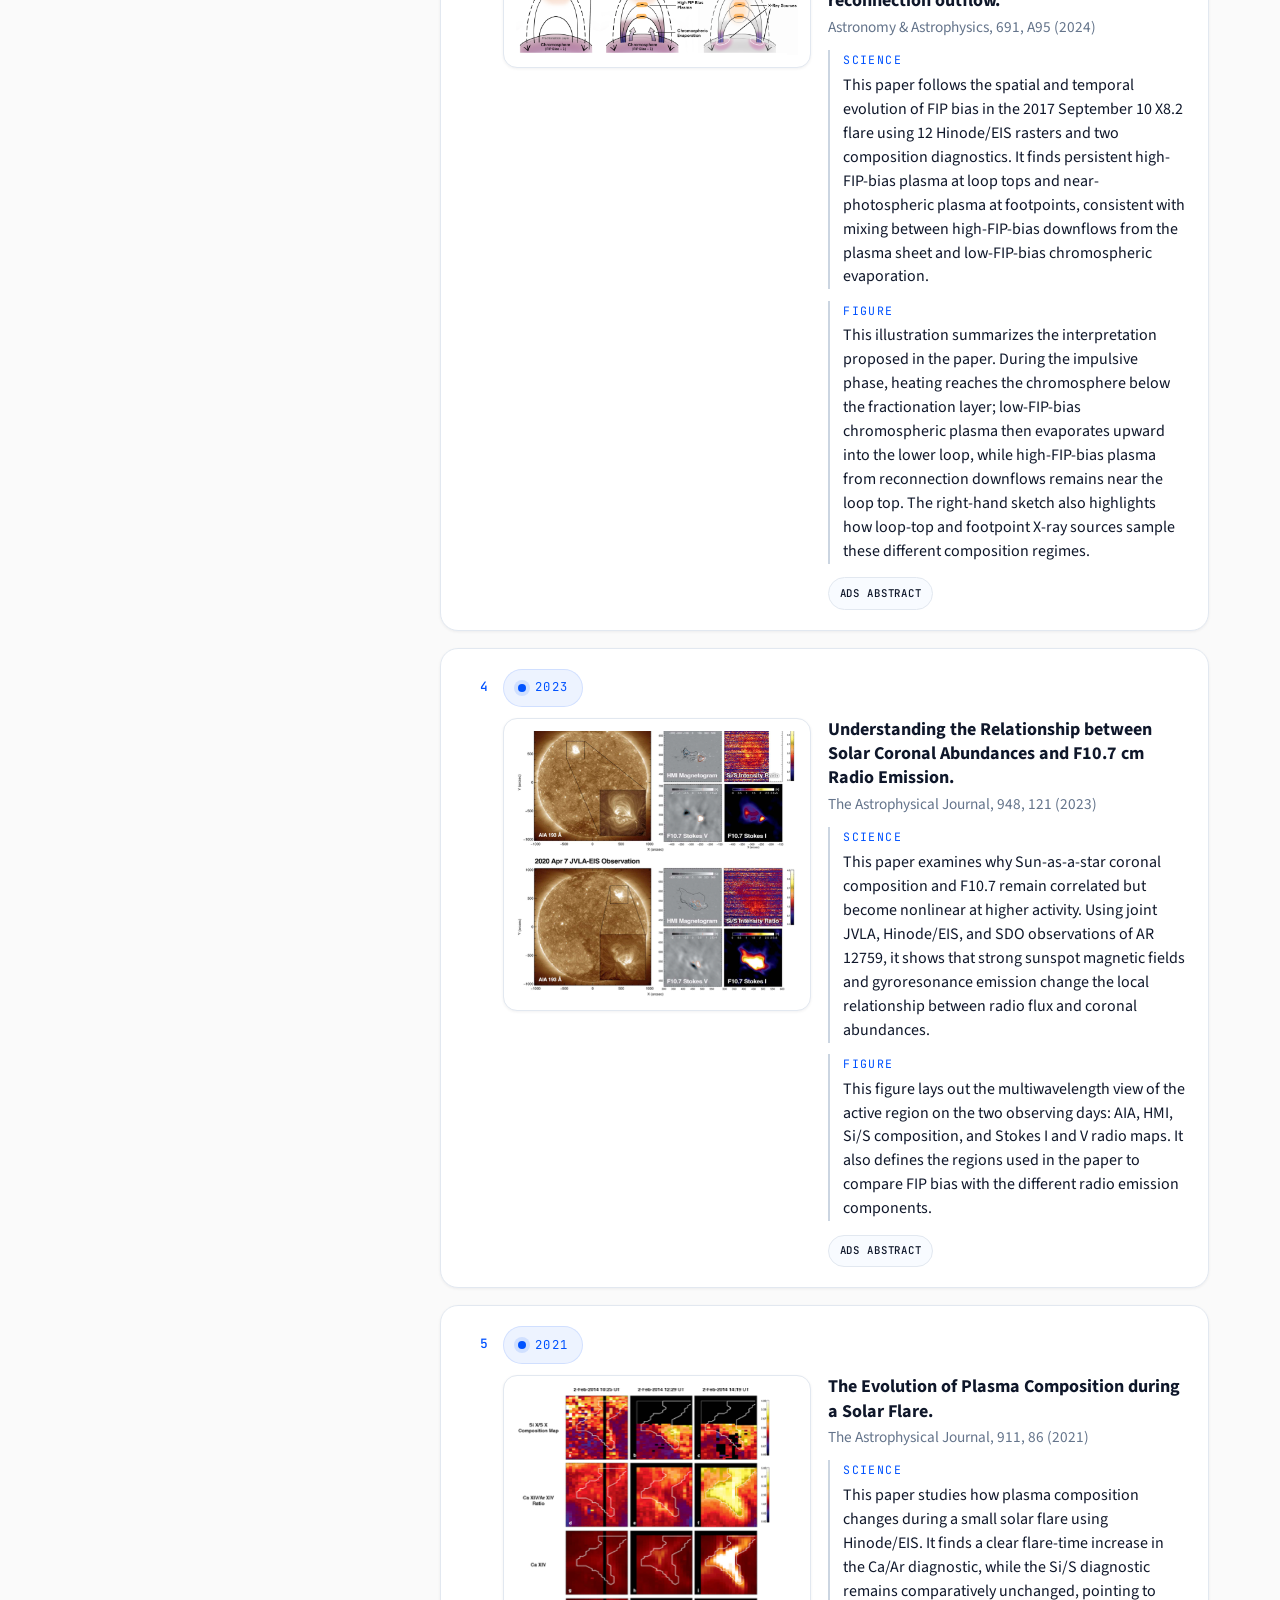
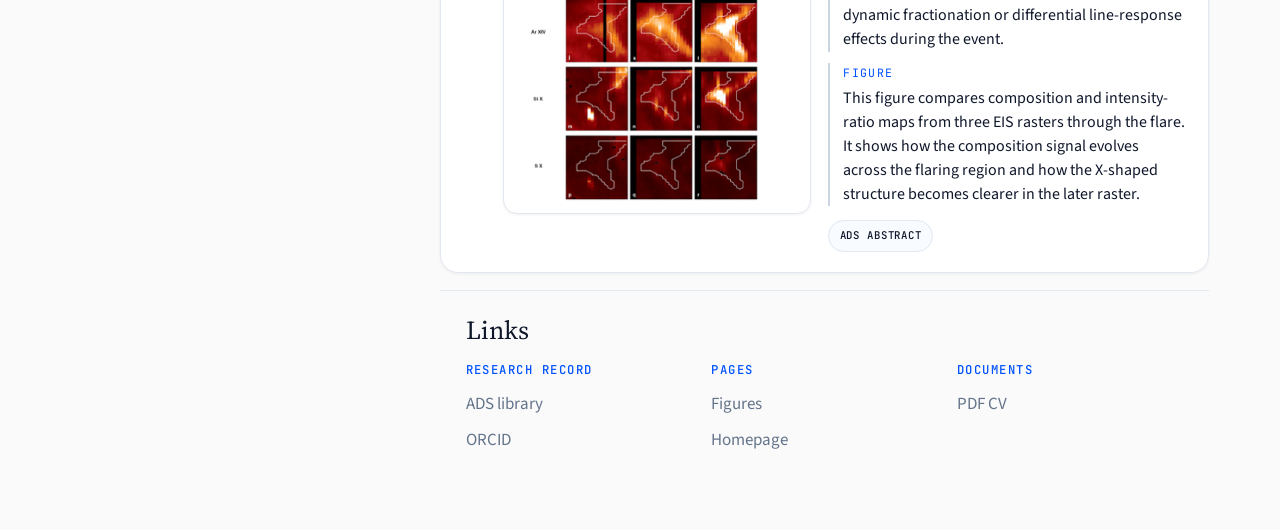
==== commit 2488e894: "Improve SEO signals and add automated site refresh" ====
--- a/figures.html
+++ b/figures.html
@@ -1,76 +1,35 @@
 <!DOCTYPE html>
 <html lang="en">
-  <head>
-    <meta charset="UTF-8" />
-    <meta name="viewport" content="width=device-width, initial-scale=1.0" />
-    <title>Solar Physics Figures from First-Author Papers | Andy Shu Ho To</title>
-    <meta
-      name="description"
-      content="A visual guide to five first-author solar-physics papers by Andy Shu Ho To, with representative figures, flare and composition results, and short explanations of the science."
-    />
-    <meta name="author" content="Andy Shu Ho To" />
-    <meta name="robots" content="index, follow" />
-    <meta name="theme-color" content="#fafafa" />
-    <link
-      rel="icon"
-      type="image/png"
-      href="./images/decorations/favicon-sun.png"
-    />
-    <link
-      rel="apple-touch-icon"
-      href="./images/decorations/favicon-sun.png"
-    />
-    <link
-      rel="canonical"
-      href="https://andyto1234.github.io/figures.html"
-    />
-    <meta
-      property="og:title"
-      content="Solar Physics Figures from First-Author Papers | Andy Shu Ho To"
-    />
-    <meta
-      property="og:description"
-      content="Representative solar-physics figures from five first-author papers, with short notes on the science and what each image shows."
-    />
-    <meta property="og:type" content="website" />
-    <meta
-      property="og:url"
-      content="https://andyto1234.github.io/figures.html"
-    />
-    <meta property="og:site_name" content="Andy Shu Ho To" />
-    <meta
-      property="og:image"
-      content="https://andyto1234.github.io/images/figures/to-2024-downflow-illustration.png"
-    />
-    <meta
-      property="og:image:alt"
-      content="Illustration of high- and low-FIP-bias plasma in flare loops shown on the figures page."
-    />
-    <meta name="twitter:card" content="summary_large_image" />
-    <meta
-      name="twitter:title"
-      content="Solar Physics Figures from First-Author Papers | Andy Shu Ho To"
-    />
-    <meta
-      name="twitter:description"
-      content="Representative solar-physics figures from five first-author papers, with short notes on the result and the figure."
-    />
-    <meta
-      name="twitter:image"
-      content="https://andyto1234.github.io/images/figures/to-2024-downflow-illustration.png"
-    />
-    <meta
-      name="twitter:image:alt"
-      content="Illustration of high- and low-FIP-bias plasma in flare loops shown on the figures page."
-    />
-    <link rel="preconnect" href="https://fonts.googleapis.com" />
-    <link rel="preconnect" href="https://fonts.gstatic.com" crossorigin />
-    <link
-      href="https://fonts.googleapis.com/css2?family=JetBrains+Mono:wght@500&family=Source+Sans+3:wght@400;600;700&family=Source+Serif+4:wght@400;600&display=swap"
-      rel="stylesheet"
-    />
-    <link rel="stylesheet" href="./style.css" />
-    <script type="application/ld+json">
+<head>
+<meta charset="utf-8"/>
+<meta content="width=device-width, initial-scale=1.0" name="viewport"/>
+<title>Solar Physics Figures from First-Author Papers | Andy Shu Ho To (Andy To)</title>
+<meta content="A visual guide to five first-author solar-physics papers by Andy Shu Ho To, also listed as Andy To, with representative figures and short explanations of the science." name="description"/>
+<meta content="Andy Shu Ho To" name="author"/>
+<meta content="index, follow, max-image-preview:large" name="robots"/>
+<meta content="index, follow, max-image-preview:large" name="googlebot"/>
+<meta content="Andy Shu Ho To, Andy To, solar physics figures, EUV spectroscopy, solar flares, plasma composition, ESTEC" name="keywords"/>
+<meta content="#fafafa" name="theme-color"/>
+<link href="./images/decorations/favicon-sun.png" rel="icon" type="image/png"/>
+<link href="./images/decorations/favicon-sun.png" rel="apple-touch-icon"/>
+<link href="https://andyto1234.github.io/figures.html" rel="canonical"/>
+<meta content="Solar Physics Figures from First-Author Papers | Andy Shu Ho To (Andy To)" property="og:title"/>
+<meta content="Representative solar-physics figures from five first-author papers, with short notes on the science and what each image shows." property="og:description"/>
+<meta content="website" property="og:type"/>
+<meta content="https://andyto1234.github.io/figures.html" property="og:url"/>
+<meta content="Andy Shu Ho To" property="og:site_name"/>
+<meta content="https://andyto1234.github.io/images/figures/to-2024-downflow-illustration.png" property="og:image"/>
+<meta content="Illustration of high- and low-FIP-bias plasma in flare loops shown on the figures page." property="og:image:alt"/>
+<meta content="summary_large_image" name="twitter:card"/>
+<meta content="Solar Physics Figures from First-Author Papers | Andy Shu Ho To (Andy To)" name="twitter:title"/>
+<meta content="Representative solar-physics figures from five first-author papers, with short notes on the result and the figure." name="twitter:description"/>
+<meta content="https://andyto1234.github.io/images/figures/to-2024-downflow-illustration.png" name="twitter:image"/>
+<meta content="Illustration of high- and low-FIP-bias plasma in flare loops shown on the figures page." name="twitter:image:alt"/>
+<link href="https://fonts.googleapis.com" rel="preconnect"/>
+<link crossorigin="" href="https://fonts.gstatic.com" rel="preconnect"/>
+<link href="https://fonts.googleapis.com/css2?family=JetBrains+Mono:wght@500&amp;family=Source+Sans+3:wght@400;600;700&amp;family=Source+Serif+4:wght@400;600&amp;display=swap" rel="stylesheet"/>
+<link href="./style.css" rel="stylesheet"/>
+<script type="application/ld+json">
       {
         "@context": "https://schema.org",
         "@graph": [
@@ -87,6 +46,11 @@
               "@type": "Person",
               "@id": "https://andyto1234.github.io/#person",
               "name": "Andy Shu Ho To",
+              "alternateName": [
+                "Andy To",
+                "Andy S. H. To",
+                "Andy SH To"
+              ],
               "url": "https://andyto1234.github.io/",
               "sameAs": [
                 "https://orcid.org/0000-0003-0774-9084",
@@ -167,379 +131,205 @@
         ]
       }
     </script>
-  </head>
-  <body>
-    <a class="skip-link" href="#main-content">Skip to content</a>
-
-    <header class="site-header">
-      <div class="container site-header__inner">
-        <a class="site-title" href="./">Andy Shu Ho To</a>
-        <nav class="site-nav" aria-label="Primary">
-          <a href="./">Home</a>
-          <a href="./publications.html">Publications</a>
-          <a href="./figures.html" aria-current="page">Figures</a>
-        </nav>
-      </div>
-    </header>
-
-    <main id="main-content" class="container page-layout figure-page-layout">
-      <div class="rail-column">
-      <aside class="profile-card figure-rail">
-        <p class="section-tag section-tag--inverted profile-card__tag">
-          <span class="section-tag__dot" aria-hidden="true"></span>
-          <span>Figures</span>
-        </p>
-        <h1 class="profile-card__name figure-rail__title">Figures</h1>
-        <p class="profile-card__role figure-rail__role">
+</head>
+<body>
+<a class="skip-link" href="#main-content">Skip to content</a>
+<header class="site-header">
+<div class="container site-header__inner">
+<a class="site-title" href="./">Andy Shu Ho To</a>
+<nav aria-label="Primary" class="site-nav">
+<a href="./">Home</a>
+<a href="./publications.html">Publications</a>
+<a aria-current="page" href="./figures.html">Figures</a>
+</nav>
+</div>
+</header>
+<main class="container page-layout figure-page-layout" id="main-content">
+<div class="rail-column">
+<aside class="profile-card figure-rail">
+<p class="section-tag section-tag--inverted profile-card__tag">
+<span aria-hidden="true" class="section-tag__dot"></span>
+<span>Figures</span>
+</p>
+<h1 class="profile-card__name figure-rail__title">Figures</h1>
+<p class="profile-card__role figure-rail__role">
           First-author papers and representative figures
         </p>
-        <p class="figure-rail__summary">
+<p class="figure-rail__summary">
           A visual guide to five first-author solar-physics papers. Each
           section shows one representative figure together with a short note on
           the science question and what the figure shows.
         </p>
-        <div class="figure-rail__block">
-          <p class="figure-rail__label">Browse</p>
-          <ul class="figure-index figure-index--rail">
-            <li><a href="#paper-2026">2026</a></li>
-            <li><a href="#paper-2025">2025</a></li>
-            <li><a href="#paper-2024">2024</a></li>
-            <li><a href="#paper-2023">2023</a></li>
-            <li><a href="#paper-2021">2021</a></li>
-          </ul>
-        </div>
-        <div class="figure-rail__record">
-          <p class="figure-rail__label">Record</p>
-          <p class="figure-rail__note">
+<div class="figure-rail__block">
+<p class="figure-rail__label">Browse</p>
+<ul class="figure-index figure-index--rail">
+<li><a href="#paper-2026">2026</a></li>
+<li><a href="#paper-2025">2025</a></li>
+<li><a href="#paper-2024">2024</a></li>
+<li><a href="#paper-2023">2023</a></li>
+<li><a href="#paper-2021">2021</a></li>
+</ul>
+</div>
+<div class="figure-rail__record">
+<p class="figure-rail__label">Record</p>
+<p class="figure-rail__note">
             For the complete bibliography, ADS-linked summaries, and the public
             flare dataset, see the
             <a href="./publications.html">publications page</a>.
           </p>
-        </div>
-      </aside>
-      </div>
-
-      <div class="content-column">
-        <section class="content-section figure-showcase" id="paper-2026">
-        <p class="section-tag">
-          <span class="section-tag__dot" aria-hidden="true"></span>
-          <span>2026</span>
-        </p>
-        <div class="figure-showcase__grid">
-          <figure class="figure-showcase__media">
-            <img
-              src="./images/figures/to-2026-fip-simulation.png"
-              alt="Simulation panels showing temperature, density, velocity, ionisation fractions, and predicted FIP bias in a heated chromospheric loop."
-              width="362"
-              height="396"
-            />
-          </figure>
-          <div class="figure-showcase__body">
-            <div>
-              <h2>Chromospheric dynamics and turbulence regulate the solar FIP effect.</h2>
-              <p class="figure-showcase__meta">
-                2026 · Philosophical Transactions of the Royal Society A · Accepted
-              </p>
-            </div>
-            <div class="figure-showcase__text-block">
-              <p class="figure-showcase__label">Science</p>
-              <p>
-                This paper tests how chromospheric heating, acoustic flux, and
-                turbulence affect first ionisation potential bias in
-                ponderomotive-force models. Using HYDRAD simulations coupled to
-                FIPpy, it shows that dynamic chromospheres can still reproduce
-                fractionation, while stronger turbulence suppresses it and low
-                acoustic flux can change the predicted ordering of elemental
-                enhancement.
-              </p>
-            </div>
-            <div class="figure-showcase__text-block">
-              <p class="figure-showcase__label">Figure</p>
-              <p>
-                This figure shows one heated-loop simulation at
-                <em>t</em> = 700 s, including temperature, density, velocity,
-                ponderomotive acceleration, ionisation fractions, and the
-                resulting FIP bias pattern. It summarizes how the altered
-                chromospheric structure changes the fractionation behaviour of
-                low-, intermediate-, and high-FIP elements.
-              </p>
-            </div>
-            <div class="figure-showcase__links">
-              <a
-                href="https://ui.adsabs.harvard.edu/abs/2026arXiv260413174T/abstract"
-                target="_blank"
-                rel="noreferrer noopener"
-                >ADS abstract</a
-              >
-            </div>
-          </div>
-        </div>
-      </section>
-
-        <section class="content-section figure-showcase" id="paper-2025">
-        <p class="section-tag">
-          <span class="section-tag__dot" aria-hidden="true"></span>
-          <span>2025</span>
-        </p>
-        <div class="figure-showcase__grid">
-          <figure class="figure-showcase__media">
-            <img
-              src="./images/figures/to-2025-aas-highlight-panels.png"
-              alt="Combined highlight panels showing a pre-flare non-thermal-velocity increase and a comparison of confined and eruptive flare precursor timing."
-              width="1023"
-              height="528"
-            />
-          </figure>
-          <div class="figure-showcase__body">
-            <div>
-              <h2>Systematic non-thermal velocity increase preceding soft X-ray flare onset.</h2>
-              <p class="figure-showcase__meta">
-                2025 · The Astrophysical Journal
-              </p>
-            </div>
-            <div class="figure-showcase__text-block">
-              <p class="figure-showcase__label">Science</p>
-              <p>
-                This paper uses a Hinode/EIS catalogue of 1449 flares from 2011
-                to 2024 to measure how EUV non-thermal velocities evolve before
-                flare onset. It finds that line broadening typically increases
-                several minutes before GOES soft X-ray start, with onset timing
-                varying with flare class and earlier precursor signatures in
-                M-class events.
-              </p>
-            </div>
-            <div class="figure-showcase__text-block">
-              <p class="figure-showcase__label">Figure</p>
-              <p>
-                These two panels were used in the AAS Nova feature on the
-                paper. The first shows a representative increase in non-thermal
-                velocity before an M-class flare peak, while the second
-                contrasts precursor timing in flares without CMEs and with
-                CMEs, illustrating the earlier and broader precursor signatures
-                associated with eruptive events.
-              </p>
-            </div>
-            <div class="figure-showcase__links">
-              <a
-                href="https://ui.adsabs.harvard.edu/abs/2025ApJ...993..102T/abstract"
-                target="_blank"
-                rel="noreferrer noopener"
-                >ADS abstract</a
-              >
-            </div>
-          </div>
-        </div>
-      </section>
-
-        <section class="content-section figure-showcase" id="paper-2024">
-        <p class="section-tag">
-          <span class="section-tag__dot" aria-hidden="true"></span>
-          <span>2024</span>
-        </p>
-        <div class="figure-showcase__grid">
-          <figure class="figure-showcase__media">
-            <img
-              src="./images/figures/to-2024-downflow-illustration.png"
-              alt="Illustration of reconnection downflows, chromospheric evaporation, and high- and low-FIP-bias plasma in flare loops."
-              width="1800"
-              height="643"
-            />
-          </figure>
-          <div class="figure-showcase__body">
-            <div>
-              <h2>Spatially resolved plasma composition evolution in a solar flare - The effect of reconnection outflow.</h2>
-              <p class="figure-showcase__meta">
-                2024 · Astronomy &amp; Astrophysics
-              </p>
-            </div>
-            <div class="figure-showcase__text-block">
-              <p class="figure-showcase__label">Science</p>
-              <p>
-                This paper follows the spatial and temporal evolution of FIP
-                bias in the 2017 September 10 X8.2 flare using 12 Hinode/EIS
-                rasters and two composition diagnostics. It finds persistent
-                high-FIP-bias plasma at loop tops and near-photospheric plasma
-                at footpoints, consistent with mixing between high-FIP-bias
-                downflows from the plasma sheet and low-FIP-bias chromospheric
-                evaporation.
-              </p>
-            </div>
-            <div class="figure-showcase__text-block">
-              <p class="figure-showcase__label">Figure</p>
-              <p>
-                This illustration summarizes the interpretation proposed in the
-                paper. During the impulsive phase, heating reaches the
-                chromosphere below the fractionation layer; low-FIP-bias
-                chromospheric plasma then evaporates upward into the lower loop,
-                while high-FIP-bias plasma from reconnection downflows remains
-                near the loop top. The right-hand sketch also highlights how
-                loop-top and footpoint X-ray sources sample these different
-                composition regimes.
-              </p>
-            </div>
-            <div class="figure-showcase__links">
-              <a
-                href="https://ui.adsabs.harvard.edu/abs/2024A%26A...691A..95T/abstract"
-                target="_blank"
-                rel="noreferrer noopener"
-                >ADS abstract</a
-              >
-            </div>
-          </div>
-        </div>
-      </section>
-
-        <section class="content-section figure-showcase" id="paper-2023">
-        <p class="section-tag">
-          <span class="section-tag__dot" aria-hidden="true"></span>
-          <span>2023</span>
-        </p>
-        <div class="figure-showcase__grid">
-          <figure class="figure-showcase__media">
-            <img
-              src="./images/figures/to-2023-f107-composition.png"
-              alt="Multiwavelength overview of active region AR 12759 with AIA, HMI, Si to S composition, and F10.7 radio maps."
-              width="500"
-              height="473"
-            />
-          </figure>
-          <div class="figure-showcase__body">
-            <div>
-              <h2>Understanding the relationship between solar coronal abundances and F10.7 cm radio emission.</h2>
-              <p class="figure-showcase__meta">
-                2023 · The Astrophysical Journal
-              </p>
-            </div>
-            <div class="figure-showcase__text-block">
-              <p class="figure-showcase__label">Science</p>
-              <p>
-                This paper examines why Sun-as-a-star coronal composition and
-                F10.7 remain correlated but become nonlinear at higher activity.
-                Using joint JVLA, Hinode/EIS, and SDO observations of AR 12759,
-                it shows that strong sunspot magnetic fields and gyroresonance
-                emission change the local relationship between radio flux and
-                coronal abundances.
-              </p>
-            </div>
-            <div class="figure-showcase__text-block">
-              <p class="figure-showcase__label">Figure</p>
-              <p>
-                This figure lays out the multiwavelength view of the active
-                region on the two observing days: AIA, HMI, Si/S composition,
-                and Stokes I and V radio maps. It also defines the regions used
-                in the paper to compare FIP bias with the different radio
-                emission components.
-              </p>
-            </div>
-            <div class="figure-showcase__links">
-              <a
-                href="https://ui.adsabs.harvard.edu/abs/2023ApJ...948..121T/abstract"
-                target="_blank"
-                rel="noreferrer noopener"
-                >ADS abstract</a
-              >
-            </div>
-          </div>
-        </div>
-      </section>
-
-        <section class="content-section figure-showcase" id="paper-2021">
-        <p class="section-tag">
-          <span class="section-tag__dot" aria-hidden="true"></span>
-          <span>2021</span>
-        </p>
-        <div class="figure-showcase__grid">
-          <figure class="figure-showcase__media">
-            <img
-              src="./images/figures/to-2021-flare-composition-maps.png"
-              alt="Composition and line-intensity maps from three Hinode/EIS rasters showing the flaring region and its evolution."
-              width="403"
-              height="590"
-            />
-          </figure>
-          <div class="figure-showcase__body">
-            <div>
-              <h2>The evolution of plasma composition during a solar flare.</h2>
-              <p class="figure-showcase__meta">
-                2021 · The Astrophysical Journal
-              </p>
-            </div>
-            <div class="figure-showcase__text-block">
-              <p class="figure-showcase__label">Science</p>
-              <p>
-                This paper studies how plasma composition changes during a small
-                solar flare using Hinode/EIS. It finds a clear flare-time
-                increase in the Ca/Ar diagnostic, while the Si/S diagnostic
-                remains comparatively unchanged, pointing to dynamic
-                fractionation or differential line-response effects during the
-                event.
-              </p>
-            </div>
-            <div class="figure-showcase__text-block">
-              <p class="figure-showcase__label">Figure</p>
-              <p>
-                This figure compares composition and intensity-ratio maps from
-                three EIS rasters through the flare. It shows how the
-                composition signal evolves across the flaring region and how the
-                X-shaped structure becomes clearer in the later raster.
-              </p>
-            </div>
-            <div class="figure-showcase__links">
-              <a
-                href="https://ui.adsabs.harvard.edu/abs/2021ApJ...911...86T/abstract"
-                target="_blank"
-                rel="noreferrer noopener"
-                >ADS abstract</a
-              >
-            </div>
-          </div>
-        </div>
-      </section>
-
-        <section class="content-section content-section--footer" id="links">
-          <h2>Links</h2>
-          <div class="link-footer">
-            <div class="link-footer__group">
-              <h3>Research record</h3>
-              <ul class="link-footer__list">
-                <li>
-                  <a
-                    href="https://ui.adsabs.harvard.edu/user/libraries/9ZO21vKyRQqj28TcnHH9GQ"
-                    target="_blank"
-                    rel="noreferrer noopener"
-                    >ADS library</a
-                  >
-                </li>
-                <li>
-                  <a
-                    href="https://orcid.org/0000-0003-0774-9084"
-                    target="_blank"
-                    rel="noreferrer noopener"
-                    >ORCID</a
-                  >
-                </li>
-              </ul>
-            </div>
-            <div class="link-footer__group">
-              <h3>Pages</h3>
-              <ul class="link-footer__list">
-                <li><a href="./figures.html">Figures</a></li>
-                <li><a href="./">Homepage</a></li>
-              </ul>
-            </div>
-            <div class="link-footer__group">
-              <h3>Documents</h3>
-              <ul class="link-footer__list">
-                <li>
-                  <a href="./documents/andy-shu-ho-to-cv.pdf" download>PDF CV</a>
-                </li>
-              </ul>
-            </div>
-          </div>
-        </section>
-      </div>
-    </main>
-    <script src="./page-transition.js"></script>
-    <script src="./cursor-satellite.js"></script>
-  </body>
+</div>
+</aside>
+</div>
+<div class="content-column">
+
+
+
+
+
+<section class="content-section figure-showcase" id="paper-2026">
+<p class="section-tag"><span aria-hidden="true" class="section-tag__dot"></span><span>2026</span></p>
+<div class="figure-showcase__grid">
+<figure class="figure-showcase__media">
+<img alt="Simulation panels showing temperature, density, velocity, ionisation fractions, and predicted FIP bias in a heated chromospheric loop." height="396" src="./images/figures/to-2026-fip-simulation.png" width="362"/>
+</figure>
+<div class="figure-showcase__body">
+<div>
+<h2>Chromospheric dynamics and turbulence regulate the solar FIP effect</h2>
+<p class="figure-showcase__meta">Philosophical Transactions of the Royal Society A · accepted for publication (2026)</p>
+</div>
+<div class="figure-showcase__text-block">
+<p class="figure-showcase__label">Science</p>
+<p>This paper tests how chromospheric heating, acoustic flux, and turbulence affect first ionisation potential bias in ponderomotive-force models. Using HYDRAD simulations coupled to FIPpy, it shows that dynamic chromospheres can still reproduce fractionation, while stronger turbulence suppresses it and low acoustic flux can change the predicted ordering of elemental enhancement.</p>
+</div>
+<div class="figure-showcase__text-block">
+<p class="figure-showcase__label">Figure</p>
+<p>This figure shows one heated-loop simulation at t = 700 s, including temperature, density, velocity, ponderomotive acceleration, ionisation fractions, and the resulting FIP bias pattern. It summarizes how the altered chromospheric structure changes the fractionation behaviour of low-, intermediate-, and high-FIP elements.</p>
+</div>
+<div class="figure-showcase__links"><a href="https://ui.adsabs.harvard.edu/abs/2026arXiv260413174T/abstract" rel="noreferrer noopener" target="_blank">ADS abstract</a></div>
+</div>
+</div>
+</section><section class="content-section figure-showcase" id="paper-2025">
+<p class="section-tag"><span aria-hidden="true" class="section-tag__dot"></span><span>2025</span></p>
+<div class="figure-showcase__grid">
+<figure class="figure-showcase__media">
+<img alt="Combined highlight panels showing a pre-flare non-thermal-velocity increase and a comparison of confined and eruptive flare precursor timing." height="528" src="./images/figures/to-2025-aas-highlight-panels.png" width="1023"/>
+</figure>
+<div class="figure-showcase__body">
+<div>
+<h2>Systematic non-thermal velocity increase preceding soft X-ray flare onset.</h2>
+<p class="figure-showcase__meta">The Astrophysical Journal, 993, 102 (2025)</p>
+</div>
+<div class="figure-showcase__text-block">
+<p class="figure-showcase__label">Science</p>
+<p>This paper uses a Hinode/EIS catalogue of 1449 flares from 2011 to 2024 to measure how EUV non-thermal velocities evolve before flare onset. It finds that line broadening typically increases several minutes before GOES soft X-ray start, with onset timing varying with flare class and earlier precursor signatures in M-class events.</p>
+</div>
+<div class="figure-showcase__text-block">
+<p class="figure-showcase__label">Figure</p>
+<p>These two panels were used in the AAS Nova feature on the paper. The first shows a representative increase in non-thermal velocity before an M-class flare peak, while the second contrasts precursor timing in flares without CMEs and with CMEs, illustrating the earlier and broader precursor signatures associated with eruptive events.</p>
+</div>
+<div class="figure-showcase__links"><a href="https://ui.adsabs.harvard.edu/abs/2025ApJ...993..102T/abstract" rel="noreferrer noopener" target="_blank">ADS abstract</a></div>
+</div>
+</div>
+</section><section class="content-section figure-showcase" id="paper-2024">
+<p class="section-tag"><span aria-hidden="true" class="section-tag__dot"></span><span>2024</span></p>
+<div class="figure-showcase__grid">
+<figure class="figure-showcase__media">
+<img alt="Illustration of reconnection downflows, chromospheric evaporation, and high- and low-FIP-bias plasma in flare loops." height="643" src="./images/figures/to-2024-downflow-illustration.png" width="1800"/>
+</figure>
+<div class="figure-showcase__body">
+<div>
+<h2>Spatially resolved plasma composition evolution in a solar flare – The effect of reconnection outflow.</h2>
+<p class="figure-showcase__meta">Astronomy &amp; Astrophysics, 691, A95 (2024)</p>
+</div>
+<div class="figure-showcase__text-block">
+<p class="figure-showcase__label">Science</p>
+<p>This paper follows the spatial and temporal evolution of FIP bias in the 2017 September 10 X8.2 flare using 12 Hinode/EIS rasters and two composition diagnostics. It finds persistent high-FIP-bias plasma at loop tops and near-photospheric plasma at footpoints, consistent with mixing between high-FIP-bias downflows from the plasma sheet and low-FIP-bias chromospheric evaporation.</p>
+</div>
+<div class="figure-showcase__text-block">
+<p class="figure-showcase__label">Figure</p>
+<p>This illustration summarizes the interpretation proposed in the paper. During the impulsive phase, heating reaches the chromosphere below the fractionation layer; low-FIP-bias chromospheric plasma then evaporates upward into the lower loop, while high-FIP-bias plasma from reconnection downflows remains near the loop top. The right-hand sketch also highlights how loop-top and footpoint X-ray sources sample these different composition regimes.</p>
+</div>
+<div class="figure-showcase__links"><a href="https://ui.adsabs.harvard.edu/abs/2024A%26A...691A..95T/abstract" rel="noreferrer noopener" target="_blank">ADS abstract</a></div>
+</div>
+</div>
+</section><section class="content-section figure-showcase" id="paper-2023">
+<p class="section-tag"><span aria-hidden="true" class="section-tag__dot"></span><span>2023</span></p>
+<div class="figure-showcase__grid">
+<figure class="figure-showcase__media">
+<img alt="Multiwavelength overview of active region AR 12759 with AIA, HMI, Si to S composition, and F10.7 radio maps." height="473" src="./images/figures/to-2023-f107-composition.png" width="500"/>
+</figure>
+<div class="figure-showcase__body">
+<div>
+<h2>Understanding the Relationship between Solar Coronal Abundances and F10.7 cm Radio Emission.</h2>
+<p class="figure-showcase__meta">The Astrophysical Journal, 948, 121 (2023)</p>
+</div>
+<div class="figure-showcase__text-block">
+<p class="figure-showcase__label">Science</p>
+<p>This paper examines why Sun-as-a-star coronal composition and F10.7 remain correlated but become nonlinear at higher activity. Using joint JVLA, Hinode/EIS, and SDO observations of AR 12759, it shows that strong sunspot magnetic fields and gyroresonance emission change the local relationship between radio flux and coronal abundances.</p>
+</div>
+<div class="figure-showcase__text-block">
+<p class="figure-showcase__label">Figure</p>
+<p>This figure lays out the multiwavelength view of the active region on the two observing days: AIA, HMI, Si/S composition, and Stokes I and V radio maps. It also defines the regions used in the paper to compare FIP bias with the different radio emission components.</p>
+</div>
+<div class="figure-showcase__links"><a href="https://ui.adsabs.harvard.edu/abs/2023ApJ...948..121T/abstract" rel="noreferrer noopener" target="_blank">ADS abstract</a></div>
+</div>
+</div>
+</section><section class="content-section figure-showcase" id="paper-2021">
+<p class="section-tag"><span aria-hidden="true" class="section-tag__dot"></span><span>2021</span></p>
+<div class="figure-showcase__grid">
+<figure class="figure-showcase__media">
+<img alt="Composition and line-intensity maps from three Hinode/EIS rasters showing the flaring region and its evolution." height="590" src="./images/figures/to-2021-flare-composition-maps.png" width="403"/>
+</figure>
+<div class="figure-showcase__body">
+<div>
+<h2>The Evolution of Plasma Composition during a Solar Flare.</h2>
+<p class="figure-showcase__meta">The Astrophysical Journal, 911, 86 (2021)</p>
+</div>
+<div class="figure-showcase__text-block">
+<p class="figure-showcase__label">Science</p>
+<p>This paper studies how plasma composition changes during a small solar flare using Hinode/EIS. It finds a clear flare-time increase in the Ca/Ar diagnostic, while the Si/S diagnostic remains comparatively unchanged, pointing to dynamic fractionation or differential line-response effects during the event.</p>
+</div>
+<div class="figure-showcase__text-block">
+<p class="figure-showcase__label">Figure</p>
+<p>This figure compares composition and intensity-ratio maps from three EIS rasters through the flare. It shows how the composition signal evolves across the flaring region and how the X-shaped structure becomes clearer in the later raster.</p>
+</div>
+<div class="figure-showcase__links"><a href="https://ui.adsabs.harvard.edu/abs/2021ApJ...911...86T/abstract" rel="noreferrer noopener" target="_blank">ADS abstract</a></div>
+</div>
+</div>
+</section><section class="content-section content-section--footer" id="links">
+<h2>Links</h2>
+<div class="link-footer">
+<div class="link-footer__group">
+<h3>Research record</h3>
+<ul class="link-footer__list">
+<li>
+<a href="https://ui.adsabs.harvard.edu/user/libraries/9ZO21vKyRQqj28TcnHH9GQ" rel="noreferrer noopener" target="_blank">ADS library</a>
+</li>
+<li>
+<a href="https://orcid.org/0000-0003-0774-9084" rel="noreferrer noopener" target="_blank">ORCID</a>
+</li>
+</ul>
+</div>
+<div class="link-footer__group">
+<h3>Pages</h3>
+<ul class="link-footer__list">
+<li><a href="./figures.html">Figures</a></li>
+<li><a href="./">Homepage</a></li>
+</ul>
+</div>
+<div class="link-footer__group">
+<h3>Documents</h3>
+<ul class="link-footer__list">
+<li>
+<a download="" href="./documents/andy-shu-ho-to-cv.pdf">PDF CV</a>
+</li>
+</ul>
+</div>
+</div>
+</section>
+</div>
+</main>
+<script src="./page-transition.js"></script>
+<script src="./cursor-satellite.js"></script>
+</body>
 </html>
--- a/style.css
+++ b/style.css
@@ -561,6 +561,13 @@
   letter-spacing: 0;
 }
 
+.profile-card__alias {
+  margin-top: 0.38rem;
+  color: var(--muted);
+  font-size: 0.8rem;
+  line-height: 1.35;
+}
+
 .profile-card__role {
   display: block;
   margin-top: 0.7rem;
